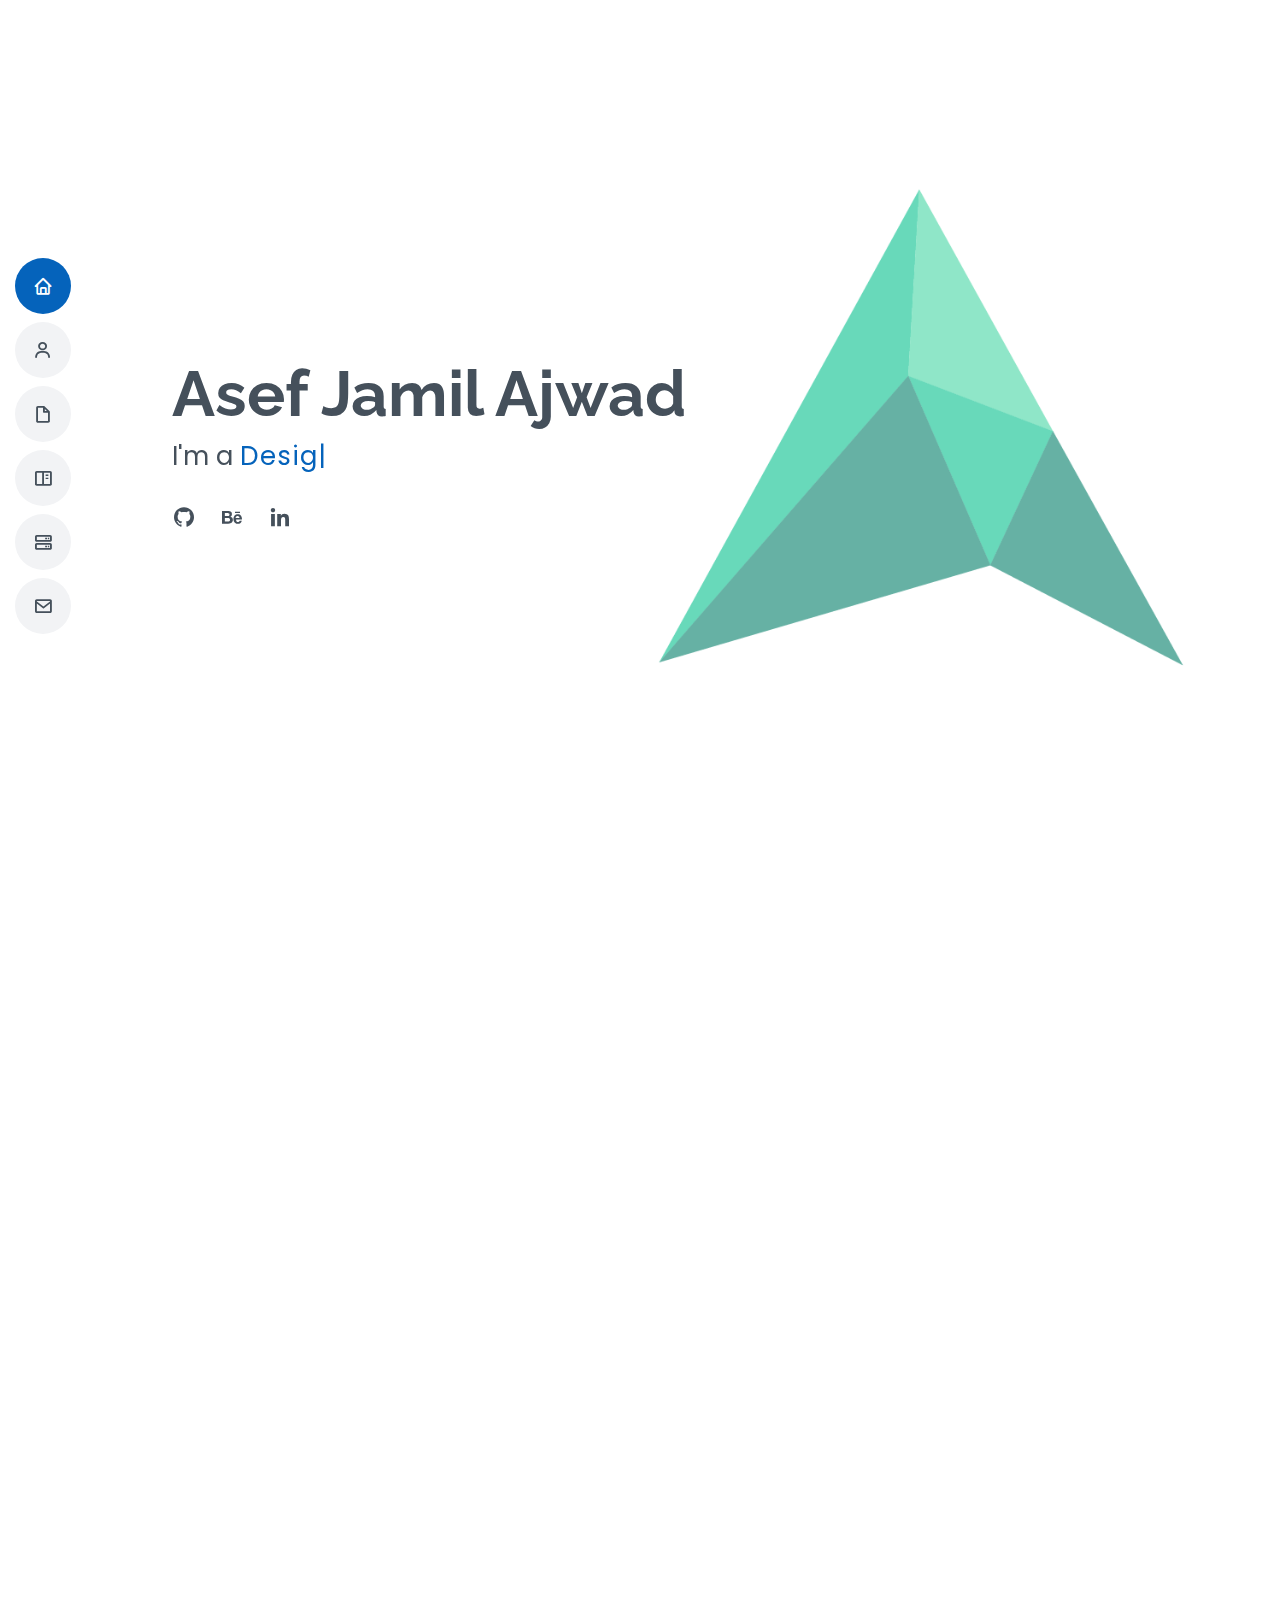
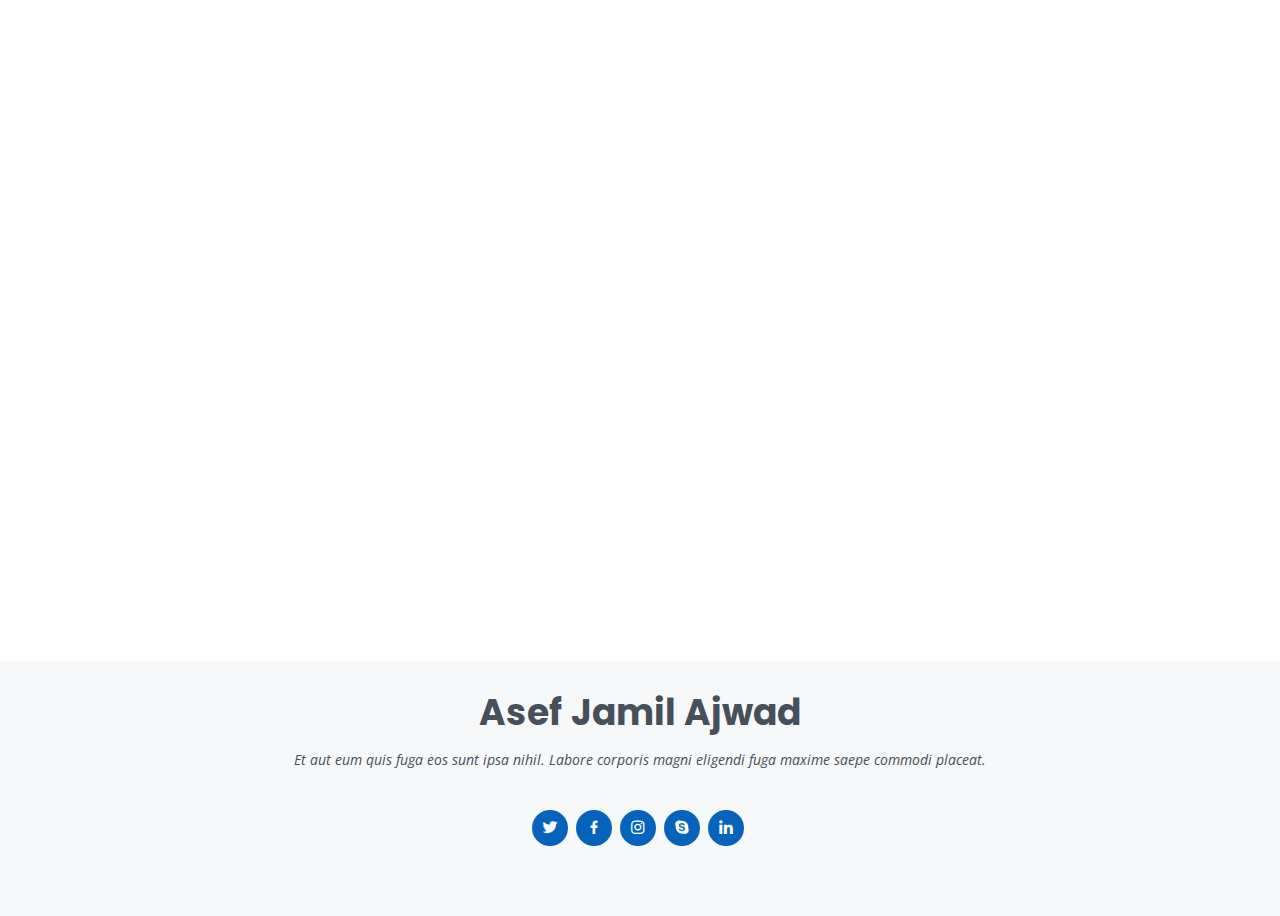
==== index.html @ 1400fe7f "Initial commit" ====
<!DOCTYPE html>
<html lang="en">

<head>
  <meta charset="utf-8">
  <meta content="width=device-width, initial-scale=1.0" name="viewport">

  <title>MyResume Bootstrap Template - Index</title>
  <meta content="" name="description">
  <meta content="" name="keywords">

  <!-- Favicons -->
  <link href="assets/img/favicon.png" rel="icon">
  <link href="assets/img/apple-touch-icon.png" rel="apple-touch-icon">

  <!-- Google Fonts -->
  <link href="https://fonts.googleapis.com/css?family=Open+Sans:300,300i,400,400i,600,600i,700,700i|Raleway:300,300i,400,400i,500,500i,600,600i,700,700i|Poppins:300,300i,400,400i,500,500i,600,600i,700,700i" rel="stylesheet">

  <!-- Vendor CSS Files -->
  <link href="assets/vendor/aos/aos.css" rel="stylesheet">
  <link href="assets/vendor/bootstrap/css/bootstrap.min.css" rel="stylesheet">
  <link href="assets/vendor/bootstrap-icons/bootstrap-icons.css" rel="stylesheet">
  <link href="assets/vendor/boxicons/css/boxicons.min.css" rel="stylesheet">
  <link href="assets/vendor/glightbox/css/glightbox.min.css" rel="stylesheet">
  <link href="assets/vendor/swiper/swiper-bundle.min.css" rel="stylesheet">

  <!-- Template Main CSS File -->
  <link href="assets/css/style.css" rel="stylesheet">
</head>

<body>

  <!-- ======= Mobile nav toggle button ======= -->
  <!-- <button type="button" class="mobile-nav-toggle d-xl-none"><i class="bi bi-list mobile-nav-toggle"></i></button> -->
  <i class="bi bi-list mobile-nav-toggle d-lg-none"></i>
  <!-- ======= Header ======= -->
  <header id="header" class="d-flex flex-column justify-content-center">

    <nav id="navbar" class="navbar nav-menu">
      <ul>
        <li><a href="#hero" class="nav-link scrollto active"><i class="bx bx-home"></i> <span>Home</span></a></li>
        <li><a href="#about" class="nav-link scrollto"><i class="bx bx-user"></i> <span>About</span></a></li>
        <li><a href="#resume" class="nav-link scrollto"><i class="bx bx-file-blank"></i> <span>Resume</span></a></li>
        <li><a href="#portfolio" class="nav-link scrollto"><i class="bx bx-book-content"></i> <span>Portfolio</span></a></li>
        <li><a href="#services" class="nav-link scrollto"><i class="bx bx-server"></i> <span>Services</span></a></li>
        <li><a href="#contact" class="nav-link scrollto"><i class="bx bx-envelope"></i> <span>Contact</span></a></li>
      </ul>
    </nav><!-- .nav-menu -->

  </header><!-- End Header -->

  <!-- ======= Hero Section ======= -->
  <section id="hero" class="d-flex flex-column justify-content-center">
    <div class="container" data-aos="zoom-in" data-aos-delay="100">
      <h1>Asef Jamil Ajwad</h1>
      <p>I'm a <span class="typed" data-typed-items="Designer, Developer"></span></p>
      <div class="social-links">
        <a href="#" class="twitter"><i class="bx bxl-github"></i></a>
        <a href="#" class="facebook"><i class="bx bxl-behance"></i></a>
        <a href="#" class="linkedin"><i class="bx bxl-linkedin"></i></a>
      </div>
    </div>
  </section><!-- End Hero -->

  <main id="main">

    <!-- ======= About Section ======= -->
    <section id="about" class="about">
      <div class="container" data-aos="fade-up">

        <div class="section-title">
          <h2>About</h2>
          <p>Magnam dolores commodi suscipit. Necessitatibus eius consequatur ex aliquid fuga eum quidem. Sit sint consectetur velit. Quisquam quos quisquam cupiditate. Et nemo qui impedit suscipit alias ea. Quia fugiat sit in iste officiis commodi quidem hic quas.</p>
        </div>

        <div class="row">
          <div class="col-lg-4">
            <img src="assets/img/profile-img.png" class="img-fluid" alt="">
          </div>
          <div class="col-lg-8 pt-4 pt-lg-0 content">
            <h3>UI/UX Designer &amp; Web Developer.</h3>
            <p class="fst-italic">
              Lorem ipsum dolor sit amet, consectetur adipiscing elit, sed do eiusmod tempor incididunt ut labore et dolore
              magna aliqua.
            </p>
            <div class="row">
              <div class="col-lg-6">
                <ul>
                  <li><i class="bi bi-chevron-right"></i> <strong>Birthday:</strong> <span>1 May 1995</span></li>
                  <li><i class="bi bi-chevron-right"></i> <strong>Website:</strong> <span>www.example.com</span></li>
                  <li><i class="bi bi-chevron-right"></i> <strong>Phone:</strong> <span>+123 456 7890</span></li>
                  <li><i class="bi bi-chevron-right"></i> <strong>City:</strong> <span>New York, USA</span></li>
                </ul>
              </div>
              <div class="col-lg-6">
                <ul>
                  <li><i class="bi bi-chevron-right"></i> <strong>Age:</strong> <span>30</span></li>
                  <li><i class="bi bi-chevron-right"></i> <strong>Degree:</strong> <span>Master</span></li>
                  <li><i class="bi bi-chevron-right"></i> <strong>PhEmailone:</strong> <span>email@example.com</span></li>
                  <li><i class="bi bi-chevron-right"></i> <strong>Freelance:</strong> <span>Available</span></li>
                </ul>
              </div>
            </div>
            <p>
              Officiis eligendi itaque labore et dolorum mollitia officiis optio vero. Quisquam sunt adipisci omnis et ut. Nulla accusantium dolor incidunt officia tempore. Et eius omnis.
              Cupiditate ut dicta maxime officiis quidem quia. Sed et consectetur qui quia repellendus itaque neque. Aliquid amet quidem ut quaerat cupiditate. Ab et eum qui repellendus omnis culpa magni laudantium dolores.
            </p>
          </div>
        </div>

      </div>
    </section><!-- End About Section -->

    <!-- ======= Facts Section ======= -->
    <section id="facts" class="facts">
      <div class="container" data-aos="fade-up">

        <div class="section-title">
          <h2>Facts</h2>
          <p>Magnam dolores commodi suscipit. Necessitatibus eius consequatur ex aliquid fuga eum quidem. Sit sint consectetur velit. Quisquam quos quisquam cupiditate. Et nemo qui impedit suscipit alias ea. Quia fugiat sit in iste officiis commodi quidem hic quas.</p>
        </div>

        <div class="row">

          <div class="col-lg-3 col-md-6">
            <div class="count-box">
              <i class="bi bi-emoji-smile"></i>
              <span data-purecounter-start="0" data-purecounter-end="232" data-purecounter-duration="1" class="purecounter"></span>
              <p>Happy Clients</p>
            </div>
          </div>

          <div class="col-lg-3 col-md-6 mt-5 mt-md-0">
            <div class="count-box">
              <i class="bi bi-journal-richtext"></i>
              <span data-purecounter-start="0" data-purecounter-end="521" data-purecounter-duration="1" class="purecounter"></span>
              <p>Projects</p>
            </div>
          </div>

          <div class="col-lg-3 col-md-6 mt-5 mt-lg-0">
            <div class="count-box">
              <i class="bi bi-headset"></i>
              <span data-purecounter-start="0" data-purecounter-end="1463" data-purecounter-duration="1" class="purecounter"></span>
              <p>Hours Of Support</p>
            </div>
          </div>

          <div class="col-lg-3 col-md-6 mt-5 mt-lg-0">
            <div class="count-box">
              <i class="bi bi-award"></i>
              <span data-purecounter-start="0" data-purecounter-end="25" data-purecounter-duration="1" class="purecounter"></span>
              <p>Awards</p>
            </div>
          </div>

        </div>

      </div>
    </section><!-- End Facts Section -->

    <!-- ======= Skills Section ======= -->
    <section id="skills" class="skills section-bg">
      <div class="container" data-aos="fade-up">

        <div class="section-title">
          <h2>Skills</h2>
          <p>Magnam dolores commodi suscipit. Necessitatibus eius consequatur ex aliquid fuga eum quidem. Sit sint consectetur velit. Quisquam quos quisquam cupiditate. Et nemo qui impedit suscipit alias ea. Quia fugiat sit in iste officiis commodi quidem hic quas.</p>
        </div>

        <div class="row skills-content">

          <div class="col-lg-6">

            <div class="progress">
              <span class="skill">HTML <i class="val">100%</i></span>
              <div class="progress-bar-wrap">
                <div class="progress-bar" role="progressbar" aria-valuenow="100" aria-valuemin="0" aria-valuemax="100"></div>
              </div>
            </div>

            <div class="progress">
              <span class="skill">CSS <i class="val">90%</i></span>
              <div class="progress-bar-wrap">
                <div class="progress-bar" role="progressbar" aria-valuenow="90" aria-valuemin="0" aria-valuemax="100"></div>
              </div>
            </div>

            <div class="progress">
              <span class="skill">JavaScript <i class="val">75%</i></span>
              <div class="progress-bar-wrap">
                <div class="progress-bar" role="progressbar" aria-valuenow="75" aria-valuemin="0" aria-valuemax="100"></div>
              </div>
            </div>

          </div>

          <div class="col-lg-6">

            <div class="progress">
              <span class="skill">PHP <i class="val">80%</i></span>
              <div class="progress-bar-wrap">
                <div class="progress-bar" role="progressbar" aria-valuenow="80" aria-valuemin="0" aria-valuemax="100"></div>
              </div>
            </div>

            <div class="progress">
              <span class="skill">WordPress/CMS <i class="val">90%</i></span>
              <div class="progress-bar-wrap">
                <div class="progress-bar" role="progressbar" aria-valuenow="90" aria-valuemin="0" aria-valuemax="100"></div>
              </div>
            </div>

            <div class="progress">
              <span class="skill">Photoshop <i class="val">55%</i></span>
              <div class="progress-bar-wrap">
                <div class="progress-bar" role="progressbar" aria-valuenow="55" aria-valuemin="0" aria-valuemax="100"></div>
              </div>
            </div>

          </div>

        </div>

      </div>
    </section><!-- End Skills Section -->

    <!-- ======= Resume Section ======= -->
    <section id="resume" class="resume">
      <div class="container" data-aos="fade-up">

        <div class="section-title">
          <h2>Resume</h2>
          <p>Magnam dolores commodi suscipit. Necessitatibus eius consequatur ex aliquid fuga eum quidem. Sit sint consectetur velit. Quisquam quos quisquam cupiditate. Et nemo qui impedit suscipit alias ea. Quia fugiat sit in iste officiis commodi quidem hic quas.</p>
        </div>

        <div class="row">
          <div class="col-lg-6">
            <h3 class="resume-title">Sumary</h3>
            <div class="resume-item pb-0">
              <h4>Brandon Johnson</h4>
              <p><em>Innovative and deadline-driven Graphic Designer with 3+ years of experience designing and developing user-centered digital/print marketing material from initial concept to final, polished deliverable.</em></p>
              <ul>
                <li>Portland par 127,Orlando, FL</li>
                <li>(123) 456-7891</li>
                <li>alice.barkley@example.com</li>
              </ul>
            </div>

            <h3 class="resume-title">Education</h3>
            <div class="resume-item">
              <h4>Master of Fine Arts &amp; Graphic Design</h4>
              <h5>2015 - 2016</h5>
              <p><em>Rochester Institute of Technology, Rochester, NY</em></p>
              <p>Qui deserunt veniam. Et sed aliquam labore tempore sed quisquam iusto autem sit. Ea vero voluptatum qui ut dignissimos deleniti nerada porti sand markend</p>
            </div>
            <div class="resume-item">
              <h4>Bachelor of Fine Arts &amp; Graphic Design</h4>
              <h5>2010 - 2014</h5>
              <p><em>Rochester Institute of Technology, Rochester, NY</em></p>
              <p>Quia nobis sequi est occaecati aut. Repudiandae et iusto quae reiciendis et quis Eius vel ratione eius unde vitae rerum voluptates asperiores voluptatem Earum molestiae consequatur neque etlon sader mart dila</p>
            </div>
          </div>
          <div class="col-lg-6">
            <h3 class="resume-title">Professional Experience</h3>
            <div class="resume-item">
              <h4>Senior graphic design specialist</h4>
              <h5>2019 - Present</h5>
              <p><em>Experion, New York, NY </em></p>
              <ul>
                <li>Lead in the design, development, and implementation of the graphic, layout, and production communication materials</li>
                <li>Delegate tasks to the 7 members of the design team and provide counsel on all aspects of the project. </li>
                <li>Supervise the assessment of all graphic materials in order to ensure quality and accuracy of the design</li>
                <li>Oversee the efficient use of production project budgets ranging from $2,000 - $25,000</li>
              </ul>
            </div>
            <div class="resume-item">
              <h4>Graphic design specialist</h4>
              <h5>2017 - 2018</h5>
              <p><em>Stepping Stone Advertising, New York, NY</em></p>
              <ul>
                <li>Developed numerous marketing programs (logos, brochures,infographics, presentations, and advertisements).</li>
                <li>Managed up to 5 projects or tasks at a given time while under pressure</li>
                <li>Recommended and consulted with clients on the most appropriate graphic design</li>
                <li>Created 4+ design presentations and proposals a month for clients and account managers</li>
              </ul>
            </div>
          </div>
        </div>

      </div>
    </section><!-- End Resume Section -->

    <!-- ======= Portfolio Section ======= -->
    <section id="portfolio" class="portfolio section-bg">
      <div class="container" data-aos="fade-up">

        <div class="section-title">
          <h2>Portfolio</h2>
          <p>Magnam dolores commodi suscipit. Necessitatibus eius consequatur ex aliquid fuga eum quidem. Sit sint consectetur velit. Quisquam quos quisquam cupiditate. Et nemo qui impedit suscipit alias ea. Quia fugiat sit in iste officiis commodi quidem hic quas.</p>
        </div>

        <div class="row">
          <div class="col-lg-12 d-flex justify-content-center" data-aos="fade-up" data-aos-delay="100">
            <ul id="portfolio-flters">
              <li data-filter="*" class="filter-active">All</li>
              <li data-filter=".filter-app">App</li>
              <li data-filter=".filter-card">Card</li>
              <li data-filter=".filter-web">Web</li>
            </ul>
          </div>
        </div>

        <div class="row portfolio-container" data-aos="fade-up" data-aos-delay="200">

          <div class="col-lg-4 col-md-6 portfolio-item filter-app">
            <div class="portfolio-wrap">
              <img src="assets/img/portfolio/portfolio-1.jpg" class="img-fluid" alt="">
              <div class="portfolio-info">
                <h4>App 1</h4>
                <p>App</p>
                <div class="portfolio-links">
                  <a href="assets/img/portfolio/portfolio-1.jpg" data-gallery="portfolioGallery" class="portfolio-lightbox" title="App 1"><i class="bx bx-plus"></i></a>
                  <a href="portfolio-details.html" class="portfolio-details-lightbox" data-glightbox="type: external" title="Portfolio Details"><i class="bx bx-link"></i></a>
                </div>
              </div>
            </div>
          </div>

          <div class="col-lg-4 col-md-6 portfolio-item filter-web">
            <div class="portfolio-wrap">
              <img src="assets/img/portfolio/portfolio-2.jpg" class="img-fluid" alt="">
              <div class="portfolio-info">
                <h4>Web 3</h4>
                <p>Web</p>
                <div class="portfolio-links">
                  <a href="assets/img/portfolio/portfolio-2.jpg" data-gallery="portfolioGallery" class="portfolio-lightbox" title="Web 3"><i class="bx bx-plus"></i></a>
                  <a href="portfolio-details.html" class="portfolio-details-lightbox" data-glightbox="type: external" title="Portfolio Details"><i class="bx bx-link"></i></a>
                </div>
              </div>
            </div>
          </div>

          <div class="col-lg-4 col-md-6 portfolio-item filter-app">
            <div class="portfolio-wrap">
              <img src="assets/img/portfolio/portfolio-3.jpg" class="img-fluid" alt="">
              <div class="portfolio-info">
                <h4>App 2</h4>
                <p>App</p>
                <div class="portfolio-links">
                  <a href="assets/img/portfolio/portfolio-3.jpg" data-gallery="portfolioGallery" class="portfolio-lightbox" title="App 2"><i class="bx bx-plus"></i></a>
                  <a href="portfolio-details.html" class="portfolio-details-lightbox" data-glightbox="type: external" title="Portfolio Details"><i class="bx bx-link"></i></a>
                </div>
              </div>
            </div>
          </div>

          <div class="col-lg-4 col-md-6 portfolio-item filter-card">
            <div class="portfolio-wrap">
              <img src="assets/img/portfolio/portfolio-4.jpg" class="img-fluid" alt="">
              <div class="portfolio-info">
                <h4>Card 2</h4>
                <p>Card</p>
                <div class="portfolio-links">
                  <a href="assets/img/portfolio/portfolio-4.jpg" data-gallery="portfolioGallery" class="portfolio-lightbox" title="Card 2"><i class="bx bx-plus"></i></a>
                  <a href="portfolio-details.html" class="portfolio-details-lightbox" data-glightbox="type: external" title="Portfolio Details"><i class="bx bx-link"></i></a>
                </div>
              </div>
            </div>
          </div>

          <div class="col-lg-4 col-md-6 portfolio-item filter-web">
            <div class="portfolio-wrap">
              <img src="assets/img/portfolio/portfolio-5.jpg" class="img-fluid" alt="">
              <div class="portfolio-info">
                <h4>Web 2</h4>
                <p>Web</p>
                <div class="portfolio-links">
                  <a href="assets/img/portfolio/portfolio-5.jpg" data-gallery="portfolioGallery" class="portfolio-lightbox" title="Web 2"><i class="bx bx-plus"></i></a>
                  <a href="portfolio-details.html" class="portfolio-details-lightbox" data-glightbox="type: external" title="Portfolio Details"><i class="bx bx-link"></i></a>
                </div>
              </div>
            </div>
          </div>

          <div class="col-lg-4 col-md-6 portfolio-item filter-app">
            <div class="portfolio-wrap">
              <img src="assets/img/portfolio/portfolio-6.jpg" class="img-fluid" alt="">
              <div class="portfolio-info">
                <h4>App 3</h4>
                <p>App</p>
                <div class="portfolio-links">
                  <a href="assets/img/portfolio/portfolio-6.jpg" data-gallery="portfolioGallery" class="portfolio-lightbox" title="App 3"><i class="bx bx-plus"></i></a>
                  <a href="portfolio-details.html" class="portfolio-details-lightbox" data-glightbox="type: external" title="Portfolio Details"><i class="bx bx-link"></i></a>
                </div>
              </div>
            </div>
          </div>

          <div class="col-lg-4 col-md-6 portfolio-item filter-card">
            <div class="portfolio-wrap">
              <img src="assets/img/portfolio/portfolio-7.jpg" class="img-fluid" alt="">
              <div class="portfolio-info">
                <h4>Card 1</h4>
                <p>Card</p>
                <div class="portfolio-links">
                  <a href="assets/img/portfolio/portfolio-7.jpg" data-gallery="portfolioGallery" class="portfolio-lightbox" title="Card 1"><i class="bx bx-plus"></i></a>
                  <a href="portfolio-details.html" class="portfolio-details-lightbox" data-glightbox="type: external" title="Portfolio Details"><i class="bx bx-link"></i></a>
                </div>
              </div>
            </div>
          </div>

          <div class="col-lg-4 col-md-6 portfolio-item filter-card">
            <div class="portfolio-wrap">
              <img src="assets/img/portfolio/portfolio-8.jpg" class="img-fluid" alt="">
              <div class="portfolio-info">
                <h4>Card 3</h4>
                <p>Card</p>
                <div class="portfolio-links">
                  <a href="assets/img/portfolio/portfolio-8.jpg" data-gallery="portfolioGallery" class="portfolio-lightbox" title="Card 3"><i class="bx bx-plus"></i></a>
                  <a href="portfolio-details.html" class="portfolio-details-lightbox" data-glightbox="type: external" title="Portfolio Details"><i class="bx bx-link"></i></a>
                </div>
              </div>
            </div>
          </div>

          <div class="col-lg-4 col-md-6 portfolio-item filter-web">
            <div class="portfolio-wrap">
              <img src="assets/img/portfolio/portfolio-9.jpg" class="img-fluid" alt="">
              <div class="portfolio-info">
                <h4>Web 3</h4>
                <p>Web</p>
                <div class="portfolio-links">
                  <a href="assets/img/portfolio/portfolio-9.jpg" data-gallery="portfolioGallery" class="portfolio-lightbox" title="Web 3"><i class="bx bx-plus"></i></a>
                  <a href="portfolio-details.html" class="portfolio-details-lightbox" data-glightbox="type: external" title="Portfolio Details"><i class="bx bx-link"></i></a>
                </div>
              </div>
            </div>
          </div>

        </div>

      </div>
    </section><!-- End Portfolio Section -->

    <!-- ======= Services Section ======= -->
    <section id="services" class="services">
      <div class="container" data-aos="fade-up">

        <div class="section-title">
          <h2>Services</h2>
          <p>Magnam dolores commodi suscipit. Necessitatibus eius consequatur ex aliquid fuga eum quidem. Sit sint consectetur velit. Quisquam quos quisquam cupiditate. Et nemo qui impedit suscipit alias ea. Quia fugiat sit in iste officiis commodi quidem hic quas.</p>
        </div>

        <div class="row">

          <div class="col-lg-4 col-md-6 d-flex align-items-stretch" data-aos="zoom-in" data-aos-delay="100">
            <div class="icon-box iconbox-blue">
              <div class="icon">
                <svg width="100" height="100" viewBox="0 0 600 600" xmlns="http://www.w3.org/2000/svg">
                  <path stroke="none" stroke-width="0" fill="#f5f5f5" d="M300,521.0016835830174C376.1290562159157,517.8887921683347,466.0731472004068,529.7835943286574,510.70327084640275,468.03025145048787C554.3714126377745,407.6079735673963,508.03601936045806,328.9844924480964,491.2728898941984,256.3432110539036C474.5976632858925,184.082847569629,479.9380746630129,96.60480741107993,416.23090153303,58.64404602377083C348.86323505073057,18.502131276798302,261.93793281208167,40.57373210992963,193.5410806939664,78.93577620505333C130.42746243093433,114.334589627462,98.30271207620316,179.96522072025542,76.75703585869454,249.04625023123273C51.97151888228291,328.5150500222984,13.704378332031375,421.85034740162234,66.52175969318436,486.19268352777647C119.04800174914682,550.1803526380478,217.28368757567262,524.383925680826,300,521.0016835830174"></path>
                </svg>
                <i class="bx bxl-dribbble"></i>
              </div>
              <h4><a href="">Lorem Ipsum</a></h4>
              <p>Voluptatum deleniti atque corrupti quos dolores et quas molestias excepturi</p>
            </div>
          </div>

          <div class="col-lg-4 col-md-6 d-flex align-items-stretch mt-4 mt-md-0" data-aos="zoom-in" data-aos-delay="200">
            <div class="icon-box iconbox-orange ">
              <div class="icon">
                <svg width="100" height="100" viewBox="0 0 600 600" xmlns="http://www.w3.org/2000/svg">
                  <path stroke="none" stroke-width="0" fill="#f5f5f5" d="M300,582.0697525312426C382.5290701553225,586.8405444964366,449.9789794690241,525.3245884688669,502.5850820975895,461.55621195738473C556.606425686781,396.0723002908107,615.8543463187945,314.28637112970534,586.6730223649479,234.56875336149918C558.9533121215079,158.8439757836574,454.9685369536778,164.00468322053177,381.49747125262974,130.76875717737553C312.15926192815925,99.40240125094834,248.97055460311594,18.661163978235184,179.8680185752513,50.54337015887873C110.5421016452524,82.52863877960104,119.82277516462835,180.83849132639028,109.12597500060166,256.43424936330496C100.08760227029461,320.3096726198365,92.17705696193138,384.0621239912766,124.79988738764834,439.7174275375508C164.83382741302287,508.01625554203684,220.96474134820875,577.5009287672846,300,582.0697525312426"></path>
                </svg>
                <i class="bx bx-file"></i>
              </div>
              <h4><a href="">Sed Perspiciatis</a></h4>
              <p>Duis aute irure dolor in reprehenderit in voluptate velit esse cillum dolore</p>
            </div>
          </div>

          <div class="col-lg-4 col-md-6 d-flex align-items-stretch mt-4 mt-lg-0" data-aos="zoom-in" data-aos-delay="300">
            <div class="icon-box iconbox-pink">
              <div class="icon">
                <svg width="100" height="100" viewBox="0 0 600 600" xmlns="http://www.w3.org/2000/svg">
                  <path stroke="none" stroke-width="0" fill="#f5f5f5" d="M300,541.5067337569781C382.14930387511276,545.0595476570109,479.8736841581634,548.3450877840088,526.4010558755058,480.5488172755941C571.5218469581645,414.80211281144784,517.5187510058486,332.0715597781072,496.52539010469104,255.14436215662573C477.37192572678356,184.95920475031193,473.57363656557914,105.61284051026155,413.0603344069578,65.22779650032875C343.27470386102294,18.654635553484475,251.2091493199835,5.337323636656869,175.0934190732945,40.62881213300186C97.87086631185822,76.43348514350839,51.98124368387456,156.15599469081315,36.44837278890362,239.84606092416172C21.716077023791087,319.22268207091537,43.775223500013084,401.1760424656574,96.891909868211,461.97329694683043C147.22146801428983,519.5804099606455,223.5754009179313,538.201503339737,300,541.5067337569781"></path>
                </svg>
                <i class="bx bx-tachometer"></i>
              </div>
              <h4><a href="">Magni Dolores</a></h4>
              <p>Excepteur sint occaecat cupidatat non proident, sunt in culpa qui officia</p>
            </div>
          </div>

          <div class="col-lg-4 col-md-6 d-flex align-items-stretch mt-4" data-aos="zoom-in" data-aos-delay="100">
            <div class="icon-box iconbox-yellow">
              <div class="icon">
                <svg width="100" height="100" viewBox="0 0 600 600" xmlns="http://www.w3.org/2000/svg">
                  <path stroke="none" stroke-width="0" fill="#f5f5f5" d="M300,503.46388370962813C374.79870501325706,506.71871716319447,464.8034551963731,527.1746412648533,510.4981551193396,467.86667711651364C555.9287308511215,408.9015244558933,512.6030010748507,327.5744911775523,490.211057578863,256.5855673507754C471.097692560561,195.9906835881958,447.69079081568157,138.11976852964426,395.19560036434837,102.3242989838813C329.3053358748298,57.3949838291264,248.02791733380457,8.279543830951368,175.87071277845988,42.242879143198664C103.41431057327972,76.34704239035025,93.79494320519305,170.9812938413882,81.28167332365135,250.07896920659033C70.17666984294237,320.27484674793965,64.84698225790005,396.69656628748305,111.28512138212992,450.4950937839243C156.20124167950087,502.5303643271138,231.32542653798444,500.4755392045468,300,503.46388370962813"></path>
                </svg>
                <i class="bx bx-layer"></i>
              </div>
              <h4><a href="">Nemo Enim</a></h4>
              <p>At vero eos et accusamus et iusto odio dignissimos ducimus qui blanditiis</p>
            </div>
          </div>

          <div class="col-lg-4 col-md-6 d-flex align-items-stretch mt-4" data-aos="zoom-in" data-aos-delay="200">
            <div class="icon-box iconbox-red">
              <div class="icon">
                <svg width="100" height="100" viewBox="0 0 600 600" xmlns="http://www.w3.org/2000/svg">
                  <path stroke="none" stroke-width="0" fill="#f5f5f5" d="M300,532.3542879108572C369.38199826031484,532.3153073249985,429.10787420159085,491.63046689027357,474.5244479745417,439.17860296908856C522.8885846962883,383.3225815378663,569.1668002868075,314.3205725914397,550.7432151929288,242.7694973846089C532.6665558377875,172.5657663291529,456.2379748765914,142.6223662098291,390.3689995646985,112.34683881706744C326.66090330228417,83.06452184765237,258.84405631176094,53.51806209861945,193.32584062364296,78.48882559362697C121.61183558270385,105.82097193414197,62.805066853699245,167.19869350419734,48.57481801355237,242.6138429142374C34.843463184063346,315.3850353017275,76.69343916112496,383.4422959591041,125.22947124332185,439.3748458443577C170.7312796277747,491.8107796887764,230.57421082200815,532.3932930995766,300,532.3542879108572"></path>
                </svg>
                <i class="bx bx-slideshow"></i>
              </div>
              <h4><a href="">Dele Cardo</a></h4>
              <p>Quis consequatur saepe eligendi voluptatem consequatur dolor consequuntur</p>
            </div>
          </div>

          <div class="col-lg-4 col-md-6 d-flex align-items-stretch mt-4" data-aos="zoom-in" data-aos-delay="300">
            <div class="icon-box iconbox-teal">
              <div class="icon">
                <svg width="100" height="100" viewBox="0 0 600 600" xmlns="http://www.w3.org/2000/svg">
                  <path stroke="none" stroke-width="0" fill="#f5f5f5" d="M300,566.797414625762C385.7384707136149,576.1784315230908,478.7894351017131,552.8928747891023,531.9192734346935,484.94944893311C584.6109503024035,417.5663521118492,582.489472248146,322.67544863468447,553.9536738515405,242.03673114598146C529.1557734026468,171.96086150256528,465.24506316201064,127.66468636344209,395.9583748389544,100.7403814666027C334.2173773831606,76.7482773500951,269.4350130405921,84.62216499799875,207.1952322260088,107.2889140133804C132.92018162631612,134.33871894543012,41.79353780512637,160.00259165414826,22.644507872594943,236.69541883565114C3.319112789854554,314.0945973066697,72.72355303640163,379.243833228382,124.04198916343866,440.3218312028393C172.9286146004772,498.5055451809895,224.45579914871206,558.5317968840102,300,566.797414625762"></path>
                </svg>
                <i class="bx bx-arch"></i>
              </div>
              <h4><a href="">Divera Don</a></h4>
              <p>Modi nostrum vel laborum. Porro fugit error sit minus sapiente sit aspernatur</p>
            </div>
          </div>

        </div>

      </div>
    </section><!-- End Services Section -->

    <!-- ======= Testimonials Section ======= -->
    <section id="testimonials" class="testimonials section-bg">
      <div class="container" data-aos="fade-up">

        <div class="section-title">
          <h2>Testimonials</h2>
        </div>

        <div class="testimonials-slider swiper" data-aos="fade-up" data-aos-delay="100">
          <div class="swiper-wrapper">

            <div class="swiper-slide">
              <div class="testimonial-item">
                <img src="assets/img/testimonials/testimonials-1.jpg" class="testimonial-img" alt="">
                <h3>Saul Goodman</h3>
                <h4>Ceo &amp; Founder</h4>
                <p>
                  <i class="bx bxs-quote-alt-left quote-icon-left"></i>
                  Proin iaculis purus consequat sem cure digni ssim donec porttitora entum suscipit rhoncus. Accusantium quam, ultricies eget id, aliquam eget nibh et. Maecen aliquam, risus at semper.
                  <i class="bx bxs-quote-alt-right quote-icon-right"></i>
                </p>
              </div>
            </div><!-- End testimonial item -->

            <div class="swiper-slide">
              <div class="testimonial-item">
                <img src="assets/img/testimonials/testimonials-2.jpg" class="testimonial-img" alt="">
                <h3>Sara Wilsson</h3>
                <h4>Designer</h4>
                <p>
                  <i class="bx bxs-quote-alt-left quote-icon-left"></i>
                  Export tempor illum tamen malis malis eram quae irure esse labore quem cillum quid cillum eram malis quorum velit fore eram velit sunt aliqua noster fugiat irure amet legam anim culpa.
                  <i class="bx bxs-quote-alt-right quote-icon-right"></i>
                </p>
              </div>
            </div><!-- End testimonial item -->

            <div class="swiper-slide">
              <div class="testimonial-item">
                <img src="assets/img/testimonials/testimonials-3.jpg" class="testimonial-img" alt="">
                <h3>Jena Karlis</h3>
                <h4>Store Owner</h4>
                <p>
                  <i class="bx bxs-quote-alt-left quote-icon-left"></i>
                  Enim nisi quem export duis labore cillum quae magna enim sint quorum nulla quem veniam duis minim tempor labore quem eram duis noster aute amet eram fore quis sint minim.
                  <i class="bx bxs-quote-alt-right quote-icon-right"></i>
                </p>
              </div>
            </div><!-- End testimonial item -->

            <div class="swiper-slide">
              <div class="testimonial-item">
                <img src="assets/img/testimonials/testimonials-4.jpg" class="testimonial-img" alt="">
                <h3>Matt Brandon</h3>
                <h4>Freelancer</h4>
                <p>
                  <i class="bx bxs-quote-alt-left quote-icon-left"></i>
                  Fugiat enim eram quae cillum dolore dolor amet nulla culpa multos export minim fugiat minim velit minim dolor enim duis veniam ipsum anim magna sunt elit fore quem dolore labore illum veniam.
                  <i class="bx bxs-quote-alt-right quote-icon-right"></i>
                </p>
              </div>
            </div><!-- End testimonial item -->

            <div class="swiper-slide">
              <div class="testimonial-item">
                <img src="assets/img/testimonials/testimonials-5.jpg" class="testimonial-img" alt="">
                <h3>John Larson</h3>
                <h4>Entrepreneur</h4>
                <p>
                  <i class="bx bxs-quote-alt-left quote-icon-left"></i>
                  Quis quorum aliqua sint quem legam fore sunt eram irure aliqua veniam tempor noster veniam enim culpa labore duis sunt culpa nulla illum cillum fugiat legam esse veniam culpa fore nisi cillum quid.
                  <i class="bx bxs-quote-alt-right quote-icon-right"></i>
                </p>
              </div>
            </div><!-- End testimonial item -->

          </div>
          <div class="swiper-pagination"></div>
        </div>

      </div>
    </section><!-- End Testimonials Section -->

    <!-- ======= Contact Section ======= -->
    <section id="contact" class="contact">
      <div class="container" data-aos="fade-up">

        <div class="section-title">
          <h2>Contact</h2>
        </div>

        <div class="row mt-1">

          <div class="col-lg-4">
            <div class="info">
              <div class="address">
                <i class="bi bi-geo-alt"></i>
                <h4>Location:</h4>
                <p>A108 Adam Street, New York, NY 535022</p>
              </div>

              <div class="email">
                <i class="bi bi-envelope"></i>
                <h4>Email:</h4>
                <p>info@example.com</p>
              </div>

              <div class="phone">
                <i class="bi bi-phone"></i>
                <h4>Call:</h4>
                <p>+1 5589 55488 55s</p>
              </div>

            </div>

          </div>

          <div class="col-lg-8 mt-5 mt-lg-0">

            <form action="forms/contact.php" method="post" role="form" class="php-email-form">
              <div class="row">
                <div class="col-md-6 form-group">
                  <input type="text" name="name" class="form-control" id="name" placeholder="Your Name" required>
                </div>
                <div class="col-md-6 form-group mt-3 mt-md-0">
                  <input type="email" class="form-control" name="email" id="email" placeholder="Your Email" required>
                </div>
              </div>
              <div class="form-group mt-3">
                <input type="text" class="form-control" name="subject" id="subject" placeholder="Subject" required>
              </div>
              <div class="form-group mt-3">
                <textarea class="form-control" name="message" rows="5" placeholder="Message" required></textarea>
              </div>
              <div class="my-3">
                <div class="loading">Loading</div>
                <div class="error-message"></div>
                <div class="sent-message">Your message has been sent. Thank you!</div>
              </div>
              <div class="text-center"><button type="submit">Send Message</button></div>
            </form>

          </div>

        </div>

      </div>
    </section><!-- End Contact Section -->

  </main><!-- End #main -->

  <!-- ======= Footer ======= -->
  <footer id="footer">
    <div class="container">
      <h3>Asef Jamil Ajwad</h3>
      <p>Et aut eum quis fuga eos sunt ipsa nihil. Labore corporis magni eligendi fuga maxime saepe commodi placeat.</p>
      <div class="social-links">
        <a href="#" class="twitter"><i class="bx bxl-twitter"></i></a>
        <a href="#" class="facebook"><i class="bx bxl-facebook"></i></a>
        <a href="#" class="instagram"><i class="bx bxl-instagram"></i></a>
        <a href="#" class="google-plus"><i class="bx bxl-skype"></i></a>
        <a href="#" class="linkedin"><i class="bx bxl-linkedin"></i></a>
      </div>
    </div>
  </footer><!-- End Footer -->

  <div id="preloader"></div>
  <a href="#" class="back-to-top d-flex align-items-center justify-content-center"><i class="bi bi-arrow-up-short"></i></a>

  <!-- Vendor JS Files -->
  <script src="assets/vendor/purecounter/purecounter_vanilla.js"></script>
  <script src="assets/vendor/aos/aos.js"></script>
  <script src="assets/vendor/bootstrap/js/bootstrap.bundle.min.js"></script>
  <script src="assets/vendor/glightbox/js/glightbox.min.js"></script>
  <script src="assets/vendor/isotope-layout/isotope.pkgd.min.js"></script>
  <script src="assets/vendor/swiper/swiper-bundle.min.js"></script>
  <script src="assets/vendor/typed.js/typed.min.js"></script>
  <script src="assets/vendor/waypoints/noframework.waypoints.js"></script>
  <script src="assets/vendor/php-email-form/validate.js"></script>

  <!-- Template Main JS File -->
  <script src="assets/js/main.js"></script>

</body>

</html>
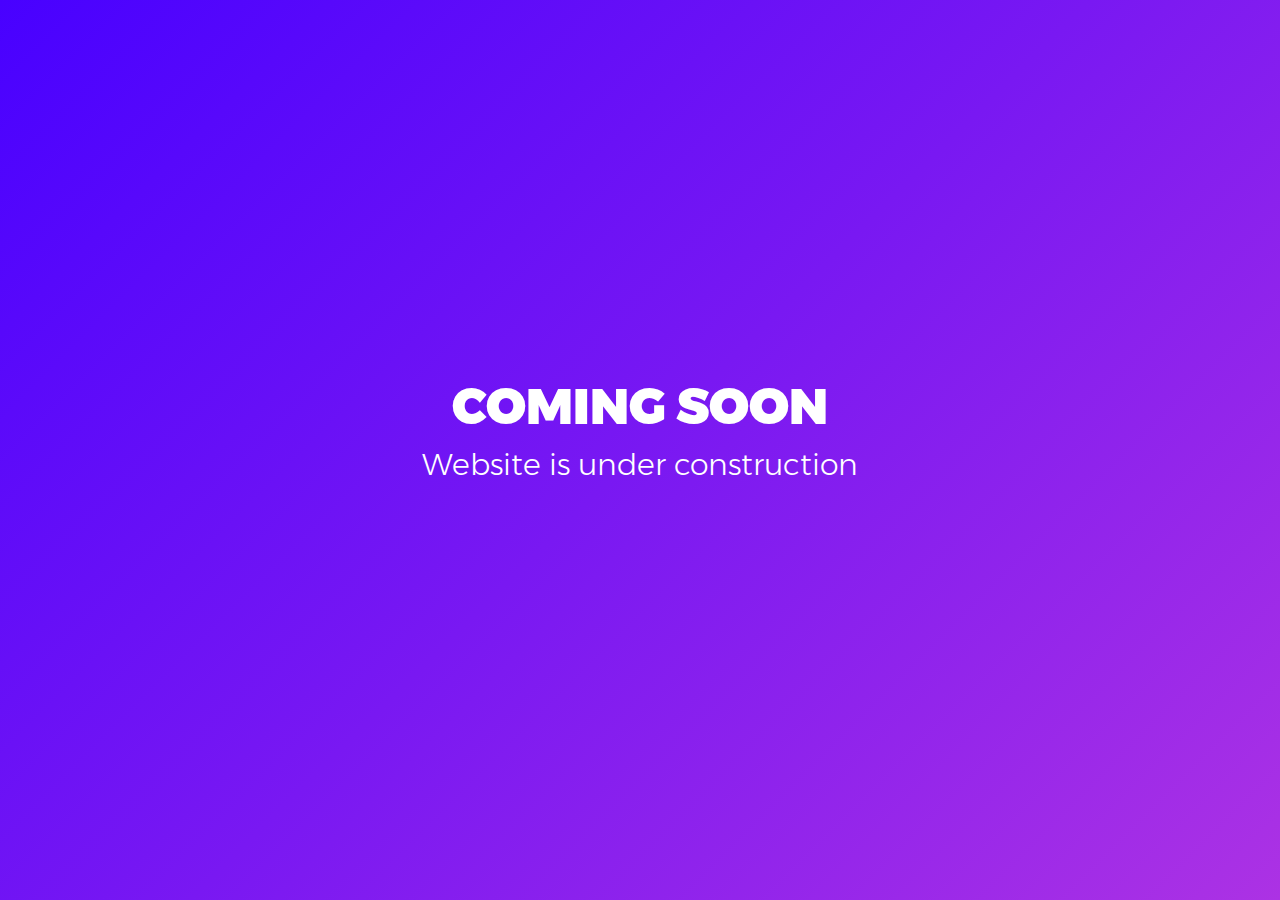
==== commit e4ab4d1a: "Update" ====
--- a/index.html
+++ b/index.html
@@ -1,726 +1,31 @@
 <!DOCTYPE html>
-<html lang="en">
+<html>
+<head>
+    <meta charset="utf-8">
+	<meta name="viewport" content="width=device-width, initial-scale=1, shrink-to-fit=no">
+	<meta name="keywords" content="e.hub, ehub, ehubbd, coaching">
+	<meta name="description" content="e.hub">
+    <meta name="author" content="e.hub">
+    
+    <title>e.hub Server</title>
+    
+    <link rel="icon" href="/Favicon.png" type="image/png" sizes="16x16">
+	<link rel="stylesheet" type="text/css" href="css/util.css">
+	<link rel="stylesheet" type="text/css" href="css/main.css">
+</head>
+<body>
+    <div class="bg-g1 size1 flex-w flex-col-c-sb p-l-15 p-r-15 p-t-55 p-b-35 respon1">
+		<span></span>
+		<div class="flex-col-c p-t-50 p-b-50">
+			<h3 class="l1-txt1 txt-center p-b-10">
+				Coming Soon
+			</h3>
 
-<head>
-  <meta charset="utf-8">
-  <meta content="width=device-width, initial-scale=1.0" name="viewport">
-
-  <title>MyResume Bootstrap Template - Index</title>
-  <meta content="" name="description">
-  <meta content="" name="keywords">
-
-  <!-- Favicons -->
-  <link href="assets/img/favicon.png" rel="icon">
-  <link href="assets/img/apple-touch-icon.png" rel="apple-touch-icon">
-
-  <!-- Google Fonts -->
-  <link href="https://fonts.googleapis.com/css?family=Open+Sans:300,300i,400,400i,600,600i,700,700i|Raleway:300,300i,400,400i,500,500i,600,600i,700,700i|Poppins:300,300i,400,400i,500,500i,600,600i,700,700i" rel="stylesheet">
-
-  <!-- Vendor CSS Files -->
-  <link href="assets/vendor/aos/aos.css" rel="stylesheet">
-  <link href="assets/vendor/bootstrap/css/bootstrap.min.css" rel="stylesheet">
-  <link href="assets/vendor/bootstrap-icons/bootstrap-icons.css" rel="stylesheet">
-  <link href="assets/vendor/boxicons/css/boxicons.min.css" rel="stylesheet">
-  <link href="assets/vendor/glightbox/css/glightbox.min.css" rel="stylesheet">
-  <link href="assets/vendor/swiper/swiper-bundle.min.css" rel="stylesheet">
-
-  <!-- Template Main CSS File -->
-  <link href="assets/css/style.css" rel="stylesheet">
-</head>
-
-<body>
-
-  <!-- ======= Mobile nav toggle button ======= -->
-  <!-- <button type="button" class="mobile-nav-toggle d-xl-none"><i class="bi bi-list mobile-nav-toggle"></i></button> -->
-  <i class="bi bi-list mobile-nav-toggle d-lg-none"></i>
-  <!-- ======= Header ======= -->
-  <header id="header" class="d-flex flex-column justify-content-center">
-
-    <nav id="navbar" class="navbar nav-menu">
-      <ul>
-        <li><a href="#hero" class="nav-link scrollto active"><i class="bx bx-home"></i> <span>Home</span></a></li>
-        <li><a href="#about" class="nav-link scrollto"><i class="bx bx-user"></i> <span>About</span></a></li>
-        <li><a href="#resume" class="nav-link scrollto"><i class="bx bx-file-blank"></i> <span>Resume</span></a></li>
-        <li><a href="#portfolio" class="nav-link scrollto"><i class="bx bx-book-content"></i> <span>Portfolio</span></a></li>
-        <li><a href="#services" class="nav-link scrollto"><i class="bx bx-server"></i> <span>Services</span></a></li>
-        <li><a href="#contact" class="nav-link scrollto"><i class="bx bx-envelope"></i> <span>Contact</span></a></li>
-      </ul>
-    </nav><!-- .nav-menu -->
-
-  </header><!-- End Header -->
-
-  <!-- ======= Hero Section ======= -->
-  <section id="hero" class="d-flex flex-column justify-content-center">
-    <div class="container" data-aos="zoom-in" data-aos-delay="100">
-      <h1>Asef Jamil Ajwad</h1>
-      <p>I'm a <span class="typed" data-typed-items="Designer, Developer"></span></p>
-      <div class="social-links">
-        <a href="#" class="twitter"><i class="bx bxl-github"></i></a>
-        <a href="#" class="facebook"><i class="bx bxl-behance"></i></a>
-        <a href="#" class="linkedin"><i class="bx bxl-linkedin"></i></a>
-      </div>
-    </div>
-  </section><!-- End Hero -->
-
-  <main id="main">
-
-    <!-- ======= About Section ======= -->
-    <section id="about" class="about">
-      <div class="container" data-aos="fade-up">
-
-        <div class="section-title">
-          <h2>About</h2>
-          <p>Magnam dolores commodi suscipit. Necessitatibus eius consequatur ex aliquid fuga eum quidem. Sit sint consectetur velit. Quisquam quos quisquam cupiditate. Et nemo qui impedit suscipit alias ea. Quia fugiat sit in iste officiis commodi quidem hic quas.</p>
-        </div>
-
-        <div class="row">
-          <div class="col-lg-4">
-            <img src="assets/img/profile-img.png" class="img-fluid" alt="">
-          </div>
-          <div class="col-lg-8 pt-4 pt-lg-0 content">
-            <h3>UI/UX Designer &amp; Web Developer.</h3>
-            <p class="fst-italic">
-              Lorem ipsum dolor sit amet, consectetur adipiscing elit, sed do eiusmod tempor incididunt ut labore et dolore
-              magna aliqua.
-            </p>
-            <div class="row">
-              <div class="col-lg-6">
-                <ul>
-                  <li><i class="bi bi-chevron-right"></i> <strong>Birthday:</strong> <span>1 May 1995</span></li>
-                  <li><i class="bi bi-chevron-right"></i> <strong>Website:</strong> <span>www.example.com</span></li>
-                  <li><i class="bi bi-chevron-right"></i> <strong>Phone:</strong> <span>+123 456 7890</span></li>
-                  <li><i class="bi bi-chevron-right"></i> <strong>City:</strong> <span>New York, USA</span></li>
-                </ul>
-              </div>
-              <div class="col-lg-6">
-                <ul>
-                  <li><i class="bi bi-chevron-right"></i> <strong>Age:</strong> <span>30</span></li>
-                  <li><i class="bi bi-chevron-right"></i> <strong>Degree:</strong> <span>Master</span></li>
-                  <li><i class="bi bi-chevron-right"></i> <strong>PhEmailone:</strong> <span>email@example.com</span></li>
-                  <li><i class="bi bi-chevron-right"></i> <strong>Freelance:</strong> <span>Available</span></li>
-                </ul>
-              </div>
-            </div>
-            <p>
-              Officiis eligendi itaque labore et dolorum mollitia officiis optio vero. Quisquam sunt adipisci omnis et ut. Nulla accusantium dolor incidunt officia tempore. Et eius omnis.
-              Cupiditate ut dicta maxime officiis quidem quia. Sed et consectetur qui quia repellendus itaque neque. Aliquid amet quidem ut quaerat cupiditate. Ab et eum qui repellendus omnis culpa magni laudantium dolores.
-            </p>
-          </div>
-        </div>
-
-      </div>
-    </section><!-- End About Section -->
-
-    <!-- ======= Facts Section ======= -->
-    <section id="facts" class="facts">
-      <div class="container" data-aos="fade-up">
-
-        <div class="section-title">
-          <h2>Facts</h2>
-          <p>Magnam dolores commodi suscipit. Necessitatibus eius consequatur ex aliquid fuga eum quidem. Sit sint consectetur velit. Quisquam quos quisquam cupiditate. Et nemo qui impedit suscipit alias ea. Quia fugiat sit in iste officiis commodi quidem hic quas.</p>
-        </div>
-
-        <div class="row">
-
-          <div class="col-lg-3 col-md-6">
-            <div class="count-box">
-              <i class="bi bi-emoji-smile"></i>
-              <span data-purecounter-start="0" data-purecounter-end="232" data-purecounter-duration="1" class="purecounter"></span>
-              <p>Happy Clients</p>
-            </div>
-          </div>
-
-          <div class="col-lg-3 col-md-6 mt-5 mt-md-0">
-            <div class="count-box">
-              <i class="bi bi-journal-richtext"></i>
-              <span data-purecounter-start="0" data-purecounter-end="521" data-purecounter-duration="1" class="purecounter"></span>
-              <p>Projects</p>
-            </div>
-          </div>
-
-          <div class="col-lg-3 col-md-6 mt-5 mt-lg-0">
-            <div class="count-box">
-              <i class="bi bi-headset"></i>
-              <span data-purecounter-start="0" data-purecounter-end="1463" data-purecounter-duration="1" class="purecounter"></span>
-              <p>Hours Of Support</p>
-            </div>
-          </div>
-
-          <div class="col-lg-3 col-md-6 mt-5 mt-lg-0">
-            <div class="count-box">
-              <i class="bi bi-award"></i>
-              <span data-purecounter-start="0" data-purecounter-end="25" data-purecounter-duration="1" class="purecounter"></span>
-              <p>Awards</p>
-            </div>
-          </div>
-
-        </div>
-
-      </div>
-    </section><!-- End Facts Section -->
-
-    <!-- ======= Skills Section ======= -->
-    <section id="skills" class="skills section-bg">
-      <div class="container" data-aos="fade-up">
-
-        <div class="section-title">
-          <h2>Skills</h2>
-          <p>Magnam dolores commodi suscipit. Necessitatibus eius consequatur ex aliquid fuga eum quidem. Sit sint consectetur velit. Quisquam quos quisquam cupiditate. Et nemo qui impedit suscipit alias ea. Quia fugiat sit in iste officiis commodi quidem hic quas.</p>
-        </div>
-
-        <div class="row skills-content">
-
-          <div class="col-lg-6">
-
-            <div class="progress">
-              <span class="skill">HTML <i class="val">100%</i></span>
-              <div class="progress-bar-wrap">
-                <div class="progress-bar" role="progressbar" aria-valuenow="100" aria-valuemin="0" aria-valuemax="100"></div>
-              </div>
-            </div>
-
-            <div class="progress">
-              <span class="skill">CSS <i class="val">90%</i></span>
-              <div class="progress-bar-wrap">
-                <div class="progress-bar" role="progressbar" aria-valuenow="90" aria-valuemin="0" aria-valuemax="100"></div>
-              </div>
-            </div>
-
-            <div class="progress">
-              <span class="skill">JavaScript <i class="val">75%</i></span>
-              <div class="progress-bar-wrap">
-                <div class="progress-bar" role="progressbar" aria-valuenow="75" aria-valuemin="0" aria-valuemax="100"></div>
-              </div>
-            </div>
-
-          </div>
-
-          <div class="col-lg-6">
-
-            <div class="progress">
-              <span class="skill">PHP <i class="val">80%</i></span>
-              <div class="progress-bar-wrap">
-                <div class="progress-bar" role="progressbar" aria-valuenow="80" aria-valuemin="0" aria-valuemax="100"></div>
-              </div>
-            </div>
-
-            <div class="progress">
-              <span class="skill">WordPress/CMS <i class="val">90%</i></span>
-              <div class="progress-bar-wrap">
-                <div class="progress-bar" role="progressbar" aria-valuenow="90" aria-valuemin="0" aria-valuemax="100"></div>
-              </div>
-            </div>
-
-            <div class="progress">
-              <span class="skill">Photoshop <i class="val">55%</i></span>
-              <div class="progress-bar-wrap">
-                <div class="progress-bar" role="progressbar" aria-valuenow="55" aria-valuemin="0" aria-valuemax="100"></div>
-              </div>
-            </div>
-
-          </div>
-
-        </div>
-
-      </div>
-    </section><!-- End Skills Section -->
-
-    <!-- ======= Resume Section ======= -->
-    <section id="resume" class="resume">
-      <div class="container" data-aos="fade-up">
-
-        <div class="section-title">
-          <h2>Resume</h2>
-          <p>Magnam dolores commodi suscipit. Necessitatibus eius consequatur ex aliquid fuga eum quidem. Sit sint consectetur velit. Quisquam quos quisquam cupiditate. Et nemo qui impedit suscipit alias ea. Quia fugiat sit in iste officiis commodi quidem hic quas.</p>
-        </div>
-
-        <div class="row">
-          <div class="col-lg-6">
-            <h3 class="resume-title">Sumary</h3>
-            <div class="resume-item pb-0">
-              <h4>Brandon Johnson</h4>
-              <p><em>Innovative and deadline-driven Graphic Designer with 3+ years of experience designing and developing user-centered digital/print marketing material from initial concept to final, polished deliverable.</em></p>
-              <ul>
-                <li>Portland par 127,Orlando, FL</li>
-                <li>(123) 456-7891</li>
-                <li>alice.barkley@example.com</li>
-              </ul>
-            </div>
-
-            <h3 class="resume-title">Education</h3>
-            <div class="resume-item">
-              <h4>Master of Fine Arts &amp; Graphic Design</h4>
-              <h5>2015 - 2016</h5>
-              <p><em>Rochester Institute of Technology, Rochester, NY</em></p>
-              <p>Qui deserunt veniam. Et sed aliquam labore tempore sed quisquam iusto autem sit. Ea vero voluptatum qui ut dignissimos deleniti nerada porti sand markend</p>
-            </div>
-            <div class="resume-item">
-              <h4>Bachelor of Fine Arts &amp; Graphic Design</h4>
-              <h5>2010 - 2014</h5>
-              <p><em>Rochester Institute of Technology, Rochester, NY</em></p>
-              <p>Quia nobis sequi est occaecati aut. Repudiandae et iusto quae reiciendis et quis Eius vel ratione eius unde vitae rerum voluptates asperiores voluptatem Earum molestiae consequatur neque etlon sader mart dila</p>
-            </div>
-          </div>
-          <div class="col-lg-6">
-            <h3 class="resume-title">Professional Experience</h3>
-            <div class="resume-item">
-              <h4>Senior graphic design specialist</h4>
-              <h5>2019 - Present</h5>
-              <p><em>Experion, New York, NY </em></p>
-              <ul>
-                <li>Lead in the design, development, and implementation of the graphic, layout, and production communication materials</li>
-                <li>Delegate tasks to the 7 members of the design team and provide counsel on all aspects of the project. </li>
-                <li>Supervise the assessment of all graphic materials in order to ensure quality and accuracy of the design</li>
-                <li>Oversee the efficient use of production project budgets ranging from $2,000 - $25,000</li>
-              </ul>
-            </div>
-            <div class="resume-item">
-              <h4>Graphic design specialist</h4>
-              <h5>2017 - 2018</h5>
-              <p><em>Stepping Stone Advertising, New York, NY</em></p>
-              <ul>
-                <li>Developed numerous marketing programs (logos, brochures,infographics, presentations, and advertisements).</li>
-                <li>Managed up to 5 projects or tasks at a given time while under pressure</li>
-                <li>Recommended and consulted with clients on the most appropriate graphic design</li>
-                <li>Created 4+ design presentations and proposals a month for clients and account managers</li>
-              </ul>
-            </div>
-          </div>
-        </div>
-
-      </div>
-    </section><!-- End Resume Section -->
-
-    <!-- ======= Portfolio Section ======= -->
-    <section id="portfolio" class="portfolio section-bg">
-      <div class="container" data-aos="fade-up">
-
-        <div class="section-title">
-          <h2>Portfolio</h2>
-          <p>Magnam dolores commodi suscipit. Necessitatibus eius consequatur ex aliquid fuga eum quidem. Sit sint consectetur velit. Quisquam quos quisquam cupiditate. Et nemo qui impedit suscipit alias ea. Quia fugiat sit in iste officiis commodi quidem hic quas.</p>
-        </div>
-
-        <div class="row">
-          <div class="col-lg-12 d-flex justify-content-center" data-aos="fade-up" data-aos-delay="100">
-            <ul id="portfolio-flters">
-              <li data-filter="*" class="filter-active">All</li>
-              <li data-filter=".filter-app">App</li>
-              <li data-filter=".filter-card">Card</li>
-              <li data-filter=".filter-web">Web</li>
-            </ul>
-          </div>
-        </div>
-
-        <div class="row portfolio-container" data-aos="fade-up" data-aos-delay="200">
-
-          <div class="col-lg-4 col-md-6 portfolio-item filter-app">
-            <div class="portfolio-wrap">
-              <img src="assets/img/portfolio/portfolio-1.jpg" class="img-fluid" alt="">
-              <div class="portfolio-info">
-                <h4>App 1</h4>
-                <p>App</p>
-                <div class="portfolio-links">
-                  <a href="assets/img/portfolio/portfolio-1.jpg" data-gallery="portfolioGallery" class="portfolio-lightbox" title="App 1"><i class="bx bx-plus"></i></a>
-                  <a href="portfolio-details.html" class="portfolio-details-lightbox" data-glightbox="type: external" title="Portfolio Details"><i class="bx bx-link"></i></a>
-                </div>
-              </div>
-            </div>
-          </div>
-
-          <div class="col-lg-4 col-md-6 portfolio-item filter-web">
-            <div class="portfolio-wrap">
-              <img src="assets/img/portfolio/portfolio-2.jpg" class="img-fluid" alt="">
-              <div class="portfolio-info">
-                <h4>Web 3</h4>
-                <p>Web</p>
-                <div class="portfolio-links">
-                  <a href="assets/img/portfolio/portfolio-2.jpg" data-gallery="portfolioGallery" class="portfolio-lightbox" title="Web 3"><i class="bx bx-plus"></i></a>
-                  <a href="portfolio-details.html" class="portfolio-details-lightbox" data-glightbox="type: external" title="Portfolio Details"><i class="bx bx-link"></i></a>
-                </div>
-              </div>
-            </div>
-          </div>
-
-          <div class="col-lg-4 col-md-6 portfolio-item filter-app">
-            <div class="portfolio-wrap">
-              <img src="assets/img/portfolio/portfolio-3.jpg" class="img-fluid" alt="">
-              <div class="portfolio-info">
-                <h4>App 2</h4>
-                <p>App</p>
-                <div class="portfolio-links">
-                  <a href="assets/img/portfolio/portfolio-3.jpg" data-gallery="portfolioGallery" class="portfolio-lightbox" title="App 2"><i class="bx bx-plus"></i></a>
-                  <a href="portfolio-details.html" class="portfolio-details-lightbox" data-glightbox="type: external" title="Portfolio Details"><i class="bx bx-link"></i></a>
-                </div>
-              </div>
-            </div>
-          </div>
-
-          <div class="col-lg-4 col-md-6 portfolio-item filter-card">
-            <div class="portfolio-wrap">
-              <img src="assets/img/portfolio/portfolio-4.jpg" class="img-fluid" alt="">
-              <div class="portfolio-info">
-                <h4>Card 2</h4>
-                <p>Card</p>
-                <div class="portfolio-links">
-                  <a href="assets/img/portfolio/portfolio-4.jpg" data-gallery="portfolioGallery" class="portfolio-lightbox" title="Card 2"><i class="bx bx-plus"></i></a>
-                  <a href="portfolio-details.html" class="portfolio-details-lightbox" data-glightbox="type: external" title="Portfolio Details"><i class="bx bx-link"></i></a>
-                </div>
-              </div>
-            </div>
-          </div>
-
-          <div class="col-lg-4 col-md-6 portfolio-item filter-web">
-            <div class="portfolio-wrap">
-              <img src="assets/img/portfolio/portfolio-5.jpg" class="img-fluid" alt="">
-              <div class="portfolio-info">
-                <h4>Web 2</h4>
-                <p>Web</p>
-                <div class="portfolio-links">
-                  <a href="assets/img/portfolio/portfolio-5.jpg" data-gallery="portfolioGallery" class="portfolio-lightbox" title="Web 2"><i class="bx bx-plus"></i></a>
-                  <a href="portfolio-details.html" class="portfolio-details-lightbox" data-glightbox="type: external" title="Portfolio Details"><i class="bx bx-link"></i></a>
-                </div>
-              </div>
-            </div>
-          </div>
-
-          <div class="col-lg-4 col-md-6 portfolio-item filter-app">
-            <div class="portfolio-wrap">
-              <img src="assets/img/portfolio/portfolio-6.jpg" class="img-fluid" alt="">
-              <div class="portfolio-info">
-                <h4>App 3</h4>
-                <p>App</p>
-                <div class="portfolio-links">
-                  <a href="assets/img/portfolio/portfolio-6.jpg" data-gallery="portfolioGallery" class="portfolio-lightbox" title="App 3"><i class="bx bx-plus"></i></a>
-                  <a href="portfolio-details.html" class="portfolio-details-lightbox" data-glightbox="type: external" title="Portfolio Details"><i class="bx bx-link"></i></a>
-                </div>
-              </div>
-            </div>
-          </div>
-
-          <div class="col-lg-4 col-md-6 portfolio-item filter-card">
-            <div class="portfolio-wrap">
-              <img src="assets/img/portfolio/portfolio-7.jpg" class="img-fluid" alt="">
-              <div class="portfolio-info">
-                <h4>Card 1</h4>
-                <p>Card</p>
-                <div class="portfolio-links">
-                  <a href="assets/img/portfolio/portfolio-7.jpg" data-gallery="portfolioGallery" class="portfolio-lightbox" title="Card 1"><i class="bx bx-plus"></i></a>
-                  <a href="portfolio-details.html" class="portfolio-details-lightbox" data-glightbox="type: external" title="Portfolio Details"><i class="bx bx-link"></i></a>
-                </div>
-              </div>
-            </div>
-          </div>
-
-          <div class="col-lg-4 col-md-6 portfolio-item filter-card">
-            <div class="portfolio-wrap">
-              <img src="assets/img/portfolio/portfolio-8.jpg" class="img-fluid" alt="">
-              <div class="portfolio-info">
-                <h4>Card 3</h4>
-                <p>Card</p>
-                <div class="portfolio-links">
-                  <a href="assets/img/portfolio/portfolio-8.jpg" data-gallery="portfolioGallery" class="portfolio-lightbox" title="Card 3"><i class="bx bx-plus"></i></a>
-                  <a href="portfolio-details.html" class="portfolio-details-lightbox" data-glightbox="type: external" title="Portfolio Details"><i class="bx bx-link"></i></a>
-                </div>
-              </div>
-            </div>
-          </div>
-
-          <div class="col-lg-4 col-md-6 portfolio-item filter-web">
-            <div class="portfolio-wrap">
-              <img src="assets/img/portfolio/portfolio-9.jpg" class="img-fluid" alt="">
-              <div class="portfolio-info">
-                <h4>Web 3</h4>
-                <p>Web</p>
-                <div class="portfolio-links">
-                  <a href="assets/img/portfolio/portfolio-9.jpg" data-gallery="portfolioGallery" class="portfolio-lightbox" title="Web 3"><i class="bx bx-plus"></i></a>
-                  <a href="portfolio-details.html" class="portfolio-details-lightbox" data-glightbox="type: external" title="Portfolio Details"><i class="bx bx-link"></i></a>
-                </div>
-              </div>
-            </div>
-          </div>
-
-        </div>
-
-      </div>
-    </section><!-- End Portfolio Section -->
-
-    <!-- ======= Services Section ======= -->
-    <section id="services" class="services">
-      <div class="container" data-aos="fade-up">
-
-        <div class="section-title">
-          <h2>Services</h2>
-          <p>Magnam dolores commodi suscipit. Necessitatibus eius consequatur ex aliquid fuga eum quidem. Sit sint consectetur velit. Quisquam quos quisquam cupiditate. Et nemo qui impedit suscipit alias ea. Quia fugiat sit in iste officiis commodi quidem hic quas.</p>
-        </div>
-
-        <div class="row">
-
-          <div class="col-lg-4 col-md-6 d-flex align-items-stretch" data-aos="zoom-in" data-aos-delay="100">
-            <div class="icon-box iconbox-blue">
-              <div class="icon">
-                <svg width="100" height="100" viewBox="0 0 600 600" xmlns="http://www.w3.org/2000/svg">
-                  <path stroke="none" stroke-width="0" fill="#f5f5f5" d="M300,521.0016835830174C376.1290562159157,517.8887921683347,466.0731472004068,529.7835943286574,510.70327084640275,468.03025145048787C554.3714126377745,407.6079735673963,508.03601936045806,328.9844924480964,491.2728898941984,256.3432110539036C474.5976632858925,184.082847569629,479.9380746630129,96.60480741107993,416.23090153303,58.64404602377083C348.86323505073057,18.502131276798302,261.93793281208167,40.57373210992963,193.5410806939664,78.93577620505333C130.42746243093433,114.334589627462,98.30271207620316,179.96522072025542,76.75703585869454,249.04625023123273C51.97151888228291,328.5150500222984,13.704378332031375,421.85034740162234,66.52175969318436,486.19268352777647C119.04800174914682,550.1803526380478,217.28368757567262,524.383925680826,300,521.0016835830174"></path>
-                </svg>
-                <i class="bx bxl-dribbble"></i>
-              </div>
-              <h4><a href="">Lorem Ipsum</a></h4>
-              <p>Voluptatum deleniti atque corrupti quos dolores et quas molestias excepturi</p>
-            </div>
-          </div>
-
-          <div class="col-lg-4 col-md-6 d-flex align-items-stretch mt-4 mt-md-0" data-aos="zoom-in" data-aos-delay="200">
-            <div class="icon-box iconbox-orange ">
-              <div class="icon">
-                <svg width="100" height="100" viewBox="0 0 600 600" xmlns="http://www.w3.org/2000/svg">
-                  <path stroke="none" stroke-width="0" fill="#f5f5f5" d="M300,582.0697525312426C382.5290701553225,586.8405444964366,449.9789794690241,525.3245884688669,502.5850820975895,461.55621195738473C556.606425686781,396.0723002908107,615.8543463187945,314.28637112970534,586.6730223649479,234.56875336149918C558.9533121215079,158.8439757836574,454.9685369536778,164.00468322053177,381.49747125262974,130.76875717737553C312.15926192815925,99.40240125094834,248.97055460311594,18.661163978235184,179.8680185752513,50.54337015887873C110.5421016452524,82.52863877960104,119.82277516462835,180.83849132639028,109.12597500060166,256.43424936330496C100.08760227029461,320.3096726198365,92.17705696193138,384.0621239912766,124.79988738764834,439.7174275375508C164.83382741302287,508.01625554203684,220.96474134820875,577.5009287672846,300,582.0697525312426"></path>
-                </svg>
-                <i class="bx bx-file"></i>
-              </div>
-              <h4><a href="">Sed Perspiciatis</a></h4>
-              <p>Duis aute irure dolor in reprehenderit in voluptate velit esse cillum dolore</p>
-            </div>
-          </div>
-
-          <div class="col-lg-4 col-md-6 d-flex align-items-stretch mt-4 mt-lg-0" data-aos="zoom-in" data-aos-delay="300">
-            <div class="icon-box iconbox-pink">
-              <div class="icon">
-                <svg width="100" height="100" viewBox="0 0 600 600" xmlns="http://www.w3.org/2000/svg">
-                  <path stroke="none" stroke-width="0" fill="#f5f5f5" d="M300,541.5067337569781C382.14930387511276,545.0595476570109,479.8736841581634,548.3450877840088,526.4010558755058,480.5488172755941C571.5218469581645,414.80211281144784,517.5187510058486,332.0715597781072,496.52539010469104,255.14436215662573C477.37192572678356,184.95920475031193,473.57363656557914,105.61284051026155,413.0603344069578,65.22779650032875C343.27470386102294,18.654635553484475,251.2091493199835,5.337323636656869,175.0934190732945,40.62881213300186C97.87086631185822,76.43348514350839,51.98124368387456,156.15599469081315,36.44837278890362,239.84606092416172C21.716077023791087,319.22268207091537,43.775223500013084,401.1760424656574,96.891909868211,461.97329694683043C147.22146801428983,519.5804099606455,223.5754009179313,538.201503339737,300,541.5067337569781"></path>
-                </svg>
-                <i class="bx bx-tachometer"></i>
-              </div>
-              <h4><a href="">Magni Dolores</a></h4>
-              <p>Excepteur sint occaecat cupidatat non proident, sunt in culpa qui officia</p>
-            </div>
-          </div>
-
-          <div class="col-lg-4 col-md-6 d-flex align-items-stretch mt-4" data-aos="zoom-in" data-aos-delay="100">
-            <div class="icon-box iconbox-yellow">
-              <div class="icon">
-                <svg width="100" height="100" viewBox="0 0 600 600" xmlns="http://www.w3.org/2000/svg">
-                  <path stroke="none" stroke-width="0" fill="#f5f5f5" d="M300,503.46388370962813C374.79870501325706,506.71871716319447,464.8034551963731,527.1746412648533,510.4981551193396,467.86667711651364C555.9287308511215,408.9015244558933,512.6030010748507,327.5744911775523,490.211057578863,256.5855673507754C471.097692560561,195.9906835881958,447.69079081568157,138.11976852964426,395.19560036434837,102.3242989838813C329.3053358748298,57.3949838291264,248.02791733380457,8.279543830951368,175.87071277845988,42.242879143198664C103.41431057327972,76.34704239035025,93.79494320519305,170.9812938413882,81.28167332365135,250.07896920659033C70.17666984294237,320.27484674793965,64.84698225790005,396.69656628748305,111.28512138212992,450.4950937839243C156.20124167950087,502.5303643271138,231.32542653798444,500.4755392045468,300,503.46388370962813"></path>
-                </svg>
-                <i class="bx bx-layer"></i>
-              </div>
-              <h4><a href="">Nemo Enim</a></h4>
-              <p>At vero eos et accusamus et iusto odio dignissimos ducimus qui blanditiis</p>
-            </div>
-          </div>
-
-          <div class="col-lg-4 col-md-6 d-flex align-items-stretch mt-4" data-aos="zoom-in" data-aos-delay="200">
-            <div class="icon-box iconbox-red">
-              <div class="icon">
-                <svg width="100" height="100" viewBox="0 0 600 600" xmlns="http://www.w3.org/2000/svg">
-                  <path stroke="none" stroke-width="0" fill="#f5f5f5" d="M300,532.3542879108572C369.38199826031484,532.3153073249985,429.10787420159085,491.63046689027357,474.5244479745417,439.17860296908856C522.8885846962883,383.3225815378663,569.1668002868075,314.3205725914397,550.7432151929288,242.7694973846089C532.6665558377875,172.5657663291529,456.2379748765914,142.6223662098291,390.3689995646985,112.34683881706744C326.66090330228417,83.06452184765237,258.84405631176094,53.51806209861945,193.32584062364296,78.48882559362697C121.61183558270385,105.82097193414197,62.805066853699245,167.19869350419734,48.57481801355237,242.6138429142374C34.843463184063346,315.3850353017275,76.69343916112496,383.4422959591041,125.22947124332185,439.3748458443577C170.7312796277747,491.8107796887764,230.57421082200815,532.3932930995766,300,532.3542879108572"></path>
-                </svg>
-                <i class="bx bx-slideshow"></i>
-              </div>
-              <h4><a href="">Dele Cardo</a></h4>
-              <p>Quis consequatur saepe eligendi voluptatem consequatur dolor consequuntur</p>
-            </div>
-          </div>
-
-          <div class="col-lg-4 col-md-6 d-flex align-items-stretch mt-4" data-aos="zoom-in" data-aos-delay="300">
-            <div class="icon-box iconbox-teal">
-              <div class="icon">
-                <svg width="100" height="100" viewBox="0 0 600 600" xmlns="http://www.w3.org/2000/svg">
-                  <path stroke="none" stroke-width="0" fill="#f5f5f5" d="M300,566.797414625762C385.7384707136149,576.1784315230908,478.7894351017131,552.8928747891023,531.9192734346935,484.94944893311C584.6109503024035,417.5663521118492,582.489472248146,322.67544863468447,553.9536738515405,242.03673114598146C529.1557734026468,171.96086150256528,465.24506316201064,127.66468636344209,395.9583748389544,100.7403814666027C334.2173773831606,76.7482773500951,269.4350130405921,84.62216499799875,207.1952322260088,107.2889140133804C132.92018162631612,134.33871894543012,41.79353780512637,160.00259165414826,22.644507872594943,236.69541883565114C3.319112789854554,314.0945973066697,72.72355303640163,379.243833228382,124.04198916343866,440.3218312028393C172.9286146004772,498.5055451809895,224.45579914871206,558.5317968840102,300,566.797414625762"></path>
-                </svg>
-                <i class="bx bx-arch"></i>
-              </div>
-              <h4><a href="">Divera Don</a></h4>
-              <p>Modi nostrum vel laborum. Porro fugit error sit minus sapiente sit aspernatur</p>
-            </div>
-          </div>
-
-        </div>
-
-      </div>
-    </section><!-- End Services Section -->
-
-    <!-- ======= Testimonials Section ======= -->
-    <section id="testimonials" class="testimonials section-bg">
-      <div class="container" data-aos="fade-up">
-
-        <div class="section-title">
-          <h2>Testimonials</h2>
-        </div>
-
-        <div class="testimonials-slider swiper" data-aos="fade-up" data-aos-delay="100">
-          <div class="swiper-wrapper">
-
-            <div class="swiper-slide">
-              <div class="testimonial-item">
-                <img src="assets/img/testimonials/testimonials-1.jpg" class="testimonial-img" alt="">
-                <h3>Saul Goodman</h3>
-                <h4>Ceo &amp; Founder</h4>
-                <p>
-                  <i class="bx bxs-quote-alt-left quote-icon-left"></i>
-                  Proin iaculis purus consequat sem cure digni ssim donec porttitora entum suscipit rhoncus. Accusantium quam, ultricies eget id, aliquam eget nibh et. Maecen aliquam, risus at semper.
-                  <i class="bx bxs-quote-alt-right quote-icon-right"></i>
-                </p>
-              </div>
-            </div><!-- End testimonial item -->
-
-            <div class="swiper-slide">
-              <div class="testimonial-item">
-                <img src="assets/img/testimonials/testimonials-2.jpg" class="testimonial-img" alt="">
-                <h3>Sara Wilsson</h3>
-                <h4>Designer</h4>
-                <p>
-                  <i class="bx bxs-quote-alt-left quote-icon-left"></i>
-                  Export tempor illum tamen malis malis eram quae irure esse labore quem cillum quid cillum eram malis quorum velit fore eram velit sunt aliqua noster fugiat irure amet legam anim culpa.
-                  <i class="bx bxs-quote-alt-right quote-icon-right"></i>
-                </p>
-              </div>
-            </div><!-- End testimonial item -->
-
-            <div class="swiper-slide">
-              <div class="testimonial-item">
-                <img src="assets/img/testimonials/testimonials-3.jpg" class="testimonial-img" alt="">
-                <h3>Jena Karlis</h3>
-                <h4>Store Owner</h4>
-                <p>
-                  <i class="bx bxs-quote-alt-left quote-icon-left"></i>
-                  Enim nisi quem export duis labore cillum quae magna enim sint quorum nulla quem veniam duis minim tempor labore quem eram duis noster aute amet eram fore quis sint minim.
-                  <i class="bx bxs-quote-alt-right quote-icon-right"></i>
-                </p>
-              </div>
-            </div><!-- End testimonial item -->
-
-            <div class="swiper-slide">
-              <div class="testimonial-item">
-                <img src="assets/img/testimonials/testimonials-4.jpg" class="testimonial-img" alt="">
-                <h3>Matt Brandon</h3>
-                <h4>Freelancer</h4>
-                <p>
-                  <i class="bx bxs-quote-alt-left quote-icon-left"></i>
-                  Fugiat enim eram quae cillum dolore dolor amet nulla culpa multos export minim fugiat minim velit minim dolor enim duis veniam ipsum anim magna sunt elit fore quem dolore labore illum veniam.
-                  <i class="bx bxs-quote-alt-right quote-icon-right"></i>
-                </p>
-              </div>
-            </div><!-- End testimonial item -->
-
-            <div class="swiper-slide">
-              <div class="testimonial-item">
-                <img src="assets/img/testimonials/testimonials-5.jpg" class="testimonial-img" alt="">
-                <h3>John Larson</h3>
-                <h4>Entrepreneur</h4>
-                <p>
-                  <i class="bx bxs-quote-alt-left quote-icon-left"></i>
-                  Quis quorum aliqua sint quem legam fore sunt eram irure aliqua veniam tempor noster veniam enim culpa labore duis sunt culpa nulla illum cillum fugiat legam esse veniam culpa fore nisi cillum quid.
-                  <i class="bx bxs-quote-alt-right quote-icon-right"></i>
-                </p>
-              </div>
-            </div><!-- End testimonial item -->
-
-          </div>
-          <div class="swiper-pagination"></div>
-        </div>
-
-      </div>
-    </section><!-- End Testimonials Section -->
-
-    <!-- ======= Contact Section ======= -->
-    <section id="contact" class="contact">
-      <div class="container" data-aos="fade-up">
-
-        <div class="section-title">
-          <h2>Contact</h2>
-        </div>
-
-        <div class="row mt-1">
-
-          <div class="col-lg-4">
-            <div class="info">
-              <div class="address">
-                <i class="bi bi-geo-alt"></i>
-                <h4>Location:</h4>
-                <p>A108 Adam Street, New York, NY 535022</p>
-              </div>
-
-              <div class="email">
-                <i class="bi bi-envelope"></i>
-                <h4>Email:</h4>
-                <p>info@example.com</p>
-              </div>
-
-              <div class="phone">
-                <i class="bi bi-phone"></i>
-                <h4>Call:</h4>
-                <p>+1 5589 55488 55s</p>
-              </div>
-
-            </div>
-
-          </div>
-
-          <div class="col-lg-8 mt-5 mt-lg-0">
-
-            <form action="forms/contact.php" method="post" role="form" class="php-email-form">
-              <div class="row">
-                <div class="col-md-6 form-group">
-                  <input type="text" name="name" class="form-control" id="name" placeholder="Your Name" required>
-                </div>
-                <div class="col-md-6 form-group mt-3 mt-md-0">
-                  <input type="email" class="form-control" name="email" id="email" placeholder="Your Email" required>
-                </div>
-              </div>
-              <div class="form-group mt-3">
-                <input type="text" class="form-control" name="subject" id="subject" placeholder="Subject" required>
-              </div>
-              <div class="form-group mt-3">
-                <textarea class="form-control" name="message" rows="5" placeholder="Message" required></textarea>
-              </div>
-              <div class="my-3">
-                <div class="loading">Loading</div>
-                <div class="error-message"></div>
-                <div class="sent-message">Your message has been sent. Thank you!</div>
-              </div>
-              <div class="text-center"><button type="submit">Send Message</button></div>
-            </form>
-
-          </div>
-
-        </div>
-
-      </div>
-    </section><!-- End Contact Section -->
-
-  </main><!-- End #main -->
-
-  <!-- ======= Footer ======= -->
-  <footer id="footer">
-    <div class="container">
-      <h3>Asef Jamil Ajwad</h3>
-      <p>Et aut eum quis fuga eos sunt ipsa nihil. Labore corporis magni eligendi fuga maxime saepe commodi placeat.</p>
-      <div class="social-links">
-        <a href="#" class="twitter"><i class="bx bxl-twitter"></i></a>
-        <a href="#" class="facebook"><i class="bx bxl-facebook"></i></a>
-        <a href="#" class="instagram"><i class="bx bxl-instagram"></i></a>
-        <a href="#" class="google-plus"><i class="bx bxl-skype"></i></a>
-        <a href="#" class="linkedin"><i class="bx bxl-linkedin"></i></a>
-      </div>
-    </div>
-  </footer><!-- End Footer -->
-
-  <div id="preloader"></div>
-  <a href="#" class="back-to-top d-flex align-items-center justify-content-center"><i class="bi bi-arrow-up-short"></i></a>
-
-  <!-- Vendor JS Files -->
-  <script src="assets/vendor/purecounter/purecounter_vanilla.js"></script>
-  <script src="assets/vendor/aos/aos.js"></script>
-  <script src="assets/vendor/bootstrap/js/bootstrap.bundle.min.js"></script>
-  <script src="assets/vendor/glightbox/js/glightbox.min.js"></script>
-  <script src="assets/vendor/isotope-layout/isotope.pkgd.min.js"></script>
-  <script src="assets/vendor/swiper/swiper-bundle.min.js"></script>
-  <script src="assets/vendor/typed.js/typed.min.js"></script>
-  <script src="assets/vendor/waypoints/noframework.waypoints.js"></script>
-  <script src="assets/vendor/php-email-form/validate.js"></script>
-
-  <!-- Template Main JS File -->
-  <script src="assets/js/main.js"></script>
-
+			<p class="txt-center l1-txt2 p-b-60">
+				Website is under construction
+			</p>
+		</div>
+		<span></span>	
+	</div>
 </body>
-
 </html>--- a/css/util.css
+++ b/css/util.css
@@ -0,0 +1,2890 @@
+
+
+/*//////////////////////////////////////////////////////////////////
+[ REBOOT ]*/
+*, *:before, *:after {
+	margin: 0px; 
+	padding: 0px; 
+	-webkit-box-sizing: border-box;
+	-moz-box-sizing: border-box;
+	box-sizing: border-box;
+}
+
+body, html {
+	font-family: Arial, sans-serif;
+	font-size: 15px;
+	color: #666666;
+
+	height: 100%;
+	background-color: #fff;
+	-webkit-box-sizing: border-box;
+	-moz-box-sizing: border-box;
+	box-sizing: border-box;
+}
+
+/*---------------------------------------------*/
+a:focus {outline: none;}
+a:hover {text-decoration: none;}
+
+/* ------------------------------------ */
+h1,h2,h3,h4,h5,h6,p {margin: 0px;}
+
+ul, li {
+	margin: 0px;
+	list-style-type: none;
+}
+
+
+/* ------------------------------------ */
+input, textarea, label {
+	display: block;
+	outline: none;
+	border: none;
+}
+
+/* ------------------------------------ */
+button {
+	outline: none;
+	border: none;
+	background: transparent;
+	cursor: pointer;
+}
+button:focus {outline: none;}
+
+iframe {border: none;}
+
+
+/*//////////////////////////////////////////////////////////////////
+[ FONT SIZE ]*/
+.fs-1 {font-size: 1px;}
+.fs-2 {font-size: 2px;}
+.fs-3 {font-size: 3px;}
+.fs-4 {font-size: 4px;}
+.fs-5 {font-size: 5px;}
+.fs-6 {font-size: 6px;}
+.fs-7 {font-size: 7px;}
+.fs-8 {font-size: 8px;}
+.fs-9 {font-size: 9px;}
+.fs-10 {font-size: 10px;}
+.fs-11 {font-size: 11px;}
+.fs-12 {font-size: 12px;}
+.fs-13 {font-size: 13px;}
+.fs-14 {font-size: 14px;}
+.fs-15 {font-size: 15px;}
+.fs-16 {font-size: 16px;}
+.fs-17 {font-size: 17px;}
+.fs-18 {font-size: 18px;}
+.fs-19 {font-size: 19px;}
+.fs-20 {font-size: 20px;}
+.fs-21 {font-size: 21px;}
+.fs-22 {font-size: 22px;}
+.fs-23 {font-size: 23px;}
+.fs-24 {font-size: 24px;}
+.fs-25 {font-size: 25px;}
+.fs-26 {font-size: 26px;}
+.fs-27 {font-size: 27px;}
+.fs-28 {font-size: 28px;}
+.fs-29 {font-size: 29px;}
+.fs-30 {font-size: 30px;}
+.fs-31 {font-size: 31px;}
+.fs-32 {font-size: 32px;}
+.fs-33 {font-size: 33px;}
+.fs-34 {font-size: 34px;}
+.fs-35 {font-size: 35px;}
+.fs-36 {font-size: 36px;}
+.fs-37 {font-size: 37px;}
+.fs-38 {font-size: 38px;}
+.fs-39 {font-size: 39px;}
+.fs-40 {font-size: 40px;}
+.fs-41 {font-size: 41px;}
+.fs-42 {font-size: 42px;}
+.fs-43 {font-size: 43px;}
+.fs-44 {font-size: 44px;}
+.fs-45 {font-size: 45px;}
+.fs-46 {font-size: 46px;}
+.fs-47 {font-size: 47px;}
+.fs-48 {font-size: 48px;}
+.fs-49 {font-size: 49px;}
+.fs-50 {font-size: 50px;}
+.fs-51 {font-size: 51px;}
+.fs-52 {font-size: 52px;}
+.fs-53 {font-size: 53px;}
+.fs-54 {font-size: 54px;}
+.fs-55 {font-size: 55px;}
+.fs-56 {font-size: 56px;}
+.fs-57 {font-size: 57px;}
+.fs-58 {font-size: 58px;}
+.fs-59 {font-size: 59px;}
+.fs-60 {font-size: 60px;}
+.fs-61 {font-size: 61px;}
+.fs-62 {font-size: 62px;}
+.fs-63 {font-size: 63px;}
+.fs-64 {font-size: 64px;}
+.fs-65 {font-size: 65px;}
+.fs-66 {font-size: 66px;}
+.fs-67 {font-size: 67px;}
+.fs-68 {font-size: 68px;}
+.fs-69 {font-size: 69px;}
+.fs-70 {font-size: 70px;}
+.fs-71 {font-size: 71px;}
+.fs-72 {font-size: 72px;}
+.fs-73 {font-size: 73px;}
+.fs-74 {font-size: 74px;}
+.fs-75 {font-size: 75px;}
+.fs-76 {font-size: 76px;}
+.fs-77 {font-size: 77px;}
+.fs-78 {font-size: 78px;}
+.fs-79 {font-size: 79px;}
+.fs-80 {font-size: 80px;}
+.fs-81 {font-size: 81px;}
+.fs-82 {font-size: 82px;}
+.fs-83 {font-size: 83px;}
+.fs-84 {font-size: 84px;}
+.fs-85 {font-size: 85px;}
+.fs-86 {font-size: 86px;}
+.fs-87 {font-size: 87px;}
+.fs-88 {font-size: 88px;}
+.fs-89 {font-size: 89px;}
+.fs-90 {font-size: 90px;}
+.fs-91 {font-size: 91px;}
+.fs-92 {font-size: 92px;}
+.fs-93 {font-size: 93px;}
+.fs-94 {font-size: 94px;}
+.fs-95 {font-size: 95px;}
+.fs-96 {font-size: 96px;}
+.fs-97 {font-size: 97px;}
+.fs-98 {font-size: 98px;}
+.fs-99 {font-size: 99px;}
+.fs-100 {font-size: 100px;}
+.fs-101 {font-size: 101px;}
+.fs-102 {font-size: 102px;}
+.fs-103 {font-size: 103px;}
+.fs-104 {font-size: 104px;}
+.fs-105 {font-size: 105px;}
+.fs-106 {font-size: 106px;}
+.fs-107 {font-size: 107px;}
+.fs-108 {font-size: 108px;}
+.fs-109 {font-size: 109px;}
+.fs-110 {font-size: 110px;}
+.fs-111 {font-size: 111px;}
+.fs-112 {font-size: 112px;}
+.fs-113 {font-size: 113px;}
+.fs-114 {font-size: 114px;}
+.fs-115 {font-size: 115px;}
+.fs-116 {font-size: 116px;}
+.fs-117 {font-size: 117px;}
+.fs-118 {font-size: 118px;}
+.fs-119 {font-size: 119px;}
+.fs-120 {font-size: 120px;}
+.fs-121 {font-size: 121px;}
+.fs-122 {font-size: 122px;}
+.fs-123 {font-size: 123px;}
+.fs-124 {font-size: 124px;}
+.fs-125 {font-size: 125px;}
+.fs-126 {font-size: 126px;}
+.fs-127 {font-size: 127px;}
+.fs-128 {font-size: 128px;}
+.fs-129 {font-size: 129px;}
+.fs-130 {font-size: 130px;}
+.fs-131 {font-size: 131px;}
+.fs-132 {font-size: 132px;}
+.fs-133 {font-size: 133px;}
+.fs-134 {font-size: 134px;}
+.fs-135 {font-size: 135px;}
+.fs-136 {font-size: 136px;}
+.fs-137 {font-size: 137px;}
+.fs-138 {font-size: 138px;}
+.fs-139 {font-size: 139px;}
+.fs-140 {font-size: 140px;}
+.fs-141 {font-size: 141px;}
+.fs-142 {font-size: 142px;}
+.fs-143 {font-size: 143px;}
+.fs-144 {font-size: 144px;}
+.fs-145 {font-size: 145px;}
+.fs-146 {font-size: 146px;}
+.fs-147 {font-size: 147px;}
+.fs-148 {font-size: 148px;}
+.fs-149 {font-size: 149px;}
+.fs-150 {font-size: 150px;}
+.fs-151 {font-size: 151px;}
+.fs-152 {font-size: 152px;}
+.fs-153 {font-size: 153px;}
+.fs-154 {font-size: 154px;}
+.fs-155 {font-size: 155px;}
+.fs-156 {font-size: 156px;}
+.fs-157 {font-size: 157px;}
+.fs-158 {font-size: 158px;}
+.fs-159 {font-size: 159px;}
+.fs-160 {font-size: 160px;}
+.fs-161 {font-size: 161px;}
+.fs-162 {font-size: 162px;}
+.fs-163 {font-size: 163px;}
+.fs-164 {font-size: 164px;}
+.fs-165 {font-size: 165px;}
+.fs-166 {font-size: 166px;}
+.fs-167 {font-size: 167px;}
+.fs-168 {font-size: 168px;}
+.fs-169 {font-size: 169px;}
+.fs-170 {font-size: 170px;}
+.fs-171 {font-size: 171px;}
+.fs-172 {font-size: 172px;}
+.fs-173 {font-size: 173px;}
+.fs-174 {font-size: 174px;}
+.fs-175 {font-size: 175px;}
+.fs-176 {font-size: 176px;}
+.fs-177 {font-size: 177px;}
+.fs-178 {font-size: 178px;}
+.fs-179 {font-size: 179px;}
+.fs-180 {font-size: 180px;}
+.fs-181 {font-size: 181px;}
+.fs-182 {font-size: 182px;}
+.fs-183 {font-size: 183px;}
+.fs-184 {font-size: 184px;}
+.fs-185 {font-size: 185px;}
+.fs-186 {font-size: 186px;}
+.fs-187 {font-size: 187px;}
+.fs-188 {font-size: 188px;}
+.fs-189 {font-size: 189px;}
+.fs-190 {font-size: 190px;}
+.fs-191 {font-size: 191px;}
+.fs-192 {font-size: 192px;}
+.fs-193 {font-size: 193px;}
+.fs-194 {font-size: 194px;}
+.fs-195 {font-size: 195px;}
+.fs-196 {font-size: 196px;}
+.fs-197 {font-size: 197px;}
+.fs-198 {font-size: 198px;}
+.fs-199 {font-size: 199px;}
+.fs-200 {font-size: 200px;}
+
+/*//////////////////////////////////////////////////////////////////
+[ PADDING ]*/
+.p-t-0 {padding-top: 0px;}
+.p-t-1 {padding-top: 1px;}
+.p-t-2 {padding-top: 2px;}
+.p-t-3 {padding-top: 3px;}
+.p-t-4 {padding-top: 4px;}
+.p-t-5 {padding-top: 5px;}
+.p-t-6 {padding-top: 6px;}
+.p-t-7 {padding-top: 7px;}
+.p-t-8 {padding-top: 8px;}
+.p-t-9 {padding-top: 9px;}
+.p-t-10 {padding-top: 10px;}
+.p-t-11 {padding-top: 11px;}
+.p-t-12 {padding-top: 12px;}
+.p-t-13 {padding-top: 13px;}
+.p-t-14 {padding-top: 14px;}
+.p-t-15 {padding-top: 15px;}
+.p-t-16 {padding-top: 16px;}
+.p-t-17 {padding-top: 17px;}
+.p-t-18 {padding-top: 18px;}
+.p-t-19 {padding-top: 19px;}
+.p-t-20 {padding-top: 20px;}
+.p-t-21 {padding-top: 21px;}
+.p-t-22 {padding-top: 22px;}
+.p-t-23 {padding-top: 23px;}
+.p-t-24 {padding-top: 24px;}
+.p-t-25 {padding-top: 25px;}
+.p-t-26 {padding-top: 26px;}
+.p-t-27 {padding-top: 27px;}
+.p-t-28 {padding-top: 28px;}
+.p-t-29 {padding-top: 29px;}
+.p-t-30 {padding-top: 30px;}
+.p-t-31 {padding-top: 31px;}
+.p-t-32 {padding-top: 32px;}
+.p-t-33 {padding-top: 33px;}
+.p-t-34 {padding-top: 34px;}
+.p-t-35 {padding-top: 35px;}
+.p-t-36 {padding-top: 36px;}
+.p-t-37 {padding-top: 37px;}
+.p-t-38 {padding-top: 38px;}
+.p-t-39 {padding-top: 39px;}
+.p-t-40 {padding-top: 40px;}
+.p-t-41 {padding-top: 41px;}
+.p-t-42 {padding-top: 42px;}
+.p-t-43 {padding-top: 43px;}
+.p-t-44 {padding-top: 44px;}
+.p-t-45 {padding-top: 45px;}
+.p-t-46 {padding-top: 46px;}
+.p-t-47 {padding-top: 47px;}
+.p-t-48 {padding-top: 48px;}
+.p-t-49 {padding-top: 49px;}
+.p-t-50 {padding-top: 50px;}
+.p-t-51 {padding-top: 51px;}
+.p-t-52 {padding-top: 52px;}
+.p-t-53 {padding-top: 53px;}
+.p-t-54 {padding-top: 54px;}
+.p-t-55 {padding-top: 55px;}
+.p-t-56 {padding-top: 56px;}
+.p-t-57 {padding-top: 57px;}
+.p-t-58 {padding-top: 58px;}
+.p-t-59 {padding-top: 59px;}
+.p-t-60 {padding-top: 60px;}
+.p-t-61 {padding-top: 61px;}
+.p-t-62 {padding-top: 62px;}
+.p-t-63 {padding-top: 63px;}
+.p-t-64 {padding-top: 64px;}
+.p-t-65 {padding-top: 65px;}
+.p-t-66 {padding-top: 66px;}
+.p-t-67 {padding-top: 67px;}
+.p-t-68 {padding-top: 68px;}
+.p-t-69 {padding-top: 69px;}
+.p-t-70 {padding-top: 70px;}
+.p-t-71 {padding-top: 71px;}
+.p-t-72 {padding-top: 72px;}
+.p-t-73 {padding-top: 73px;}
+.p-t-74 {padding-top: 74px;}
+.p-t-75 {padding-top: 75px;}
+.p-t-76 {padding-top: 76px;}
+.p-t-77 {padding-top: 77px;}
+.p-t-78 {padding-top: 78px;}
+.p-t-79 {padding-top: 79px;}
+.p-t-80 {padding-top: 80px;}
+.p-t-81 {padding-top: 81px;}
+.p-t-82 {padding-top: 82px;}
+.p-t-83 {padding-top: 83px;}
+.p-t-84 {padding-top: 84px;}
+.p-t-85 {padding-top: 85px;}
+.p-t-86 {padding-top: 86px;}
+.p-t-87 {padding-top: 87px;}
+.p-t-88 {padding-top: 88px;}
+.p-t-89 {padding-top: 89px;}
+.p-t-90 {padding-top: 90px;}
+.p-t-91 {padding-top: 91px;}
+.p-t-92 {padding-top: 92px;}
+.p-t-93 {padding-top: 93px;}
+.p-t-94 {padding-top: 94px;}
+.p-t-95 {padding-top: 95px;}
+.p-t-96 {padding-top: 96px;}
+.p-t-97 {padding-top: 97px;}
+.p-t-98 {padding-top: 98px;}
+.p-t-99 {padding-top: 99px;}
+.p-t-100 {padding-top: 100px;}
+.p-t-101 {padding-top: 101px;}
+.p-t-102 {padding-top: 102px;}
+.p-t-103 {padding-top: 103px;}
+.p-t-104 {padding-top: 104px;}
+.p-t-105 {padding-top: 105px;}
+.p-t-106 {padding-top: 106px;}
+.p-t-107 {padding-top: 107px;}
+.p-t-108 {padding-top: 108px;}
+.p-t-109 {padding-top: 109px;}
+.p-t-110 {padding-top: 110px;}
+.p-t-111 {padding-top: 111px;}
+.p-t-112 {padding-top: 112px;}
+.p-t-113 {padding-top: 113px;}
+.p-t-114 {padding-top: 114px;}
+.p-t-115 {padding-top: 115px;}
+.p-t-116 {padding-top: 116px;}
+.p-t-117 {padding-top: 117px;}
+.p-t-118 {padding-top: 118px;}
+.p-t-119 {padding-top: 119px;}
+.p-t-120 {padding-top: 120px;}
+.p-t-121 {padding-top: 121px;}
+.p-t-122 {padding-top: 122px;}
+.p-t-123 {padding-top: 123px;}
+.p-t-124 {padding-top: 124px;}
+.p-t-125 {padding-top: 125px;}
+.p-t-126 {padding-top: 126px;}
+.p-t-127 {padding-top: 127px;}
+.p-t-128 {padding-top: 128px;}
+.p-t-129 {padding-top: 129px;}
+.p-t-130 {padding-top: 130px;}
+.p-t-131 {padding-top: 131px;}
+.p-t-132 {padding-top: 132px;}
+.p-t-133 {padding-top: 133px;}
+.p-t-134 {padding-top: 134px;}
+.p-t-135 {padding-top: 135px;}
+.p-t-136 {padding-top: 136px;}
+.p-t-137 {padding-top: 137px;}
+.p-t-138 {padding-top: 138px;}
+.p-t-139 {padding-top: 139px;}
+.p-t-140 {padding-top: 140px;}
+.p-t-141 {padding-top: 141px;}
+.p-t-142 {padding-top: 142px;}
+.p-t-143 {padding-top: 143px;}
+.p-t-144 {padding-top: 144px;}
+.p-t-145 {padding-top: 145px;}
+.p-t-146 {padding-top: 146px;}
+.p-t-147 {padding-top: 147px;}
+.p-t-148 {padding-top: 148px;}
+.p-t-149 {padding-top: 149px;}
+.p-t-150 {padding-top: 150px;}
+.p-t-151 {padding-top: 151px;}
+.p-t-152 {padding-top: 152px;}
+.p-t-153 {padding-top: 153px;}
+.p-t-154 {padding-top: 154px;}
+.p-t-155 {padding-top: 155px;}
+.p-t-156 {padding-top: 156px;}
+.p-t-157 {padding-top: 157px;}
+.p-t-158 {padding-top: 158px;}
+.p-t-159 {padding-top: 159px;}
+.p-t-160 {padding-top: 160px;}
+.p-t-161 {padding-top: 161px;}
+.p-t-162 {padding-top: 162px;}
+.p-t-163 {padding-top: 163px;}
+.p-t-164 {padding-top: 164px;}
+.p-t-165 {padding-top: 165px;}
+.p-t-166 {padding-top: 166px;}
+.p-t-167 {padding-top: 167px;}
+.p-t-168 {padding-top: 168px;}
+.p-t-169 {padding-top: 169px;}
+.p-t-170 {padding-top: 170px;}
+.p-t-171 {padding-top: 171px;}
+.p-t-172 {padding-top: 172px;}
+.p-t-173 {padding-top: 173px;}
+.p-t-174 {padding-top: 174px;}
+.p-t-175 {padding-top: 175px;}
+.p-t-176 {padding-top: 176px;}
+.p-t-177 {padding-top: 177px;}
+.p-t-178 {padding-top: 178px;}
+.p-t-179 {padding-top: 179px;}
+.p-t-180 {padding-top: 180px;}
+.p-t-181 {padding-top: 181px;}
+.p-t-182 {padding-top: 182px;}
+.p-t-183 {padding-top: 183px;}
+.p-t-184 {padding-top: 184px;}
+.p-t-185 {padding-top: 185px;}
+.p-t-186 {padding-top: 186px;}
+.p-t-187 {padding-top: 187px;}
+.p-t-188 {padding-top: 188px;}
+.p-t-189 {padding-top: 189px;}
+.p-t-190 {padding-top: 190px;}
+.p-t-191 {padding-top: 191px;}
+.p-t-192 {padding-top: 192px;}
+.p-t-193 {padding-top: 193px;}
+.p-t-194 {padding-top: 194px;}
+.p-t-195 {padding-top: 195px;}
+.p-t-196 {padding-top: 196px;}
+.p-t-197 {padding-top: 197px;}
+.p-t-198 {padding-top: 198px;}
+.p-t-199 {padding-top: 199px;}
+.p-t-200 {padding-top: 200px;}
+.p-t-201 {padding-top: 201px;}
+.p-t-202 {padding-top: 202px;}
+.p-t-203 {padding-top: 203px;}
+.p-t-204 {padding-top: 204px;}
+.p-t-205 {padding-top: 205px;}
+.p-t-206 {padding-top: 206px;}
+.p-t-207 {padding-top: 207px;}
+.p-t-208 {padding-top: 208px;}
+.p-t-209 {padding-top: 209px;}
+.p-t-210 {padding-top: 210px;}
+.p-t-211 {padding-top: 211px;}
+.p-t-212 {padding-top: 212px;}
+.p-t-213 {padding-top: 213px;}
+.p-t-214 {padding-top: 214px;}
+.p-t-215 {padding-top: 215px;}
+.p-t-216 {padding-top: 216px;}
+.p-t-217 {padding-top: 217px;}
+.p-t-218 {padding-top: 218px;}
+.p-t-219 {padding-top: 219px;}
+.p-t-220 {padding-top: 220px;}
+.p-t-221 {padding-top: 221px;}
+.p-t-222 {padding-top: 222px;}
+.p-t-223 {padding-top: 223px;}
+.p-t-224 {padding-top: 224px;}
+.p-t-225 {padding-top: 225px;}
+.p-t-226 {padding-top: 226px;}
+.p-t-227 {padding-top: 227px;}
+.p-t-228 {padding-top: 228px;}
+.p-t-229 {padding-top: 229px;}
+.p-t-230 {padding-top: 230px;}
+.p-t-231 {padding-top: 231px;}
+.p-t-232 {padding-top: 232px;}
+.p-t-233 {padding-top: 233px;}
+.p-t-234 {padding-top: 234px;}
+.p-t-235 {padding-top: 235px;}
+.p-t-236 {padding-top: 236px;}
+.p-t-237 {padding-top: 237px;}
+.p-t-238 {padding-top: 238px;}
+.p-t-239 {padding-top: 239px;}
+.p-t-240 {padding-top: 240px;}
+.p-t-241 {padding-top: 241px;}
+.p-t-242 {padding-top: 242px;}
+.p-t-243 {padding-top: 243px;}
+.p-t-244 {padding-top: 244px;}
+.p-t-245 {padding-top: 245px;}
+.p-t-246 {padding-top: 246px;}
+.p-t-247 {padding-top: 247px;}
+.p-t-248 {padding-top: 248px;}
+.p-t-249 {padding-top: 249px;}
+.p-t-250 {padding-top: 250px;}
+.p-b-0 {padding-bottom: 0px;}
+.p-b-1 {padding-bottom: 1px;}
+.p-b-2 {padding-bottom: 2px;}
+.p-b-3 {padding-bottom: 3px;}
+.p-b-4 {padding-bottom: 4px;}
+.p-b-5 {padding-bottom: 5px;}
+.p-b-6 {padding-bottom: 6px;}
+.p-b-7 {padding-bottom: 7px;}
+.p-b-8 {padding-bottom: 8px;}
+.p-b-9 {padding-bottom: 9px;}
+.p-b-10 {padding-bottom: 10px;}
+.p-b-11 {padding-bottom: 11px;}
+.p-b-12 {padding-bottom: 12px;}
+.p-b-13 {padding-bottom: 13px;}
+.p-b-14 {padding-bottom: 14px;}
+.p-b-15 {padding-bottom: 15px;}
+.p-b-16 {padding-bottom: 16px;}
+.p-b-17 {padding-bottom: 17px;}
+.p-b-18 {padding-bottom: 18px;}
+.p-b-19 {padding-bottom: 19px;}
+.p-b-20 {padding-bottom: 20px;}
+.p-b-21 {padding-bottom: 21px;}
+.p-b-22 {padding-bottom: 22px;}
+.p-b-23 {padding-bottom: 23px;}
+.p-b-24 {padding-bottom: 24px;}
+.p-b-25 {padding-bottom: 25px;}
+.p-b-26 {padding-bottom: 26px;}
+.p-b-27 {padding-bottom: 27px;}
+.p-b-28 {padding-bottom: 28px;}
+.p-b-29 {padding-bottom: 29px;}
+.p-b-30 {padding-bottom: 30px;}
+.p-b-31 {padding-bottom: 31px;}
+.p-b-32 {padding-bottom: 32px;}
+.p-b-33 {padding-bottom: 33px;}
+.p-b-34 {padding-bottom: 34px;}
+.p-b-35 {padding-bottom: 35px;}
+.p-b-36 {padding-bottom: 36px;}
+.p-b-37 {padding-bottom: 37px;}
+.p-b-38 {padding-bottom: 38px;}
+.p-b-39 {padding-bottom: 39px;}
+.p-b-40 {padding-bottom: 40px;}
+.p-b-41 {padding-bottom: 41px;}
+.p-b-42 {padding-bottom: 42px;}
+.p-b-43 {padding-bottom: 43px;}
+.p-b-44 {padding-bottom: 44px;}
+.p-b-45 {padding-bottom: 45px;}
+.p-b-46 {padding-bottom: 46px;}
+.p-b-47 {padding-bottom: 47px;}
+.p-b-48 {padding-bottom: 48px;}
+.p-b-49 {padding-bottom: 49px;}
+.p-b-50 {padding-bottom: 50px;}
+.p-b-51 {padding-bottom: 51px;}
+.p-b-52 {padding-bottom: 52px;}
+.p-b-53 {padding-bottom: 53px;}
+.p-b-54 {padding-bottom: 54px;}
+.p-b-55 {padding-bottom: 55px;}
+.p-b-56 {padding-bottom: 56px;}
+.p-b-57 {padding-bottom: 57px;}
+.p-b-58 {padding-bottom: 58px;}
+.p-b-59 {padding-bottom: 59px;}
+.p-b-60 {padding-bottom: 60px;}
+.p-b-61 {padding-bottom: 61px;}
+.p-b-62 {padding-bottom: 62px;}
+.p-b-63 {padding-bottom: 63px;}
+.p-b-64 {padding-bottom: 64px;}
+.p-b-65 {padding-bottom: 65px;}
+.p-b-66 {padding-bottom: 66px;}
+.p-b-67 {padding-bottom: 67px;}
+.p-b-68 {padding-bottom: 68px;}
+.p-b-69 {padding-bottom: 69px;}
+.p-b-70 {padding-bottom: 70px;}
+.p-b-71 {padding-bottom: 71px;}
+.p-b-72 {padding-bottom: 72px;}
+.p-b-73 {padding-bottom: 73px;}
+.p-b-74 {padding-bottom: 74px;}
+.p-b-75 {padding-bottom: 75px;}
+.p-b-76 {padding-bottom: 76px;}
+.p-b-77 {padding-bottom: 77px;}
+.p-b-78 {padding-bottom: 78px;}
+.p-b-79 {padding-bottom: 79px;}
+.p-b-80 {padding-bottom: 80px;}
+.p-b-81 {padding-bottom: 81px;}
+.p-b-82 {padding-bottom: 82px;}
+.p-b-83 {padding-bottom: 83px;}
+.p-b-84 {padding-bottom: 84px;}
+.p-b-85 {padding-bottom: 85px;}
+.p-b-86 {padding-bottom: 86px;}
+.p-b-87 {padding-bottom: 87px;}
+.p-b-88 {padding-bottom: 88px;}
+.p-b-89 {padding-bottom: 89px;}
+.p-b-90 {padding-bottom: 90px;}
+.p-b-91 {padding-bottom: 91px;}
+.p-b-92 {padding-bottom: 92px;}
+.p-b-93 {padding-bottom: 93px;}
+.p-b-94 {padding-bottom: 94px;}
+.p-b-95 {padding-bottom: 95px;}
+.p-b-96 {padding-bottom: 96px;}
+.p-b-97 {padding-bottom: 97px;}
+.p-b-98 {padding-bottom: 98px;}
+.p-b-99 {padding-bottom: 99px;}
+.p-b-100 {padding-bottom: 100px;}
+.p-b-101 {padding-bottom: 101px;}
+.p-b-102 {padding-bottom: 102px;}
+.p-b-103 {padding-bottom: 103px;}
+.p-b-104 {padding-bottom: 104px;}
+.p-b-105 {padding-bottom: 105px;}
+.p-b-106 {padding-bottom: 106px;}
+.p-b-107 {padding-bottom: 107px;}
+.p-b-108 {padding-bottom: 108px;}
+.p-b-109 {padding-bottom: 109px;}
+.p-b-110 {padding-bottom: 110px;}
+.p-b-111 {padding-bottom: 111px;}
+.p-b-112 {padding-bottom: 112px;}
+.p-b-113 {padding-bottom: 113px;}
+.p-b-114 {padding-bottom: 114px;}
+.p-b-115 {padding-bottom: 115px;}
+.p-b-116 {padding-bottom: 116px;}
+.p-b-117 {padding-bottom: 117px;}
+.p-b-118 {padding-bottom: 118px;}
+.p-b-119 {padding-bottom: 119px;}
+.p-b-120 {padding-bottom: 120px;}
+.p-b-121 {padding-bottom: 121px;}
+.p-b-122 {padding-bottom: 122px;}
+.p-b-123 {padding-bottom: 123px;}
+.p-b-124 {padding-bottom: 124px;}
+.p-b-125 {padding-bottom: 125px;}
+.p-b-126 {padding-bottom: 126px;}
+.p-b-127 {padding-bottom: 127px;}
+.p-b-128 {padding-bottom: 128px;}
+.p-b-129 {padding-bottom: 129px;}
+.p-b-130 {padding-bottom: 130px;}
+.p-b-131 {padding-bottom: 131px;}
+.p-b-132 {padding-bottom: 132px;}
+.p-b-133 {padding-bottom: 133px;}
+.p-b-134 {padding-bottom: 134px;}
+.p-b-135 {padding-bottom: 135px;}
+.p-b-136 {padding-bottom: 136px;}
+.p-b-137 {padding-bottom: 137px;}
+.p-b-138 {padding-bottom: 138px;}
+.p-b-139 {padding-bottom: 139px;}
+.p-b-140 {padding-bottom: 140px;}
+.p-b-141 {padding-bottom: 141px;}
+.p-b-142 {padding-bottom: 142px;}
+.p-b-143 {padding-bottom: 143px;}
+.p-b-144 {padding-bottom: 144px;}
+.p-b-145 {padding-bottom: 145px;}
+.p-b-146 {padding-bottom: 146px;}
+.p-b-147 {padding-bottom: 147px;}
+.p-b-148 {padding-bottom: 148px;}
+.p-b-149 {padding-bottom: 149px;}
+.p-b-150 {padding-bottom: 150px;}
+.p-b-151 {padding-bottom: 151px;}
+.p-b-152 {padding-bottom: 152px;}
+.p-b-153 {padding-bottom: 153px;}
+.p-b-154 {padding-bottom: 154px;}
+.p-b-155 {padding-bottom: 155px;}
+.p-b-156 {padding-bottom: 156px;}
+.p-b-157 {padding-bottom: 157px;}
+.p-b-158 {padding-bottom: 158px;}
+.p-b-159 {padding-bottom: 159px;}
+.p-b-160 {padding-bottom: 160px;}
+.p-b-161 {padding-bottom: 161px;}
+.p-b-162 {padding-bottom: 162px;}
+.p-b-163 {padding-bottom: 163px;}
+.p-b-164 {padding-bottom: 164px;}
+.p-b-165 {padding-bottom: 165px;}
+.p-b-166 {padding-bottom: 166px;}
+.p-b-167 {padding-bottom: 167px;}
+.p-b-168 {padding-bottom: 168px;}
+.p-b-169 {padding-bottom: 169px;}
+.p-b-170 {padding-bottom: 170px;}
+.p-b-171 {padding-bottom: 171px;}
+.p-b-172 {padding-bottom: 172px;}
+.p-b-173 {padding-bottom: 173px;}
+.p-b-174 {padding-bottom: 174px;}
+.p-b-175 {padding-bottom: 175px;}
+.p-b-176 {padding-bottom: 176px;}
+.p-b-177 {padding-bottom: 177px;}
+.p-b-178 {padding-bottom: 178px;}
+.p-b-179 {padding-bottom: 179px;}
+.p-b-180 {padding-bottom: 180px;}
+.p-b-181 {padding-bottom: 181px;}
+.p-b-182 {padding-bottom: 182px;}
+.p-b-183 {padding-bottom: 183px;}
+.p-b-184 {padding-bottom: 184px;}
+.p-b-185 {padding-bottom: 185px;}
+.p-b-186 {padding-bottom: 186px;}
+.p-b-187 {padding-bottom: 187px;}
+.p-b-188 {padding-bottom: 188px;}
+.p-b-189 {padding-bottom: 189px;}
+.p-b-190 {padding-bottom: 190px;}
+.p-b-191 {padding-bottom: 191px;}
+.p-b-192 {padding-bottom: 192px;}
+.p-b-193 {padding-bottom: 193px;}
+.p-b-194 {padding-bottom: 194px;}
+.p-b-195 {padding-bottom: 195px;}
+.p-b-196 {padding-bottom: 196px;}
+.p-b-197 {padding-bottom: 197px;}
+.p-b-198 {padding-bottom: 198px;}
+.p-b-199 {padding-bottom: 199px;}
+.p-b-200 {padding-bottom: 200px;}
+.p-b-201 {padding-bottom: 201px;}
+.p-b-202 {padding-bottom: 202px;}
+.p-b-203 {padding-bottom: 203px;}
+.p-b-204 {padding-bottom: 204px;}
+.p-b-205 {padding-bottom: 205px;}
+.p-b-206 {padding-bottom: 206px;}
+.p-b-207 {padding-bottom: 207px;}
+.p-b-208 {padding-bottom: 208px;}
+.p-b-209 {padding-bottom: 209px;}
+.p-b-210 {padding-bottom: 210px;}
+.p-b-211 {padding-bottom: 211px;}
+.p-b-212 {padding-bottom: 212px;}
+.p-b-213 {padding-bottom: 213px;}
+.p-b-214 {padding-bottom: 214px;}
+.p-b-215 {padding-bottom: 215px;}
+.p-b-216 {padding-bottom: 216px;}
+.p-b-217 {padding-bottom: 217px;}
+.p-b-218 {padding-bottom: 218px;}
+.p-b-219 {padding-bottom: 219px;}
+.p-b-220 {padding-bottom: 220px;}
+.p-b-221 {padding-bottom: 221px;}
+.p-b-222 {padding-bottom: 222px;}
+.p-b-223 {padding-bottom: 223px;}
+.p-b-224 {padding-bottom: 224px;}
+.p-b-225 {padding-bottom: 225px;}
+.p-b-226 {padding-bottom: 226px;}
+.p-b-227 {padding-bottom: 227px;}
+.p-b-228 {padding-bottom: 228px;}
+.p-b-229 {padding-bottom: 229px;}
+.p-b-230 {padding-bottom: 230px;}
+.p-b-231 {padding-bottom: 231px;}
+.p-b-232 {padding-bottom: 232px;}
+.p-b-233 {padding-bottom: 233px;}
+.p-b-234 {padding-bottom: 234px;}
+.p-b-235 {padding-bottom: 235px;}
+.p-b-236 {padding-bottom: 236px;}
+.p-b-237 {padding-bottom: 237px;}
+.p-b-238 {padding-bottom: 238px;}
+.p-b-239 {padding-bottom: 239px;}
+.p-b-240 {padding-bottom: 240px;}
+.p-b-241 {padding-bottom: 241px;}
+.p-b-242 {padding-bottom: 242px;}
+.p-b-243 {padding-bottom: 243px;}
+.p-b-244 {padding-bottom: 244px;}
+.p-b-245 {padding-bottom: 245px;}
+.p-b-246 {padding-bottom: 246px;}
+.p-b-247 {padding-bottom: 247px;}
+.p-b-248 {padding-bottom: 248px;}
+.p-b-249 {padding-bottom: 249px;}
+.p-b-250 {padding-bottom: 250px;}
+.p-l-0 {padding-left: 0px;}
+.p-l-1 {padding-left: 1px;}
+.p-l-2 {padding-left: 2px;}
+.p-l-3 {padding-left: 3px;}
+.p-l-4 {padding-left: 4px;}
+.p-l-5 {padding-left: 5px;}
+.p-l-6 {padding-left: 6px;}
+.p-l-7 {padding-left: 7px;}
+.p-l-8 {padding-left: 8px;}
+.p-l-9 {padding-left: 9px;}
+.p-l-10 {padding-left: 10px;}
+.p-l-11 {padding-left: 11px;}
+.p-l-12 {padding-left: 12px;}
+.p-l-13 {padding-left: 13px;}
+.p-l-14 {padding-left: 14px;}
+.p-l-15 {padding-left: 15px;}
+.p-l-16 {padding-left: 16px;}
+.p-l-17 {padding-left: 17px;}
+.p-l-18 {padding-left: 18px;}
+.p-l-19 {padding-left: 19px;}
+.p-l-20 {padding-left: 20px;}
+.p-l-21 {padding-left: 21px;}
+.p-l-22 {padding-left: 22px;}
+.p-l-23 {padding-left: 23px;}
+.p-l-24 {padding-left: 24px;}
+.p-l-25 {padding-left: 25px;}
+.p-l-26 {padding-left: 26px;}
+.p-l-27 {padding-left: 27px;}
+.p-l-28 {padding-left: 28px;}
+.p-l-29 {padding-left: 29px;}
+.p-l-30 {padding-left: 30px;}
+.p-l-31 {padding-left: 31px;}
+.p-l-32 {padding-left: 32px;}
+.p-l-33 {padding-left: 33px;}
+.p-l-34 {padding-left: 34px;}
+.p-l-35 {padding-left: 35px;}
+.p-l-36 {padding-left: 36px;}
+.p-l-37 {padding-left: 37px;}
+.p-l-38 {padding-left: 38px;}
+.p-l-39 {padding-left: 39px;}
+.p-l-40 {padding-left: 40px;}
+.p-l-41 {padding-left: 41px;}
+.p-l-42 {padding-left: 42px;}
+.p-l-43 {padding-left: 43px;}
+.p-l-44 {padding-left: 44px;}
+.p-l-45 {padding-left: 45px;}
+.p-l-46 {padding-left: 46px;}
+.p-l-47 {padding-left: 47px;}
+.p-l-48 {padding-left: 48px;}
+.p-l-49 {padding-left: 49px;}
+.p-l-50 {padding-left: 50px;}
+.p-l-51 {padding-left: 51px;}
+.p-l-52 {padding-left: 52px;}
+.p-l-53 {padding-left: 53px;}
+.p-l-54 {padding-left: 54px;}
+.p-l-55 {padding-left: 55px;}
+.p-l-56 {padding-left: 56px;}
+.p-l-57 {padding-left: 57px;}
+.p-l-58 {padding-left: 58px;}
+.p-l-59 {padding-left: 59px;}
+.p-l-60 {padding-left: 60px;}
+.p-l-61 {padding-left: 61px;}
+.p-l-62 {padding-left: 62px;}
+.p-l-63 {padding-left: 63px;}
+.p-l-64 {padding-left: 64px;}
+.p-l-65 {padding-left: 65px;}
+.p-l-66 {padding-left: 66px;}
+.p-l-67 {padding-left: 67px;}
+.p-l-68 {padding-left: 68px;}
+.p-l-69 {padding-left: 69px;}
+.p-l-70 {padding-left: 70px;}
+.p-l-71 {padding-left: 71px;}
+.p-l-72 {padding-left: 72px;}
+.p-l-73 {padding-left: 73px;}
+.p-l-74 {padding-left: 74px;}
+.p-l-75 {padding-left: 75px;}
+.p-l-76 {padding-left: 76px;}
+.p-l-77 {padding-left: 77px;}
+.p-l-78 {padding-left: 78px;}
+.p-l-79 {padding-left: 79px;}
+.p-l-80 {padding-left: 80px;}
+.p-l-81 {padding-left: 81px;}
+.p-l-82 {padding-left: 82px;}
+.p-l-83 {padding-left: 83px;}
+.p-l-84 {padding-left: 84px;}
+.p-l-85 {padding-left: 85px;}
+.p-l-86 {padding-left: 86px;}
+.p-l-87 {padding-left: 87px;}
+.p-l-88 {padding-left: 88px;}
+.p-l-89 {padding-left: 89px;}
+.p-l-90 {padding-left: 90px;}
+.p-l-91 {padding-left: 91px;}
+.p-l-92 {padding-left: 92px;}
+.p-l-93 {padding-left: 93px;}
+.p-l-94 {padding-left: 94px;}
+.p-l-95 {padding-left: 95px;}
+.p-l-96 {padding-left: 96px;}
+.p-l-97 {padding-left: 97px;}
+.p-l-98 {padding-left: 98px;}
+.p-l-99 {padding-left: 99px;}
+.p-l-100 {padding-left: 100px;}
+.p-l-101 {padding-left: 101px;}
+.p-l-102 {padding-left: 102px;}
+.p-l-103 {padding-left: 103px;}
+.p-l-104 {padding-left: 104px;}
+.p-l-105 {padding-left: 105px;}
+.p-l-106 {padding-left: 106px;}
+.p-l-107 {padding-left: 107px;}
+.p-l-108 {padding-left: 108px;}
+.p-l-109 {padding-left: 109px;}
+.p-l-110 {padding-left: 110px;}
+.p-l-111 {padding-left: 111px;}
+.p-l-112 {padding-left: 112px;}
+.p-l-113 {padding-left: 113px;}
+.p-l-114 {padding-left: 114px;}
+.p-l-115 {padding-left: 115px;}
+.p-l-116 {padding-left: 116px;}
+.p-l-117 {padding-left: 117px;}
+.p-l-118 {padding-left: 118px;}
+.p-l-119 {padding-left: 119px;}
+.p-l-120 {padding-left: 120px;}
+.p-l-121 {padding-left: 121px;}
+.p-l-122 {padding-left: 122px;}
+.p-l-123 {padding-left: 123px;}
+.p-l-124 {padding-left: 124px;}
+.p-l-125 {padding-left: 125px;}
+.p-l-126 {padding-left: 126px;}
+.p-l-127 {padding-left: 127px;}
+.p-l-128 {padding-left: 128px;}
+.p-l-129 {padding-left: 129px;}
+.p-l-130 {padding-left: 130px;}
+.p-l-131 {padding-left: 131px;}
+.p-l-132 {padding-left: 132px;}
+.p-l-133 {padding-left: 133px;}
+.p-l-134 {padding-left: 134px;}
+.p-l-135 {padding-left: 135px;}
+.p-l-136 {padding-left: 136px;}
+.p-l-137 {padding-left: 137px;}
+.p-l-138 {padding-left: 138px;}
+.p-l-139 {padding-left: 139px;}
+.p-l-140 {padding-left: 140px;}
+.p-l-141 {padding-left: 141px;}
+.p-l-142 {padding-left: 142px;}
+.p-l-143 {padding-left: 143px;}
+.p-l-144 {padding-left: 144px;}
+.p-l-145 {padding-left: 145px;}
+.p-l-146 {padding-left: 146px;}
+.p-l-147 {padding-left: 147px;}
+.p-l-148 {padding-left: 148px;}
+.p-l-149 {padding-left: 149px;}
+.p-l-150 {padding-left: 150px;}
+.p-l-151 {padding-left: 151px;}
+.p-l-152 {padding-left: 152px;}
+.p-l-153 {padding-left: 153px;}
+.p-l-154 {padding-left: 154px;}
+.p-l-155 {padding-left: 155px;}
+.p-l-156 {padding-left: 156px;}
+.p-l-157 {padding-left: 157px;}
+.p-l-158 {padding-left: 158px;}
+.p-l-159 {padding-left: 159px;}
+.p-l-160 {padding-left: 160px;}
+.p-l-161 {padding-left: 161px;}
+.p-l-162 {padding-left: 162px;}
+.p-l-163 {padding-left: 163px;}
+.p-l-164 {padding-left: 164px;}
+.p-l-165 {padding-left: 165px;}
+.p-l-166 {padding-left: 166px;}
+.p-l-167 {padding-left: 167px;}
+.p-l-168 {padding-left: 168px;}
+.p-l-169 {padding-left: 169px;}
+.p-l-170 {padding-left: 170px;}
+.p-l-171 {padding-left: 171px;}
+.p-l-172 {padding-left: 172px;}
+.p-l-173 {padding-left: 173px;}
+.p-l-174 {padding-left: 174px;}
+.p-l-175 {padding-left: 175px;}
+.p-l-176 {padding-left: 176px;}
+.p-l-177 {padding-left: 177px;}
+.p-l-178 {padding-left: 178px;}
+.p-l-179 {padding-left: 179px;}
+.p-l-180 {padding-left: 180px;}
+.p-l-181 {padding-left: 181px;}
+.p-l-182 {padding-left: 182px;}
+.p-l-183 {padding-left: 183px;}
+.p-l-184 {padding-left: 184px;}
+.p-l-185 {padding-left: 185px;}
+.p-l-186 {padding-left: 186px;}
+.p-l-187 {padding-left: 187px;}
+.p-l-188 {padding-left: 188px;}
+.p-l-189 {padding-left: 189px;}
+.p-l-190 {padding-left: 190px;}
+.p-l-191 {padding-left: 191px;}
+.p-l-192 {padding-left: 192px;}
+.p-l-193 {padding-left: 193px;}
+.p-l-194 {padding-left: 194px;}
+.p-l-195 {padding-left: 195px;}
+.p-l-196 {padding-left: 196px;}
+.p-l-197 {padding-left: 197px;}
+.p-l-198 {padding-left: 198px;}
+.p-l-199 {padding-left: 199px;}
+.p-l-200 {padding-left: 200px;}
+.p-l-201 {padding-left: 201px;}
+.p-l-202 {padding-left: 202px;}
+.p-l-203 {padding-left: 203px;}
+.p-l-204 {padding-left: 204px;}
+.p-l-205 {padding-left: 205px;}
+.p-l-206 {padding-left: 206px;}
+.p-l-207 {padding-left: 207px;}
+.p-l-208 {padding-left: 208px;}
+.p-l-209 {padding-left: 209px;}
+.p-l-210 {padding-left: 210px;}
+.p-l-211 {padding-left: 211px;}
+.p-l-212 {padding-left: 212px;}
+.p-l-213 {padding-left: 213px;}
+.p-l-214 {padding-left: 214px;}
+.p-l-215 {padding-left: 215px;}
+.p-l-216 {padding-left: 216px;}
+.p-l-217 {padding-left: 217px;}
+.p-l-218 {padding-left: 218px;}
+.p-l-219 {padding-left: 219px;}
+.p-l-220 {padding-left: 220px;}
+.p-l-221 {padding-left: 221px;}
+.p-l-222 {padding-left: 222px;}
+.p-l-223 {padding-left: 223px;}
+.p-l-224 {padding-left: 224px;}
+.p-l-225 {padding-left: 225px;}
+.p-l-226 {padding-left: 226px;}
+.p-l-227 {padding-left: 227px;}
+.p-l-228 {padding-left: 228px;}
+.p-l-229 {padding-left: 229px;}
+.p-l-230 {padding-left: 230px;}
+.p-l-231 {padding-left: 231px;}
+.p-l-232 {padding-left: 232px;}
+.p-l-233 {padding-left: 233px;}
+.p-l-234 {padding-left: 234px;}
+.p-l-235 {padding-left: 235px;}
+.p-l-236 {padding-left: 236px;}
+.p-l-237 {padding-left: 237px;}
+.p-l-238 {padding-left: 238px;}
+.p-l-239 {padding-left: 239px;}
+.p-l-240 {padding-left: 240px;}
+.p-l-241 {padding-left: 241px;}
+.p-l-242 {padding-left: 242px;}
+.p-l-243 {padding-left: 243px;}
+.p-l-244 {padding-left: 244px;}
+.p-l-245 {padding-left: 245px;}
+.p-l-246 {padding-left: 246px;}
+.p-l-247 {padding-left: 247px;}
+.p-l-248 {padding-left: 248px;}
+.p-l-249 {padding-left: 249px;}
+.p-l-250 {padding-left: 250px;}
+.p-r-0 {padding-right: 0px;}
+.p-r-1 {padding-right: 1px;}
+.p-r-2 {padding-right: 2px;}
+.p-r-3 {padding-right: 3px;}
+.p-r-4 {padding-right: 4px;}
+.p-r-5 {padding-right: 5px;}
+.p-r-6 {padding-right: 6px;}
+.p-r-7 {padding-right: 7px;}
+.p-r-8 {padding-right: 8px;}
+.p-r-9 {padding-right: 9px;}
+.p-r-10 {padding-right: 10px;}
+.p-r-11 {padding-right: 11px;}
+.p-r-12 {padding-right: 12px;}
+.p-r-13 {padding-right: 13px;}
+.p-r-14 {padding-right: 14px;}
+.p-r-15 {padding-right: 15px;}
+.p-r-16 {padding-right: 16px;}
+.p-r-17 {padding-right: 17px;}
+.p-r-18 {padding-right: 18px;}
+.p-r-19 {padding-right: 19px;}
+.p-r-20 {padding-right: 20px;}
+.p-r-21 {padding-right: 21px;}
+.p-r-22 {padding-right: 22px;}
+.p-r-23 {padding-right: 23px;}
+.p-r-24 {padding-right: 24px;}
+.p-r-25 {padding-right: 25px;}
+.p-r-26 {padding-right: 26px;}
+.p-r-27 {padding-right: 27px;}
+.p-r-28 {padding-right: 28px;}
+.p-r-29 {padding-right: 29px;}
+.p-r-30 {padding-right: 30px;}
+.p-r-31 {padding-right: 31px;}
+.p-r-32 {padding-right: 32px;}
+.p-r-33 {padding-right: 33px;}
+.p-r-34 {padding-right: 34px;}
+.p-r-35 {padding-right: 35px;}
+.p-r-36 {padding-right: 36px;}
+.p-r-37 {padding-right: 37px;}
+.p-r-38 {padding-right: 38px;}
+.p-r-39 {padding-right: 39px;}
+.p-r-40 {padding-right: 40px;}
+.p-r-41 {padding-right: 41px;}
+.p-r-42 {padding-right: 42px;}
+.p-r-43 {padding-right: 43px;}
+.p-r-44 {padding-right: 44px;}
+.p-r-45 {padding-right: 45px;}
+.p-r-46 {padding-right: 46px;}
+.p-r-47 {padding-right: 47px;}
+.p-r-48 {padding-right: 48px;}
+.p-r-49 {padding-right: 49px;}
+.p-r-50 {padding-right: 50px;}
+.p-r-51 {padding-right: 51px;}
+.p-r-52 {padding-right: 52px;}
+.p-r-53 {padding-right: 53px;}
+.p-r-54 {padding-right: 54px;}
+.p-r-55 {padding-right: 55px;}
+.p-r-56 {padding-right: 56px;}
+.p-r-57 {padding-right: 57px;}
+.p-r-58 {padding-right: 58px;}
+.p-r-59 {padding-right: 59px;}
+.p-r-60 {padding-right: 60px;}
+.p-r-61 {padding-right: 61px;}
+.p-r-62 {padding-right: 62px;}
+.p-r-63 {padding-right: 63px;}
+.p-r-64 {padding-right: 64px;}
+.p-r-65 {padding-right: 65px;}
+.p-r-66 {padding-right: 66px;}
+.p-r-67 {padding-right: 67px;}
+.p-r-68 {padding-right: 68px;}
+.p-r-69 {padding-right: 69px;}
+.p-r-70 {padding-right: 70px;}
+.p-r-71 {padding-right: 71px;}
+.p-r-72 {padding-right: 72px;}
+.p-r-73 {padding-right: 73px;}
+.p-r-74 {padding-right: 74px;}
+.p-r-75 {padding-right: 75px;}
+.p-r-76 {padding-right: 76px;}
+.p-r-77 {padding-right: 77px;}
+.p-r-78 {padding-right: 78px;}
+.p-r-79 {padding-right: 79px;}
+.p-r-80 {padding-right: 80px;}
+.p-r-81 {padding-right: 81px;}
+.p-r-82 {padding-right: 82px;}
+.p-r-83 {padding-right: 83px;}
+.p-r-84 {padding-right: 84px;}
+.p-r-85 {padding-right: 85px;}
+.p-r-86 {padding-right: 86px;}
+.p-r-87 {padding-right: 87px;}
+.p-r-88 {padding-right: 88px;}
+.p-r-89 {padding-right: 89px;}
+.p-r-90 {padding-right: 90px;}
+.p-r-91 {padding-right: 91px;}
+.p-r-92 {padding-right: 92px;}
+.p-r-93 {padding-right: 93px;}
+.p-r-94 {padding-right: 94px;}
+.p-r-95 {padding-right: 95px;}
+.p-r-96 {padding-right: 96px;}
+.p-r-97 {padding-right: 97px;}
+.p-r-98 {padding-right: 98px;}
+.p-r-99 {padding-right: 99px;}
+.p-r-100 {padding-right: 100px;}
+.p-r-101 {padding-right: 101px;}
+.p-r-102 {padding-right: 102px;}
+.p-r-103 {padding-right: 103px;}
+.p-r-104 {padding-right: 104px;}
+.p-r-105 {padding-right: 105px;}
+.p-r-106 {padding-right: 106px;}
+.p-r-107 {padding-right: 107px;}
+.p-r-108 {padding-right: 108px;}
+.p-r-109 {padding-right: 109px;}
+.p-r-110 {padding-right: 110px;}
+.p-r-111 {padding-right: 111px;}
+.p-r-112 {padding-right: 112px;}
+.p-r-113 {padding-right: 113px;}
+.p-r-114 {padding-right: 114px;}
+.p-r-115 {padding-right: 115px;}
+.p-r-116 {padding-right: 116px;}
+.p-r-117 {padding-right: 117px;}
+.p-r-118 {padding-right: 118px;}
+.p-r-119 {padding-right: 119px;}
+.p-r-120 {padding-right: 120px;}
+.p-r-121 {padding-right: 121px;}
+.p-r-122 {padding-right: 122px;}
+.p-r-123 {padding-right: 123px;}
+.p-r-124 {padding-right: 124px;}
+.p-r-125 {padding-right: 125px;}
+.p-r-126 {padding-right: 126px;}
+.p-r-127 {padding-right: 127px;}
+.p-r-128 {padding-right: 128px;}
+.p-r-129 {padding-right: 129px;}
+.p-r-130 {padding-right: 130px;}
+.p-r-131 {padding-right: 131px;}
+.p-r-132 {padding-right: 132px;}
+.p-r-133 {padding-right: 133px;}
+.p-r-134 {padding-right: 134px;}
+.p-r-135 {padding-right: 135px;}
+.p-r-136 {padding-right: 136px;}
+.p-r-137 {padding-right: 137px;}
+.p-r-138 {padding-right: 138px;}
+.p-r-139 {padding-right: 139px;}
+.p-r-140 {padding-right: 140px;}
+.p-r-141 {padding-right: 141px;}
+.p-r-142 {padding-right: 142px;}
+.p-r-143 {padding-right: 143px;}
+.p-r-144 {padding-right: 144px;}
+.p-r-145 {padding-right: 145px;}
+.p-r-146 {padding-right: 146px;}
+.p-r-147 {padding-right: 147px;}
+.p-r-148 {padding-right: 148px;}
+.p-r-149 {padding-right: 149px;}
+.p-r-150 {padding-right: 150px;}
+.p-r-151 {padding-right: 151px;}
+.p-r-152 {padding-right: 152px;}
+.p-r-153 {padding-right: 153px;}
+.p-r-154 {padding-right: 154px;}
+.p-r-155 {padding-right: 155px;}
+.p-r-156 {padding-right: 156px;}
+.p-r-157 {padding-right: 157px;}
+.p-r-158 {padding-right: 158px;}
+.p-r-159 {padding-right: 159px;}
+.p-r-160 {padding-right: 160px;}
+.p-r-161 {padding-right: 161px;}
+.p-r-162 {padding-right: 162px;}
+.p-r-163 {padding-right: 163px;}
+.p-r-164 {padding-right: 164px;}
+.p-r-165 {padding-right: 165px;}
+.p-r-166 {padding-right: 166px;}
+.p-r-167 {padding-right: 167px;}
+.p-r-168 {padding-right: 168px;}
+.p-r-169 {padding-right: 169px;}
+.p-r-170 {padding-right: 170px;}
+.p-r-171 {padding-right: 171px;}
+.p-r-172 {padding-right: 172px;}
+.p-r-173 {padding-right: 173px;}
+.p-r-174 {padding-right: 174px;}
+.p-r-175 {padding-right: 175px;}
+.p-r-176 {padding-right: 176px;}
+.p-r-177 {padding-right: 177px;}
+.p-r-178 {padding-right: 178px;}
+.p-r-179 {padding-right: 179px;}
+.p-r-180 {padding-right: 180px;}
+.p-r-181 {padding-right: 181px;}
+.p-r-182 {padding-right: 182px;}
+.p-r-183 {padding-right: 183px;}
+.p-r-184 {padding-right: 184px;}
+.p-r-185 {padding-right: 185px;}
+.p-r-186 {padding-right: 186px;}
+.p-r-187 {padding-right: 187px;}
+.p-r-188 {padding-right: 188px;}
+.p-r-189 {padding-right: 189px;}
+.p-r-190 {padding-right: 190px;}
+.p-r-191 {padding-right: 191px;}
+.p-r-192 {padding-right: 192px;}
+.p-r-193 {padding-right: 193px;}
+.p-r-194 {padding-right: 194px;}
+.p-r-195 {padding-right: 195px;}
+.p-r-196 {padding-right: 196px;}
+.p-r-197 {padding-right: 197px;}
+.p-r-198 {padding-right: 198px;}
+.p-r-199 {padding-right: 199px;}
+.p-r-200 {padding-right: 200px;}
+.p-r-201 {padding-right: 201px;}
+.p-r-202 {padding-right: 202px;}
+.p-r-203 {padding-right: 203px;}
+.p-r-204 {padding-right: 204px;}
+.p-r-205 {padding-right: 205px;}
+.p-r-206 {padding-right: 206px;}
+.p-r-207 {padding-right: 207px;}
+.p-r-208 {padding-right: 208px;}
+.p-r-209 {padding-right: 209px;}
+.p-r-210 {padding-right: 210px;}
+.p-r-211 {padding-right: 211px;}
+.p-r-212 {padding-right: 212px;}
+.p-r-213 {padding-right: 213px;}
+.p-r-214 {padding-right: 214px;}
+.p-r-215 {padding-right: 215px;}
+.p-r-216 {padding-right: 216px;}
+.p-r-217 {padding-right: 217px;}
+.p-r-218 {padding-right: 218px;}
+.p-r-219 {padding-right: 219px;}
+.p-r-220 {padding-right: 220px;}
+.p-r-221 {padding-right: 221px;}
+.p-r-222 {padding-right: 222px;}
+.p-r-223 {padding-right: 223px;}
+.p-r-224 {padding-right: 224px;}
+.p-r-225 {padding-right: 225px;}
+.p-r-226 {padding-right: 226px;}
+.p-r-227 {padding-right: 227px;}
+.p-r-228 {padding-right: 228px;}
+.p-r-229 {padding-right: 229px;}
+.p-r-230 {padding-right: 230px;}
+.p-r-231 {padding-right: 231px;}
+.p-r-232 {padding-right: 232px;}
+.p-r-233 {padding-right: 233px;}
+.p-r-234 {padding-right: 234px;}
+.p-r-235 {padding-right: 235px;}
+.p-r-236 {padding-right: 236px;}
+.p-r-237 {padding-right: 237px;}
+.p-r-238 {padding-right: 238px;}
+.p-r-239 {padding-right: 239px;}
+.p-r-240 {padding-right: 240px;}
+.p-r-241 {padding-right: 241px;}
+.p-r-242 {padding-right: 242px;}
+.p-r-243 {padding-right: 243px;}
+.p-r-244 {padding-right: 244px;}
+.p-r-245 {padding-right: 245px;}
+.p-r-246 {padding-right: 246px;}
+.p-r-247 {padding-right: 247px;}
+.p-r-248 {padding-right: 248px;}
+.p-r-249 {padding-right: 249px;}
+.p-r-250 {padding-right: 250px;}
+
+/*//////////////////////////////////////////////////////////////////
+[ MARGIN ]*/
+.m-t-0 {margin-top: 0px;}
+.m-t-1 {margin-top: 1px;}
+.m-t-2 {margin-top: 2px;}
+.m-t-3 {margin-top: 3px;}
+.m-t-4 {margin-top: 4px;}
+.m-t-5 {margin-top: 5px;}
+.m-t-6 {margin-top: 6px;}
+.m-t-7 {margin-top: 7px;}
+.m-t-8 {margin-top: 8px;}
+.m-t-9 {margin-top: 9px;}
+.m-t-10 {margin-top: 10px;}
+.m-t-11 {margin-top: 11px;}
+.m-t-12 {margin-top: 12px;}
+.m-t-13 {margin-top: 13px;}
+.m-t-14 {margin-top: 14px;}
+.m-t-15 {margin-top: 15px;}
+.m-t-16 {margin-top: 16px;}
+.m-t-17 {margin-top: 17px;}
+.m-t-18 {margin-top: 18px;}
+.m-t-19 {margin-top: 19px;}
+.m-t-20 {margin-top: 20px;}
+.m-t-21 {margin-top: 21px;}
+.m-t-22 {margin-top: 22px;}
+.m-t-23 {margin-top: 23px;}
+.m-t-24 {margin-top: 24px;}
+.m-t-25 {margin-top: 25px;}
+.m-t-26 {margin-top: 26px;}
+.m-t-27 {margin-top: 27px;}
+.m-t-28 {margin-top: 28px;}
+.m-t-29 {margin-top: 29px;}
+.m-t-30 {margin-top: 30px;}
+.m-t-31 {margin-top: 31px;}
+.m-t-32 {margin-top: 32px;}
+.m-t-33 {margin-top: 33px;}
+.m-t-34 {margin-top: 34px;}
+.m-t-35 {margin-top: 35px;}
+.m-t-36 {margin-top: 36px;}
+.m-t-37 {margin-top: 37px;}
+.m-t-38 {margin-top: 38px;}
+.m-t-39 {margin-top: 39px;}
+.m-t-40 {margin-top: 40px;}
+.m-t-41 {margin-top: 41px;}
+.m-t-42 {margin-top: 42px;}
+.m-t-43 {margin-top: 43px;}
+.m-t-44 {margin-top: 44px;}
+.m-t-45 {margin-top: 45px;}
+.m-t-46 {margin-top: 46px;}
+.m-t-47 {margin-top: 47px;}
+.m-t-48 {margin-top: 48px;}
+.m-t-49 {margin-top: 49px;}
+.m-t-50 {margin-top: 50px;}
+.m-t-51 {margin-top: 51px;}
+.m-t-52 {margin-top: 52px;}
+.m-t-53 {margin-top: 53px;}
+.m-t-54 {margin-top: 54px;}
+.m-t-55 {margin-top: 55px;}
+.m-t-56 {margin-top: 56px;}
+.m-t-57 {margin-top: 57px;}
+.m-t-58 {margin-top: 58px;}
+.m-t-59 {margin-top: 59px;}
+.m-t-60 {margin-top: 60px;}
+.m-t-61 {margin-top: 61px;}
+.m-t-62 {margin-top: 62px;}
+.m-t-63 {margin-top: 63px;}
+.m-t-64 {margin-top: 64px;}
+.m-t-65 {margin-top: 65px;}
+.m-t-66 {margin-top: 66px;}
+.m-t-67 {margin-top: 67px;}
+.m-t-68 {margin-top: 68px;}
+.m-t-69 {margin-top: 69px;}
+.m-t-70 {margin-top: 70px;}
+.m-t-71 {margin-top: 71px;}
+.m-t-72 {margin-top: 72px;}
+.m-t-73 {margin-top: 73px;}
+.m-t-74 {margin-top: 74px;}
+.m-t-75 {margin-top: 75px;}
+.m-t-76 {margin-top: 76px;}
+.m-t-77 {margin-top: 77px;}
+.m-t-78 {margin-top: 78px;}
+.m-t-79 {margin-top: 79px;}
+.m-t-80 {margin-top: 80px;}
+.m-t-81 {margin-top: 81px;}
+.m-t-82 {margin-top: 82px;}
+.m-t-83 {margin-top: 83px;}
+.m-t-84 {margin-top: 84px;}
+.m-t-85 {margin-top: 85px;}
+.m-t-86 {margin-top: 86px;}
+.m-t-87 {margin-top: 87px;}
+.m-t-88 {margin-top: 88px;}
+.m-t-89 {margin-top: 89px;}
+.m-t-90 {margin-top: 90px;}
+.m-t-91 {margin-top: 91px;}
+.m-t-92 {margin-top: 92px;}
+.m-t-93 {margin-top: 93px;}
+.m-t-94 {margin-top: 94px;}
+.m-t-95 {margin-top: 95px;}
+.m-t-96 {margin-top: 96px;}
+.m-t-97 {margin-top: 97px;}
+.m-t-98 {margin-top: 98px;}
+.m-t-99 {margin-top: 99px;}
+.m-t-100 {margin-top: 100px;}
+.m-t-101 {margin-top: 101px;}
+.m-t-102 {margin-top: 102px;}
+.m-t-103 {margin-top: 103px;}
+.m-t-104 {margin-top: 104px;}
+.m-t-105 {margin-top: 105px;}
+.m-t-106 {margin-top: 106px;}
+.m-t-107 {margin-top: 107px;}
+.m-t-108 {margin-top: 108px;}
+.m-t-109 {margin-top: 109px;}
+.m-t-110 {margin-top: 110px;}
+.m-t-111 {margin-top: 111px;}
+.m-t-112 {margin-top: 112px;}
+.m-t-113 {margin-top: 113px;}
+.m-t-114 {margin-top: 114px;}
+.m-t-115 {margin-top: 115px;}
+.m-t-116 {margin-top: 116px;}
+.m-t-117 {margin-top: 117px;}
+.m-t-118 {margin-top: 118px;}
+.m-t-119 {margin-top: 119px;}
+.m-t-120 {margin-top: 120px;}
+.m-t-121 {margin-top: 121px;}
+.m-t-122 {margin-top: 122px;}
+.m-t-123 {margin-top: 123px;}
+.m-t-124 {margin-top: 124px;}
+.m-t-125 {margin-top: 125px;}
+.m-t-126 {margin-top: 126px;}
+.m-t-127 {margin-top: 127px;}
+.m-t-128 {margin-top: 128px;}
+.m-t-129 {margin-top: 129px;}
+.m-t-130 {margin-top: 130px;}
+.m-t-131 {margin-top: 131px;}
+.m-t-132 {margin-top: 132px;}
+.m-t-133 {margin-top: 133px;}
+.m-t-134 {margin-top: 134px;}
+.m-t-135 {margin-top: 135px;}
+.m-t-136 {margin-top: 136px;}
+.m-t-137 {margin-top: 137px;}
+.m-t-138 {margin-top: 138px;}
+.m-t-139 {margin-top: 139px;}
+.m-t-140 {margin-top: 140px;}
+.m-t-141 {margin-top: 141px;}
+.m-t-142 {margin-top: 142px;}
+.m-t-143 {margin-top: 143px;}
+.m-t-144 {margin-top: 144px;}
+.m-t-145 {margin-top: 145px;}
+.m-t-146 {margin-top: 146px;}
+.m-t-147 {margin-top: 147px;}
+.m-t-148 {margin-top: 148px;}
+.m-t-149 {margin-top: 149px;}
+.m-t-150 {margin-top: 150px;}
+.m-t-151 {margin-top: 151px;}
+.m-t-152 {margin-top: 152px;}
+.m-t-153 {margin-top: 153px;}
+.m-t-154 {margin-top: 154px;}
+.m-t-155 {margin-top: 155px;}
+.m-t-156 {margin-top: 156px;}
+.m-t-157 {margin-top: 157px;}
+.m-t-158 {margin-top: 158px;}
+.m-t-159 {margin-top: 159px;}
+.m-t-160 {margin-top: 160px;}
+.m-t-161 {margin-top: 161px;}
+.m-t-162 {margin-top: 162px;}
+.m-t-163 {margin-top: 163px;}
+.m-t-164 {margin-top: 164px;}
+.m-t-165 {margin-top: 165px;}
+.m-t-166 {margin-top: 166px;}
+.m-t-167 {margin-top: 167px;}
+.m-t-168 {margin-top: 168px;}
+.m-t-169 {margin-top: 169px;}
+.m-t-170 {margin-top: 170px;}
+.m-t-171 {margin-top: 171px;}
+.m-t-172 {margin-top: 172px;}
+.m-t-173 {margin-top: 173px;}
+.m-t-174 {margin-top: 174px;}
+.m-t-175 {margin-top: 175px;}
+.m-t-176 {margin-top: 176px;}
+.m-t-177 {margin-top: 177px;}
+.m-t-178 {margin-top: 178px;}
+.m-t-179 {margin-top: 179px;}
+.m-t-180 {margin-top: 180px;}
+.m-t-181 {margin-top: 181px;}
+.m-t-182 {margin-top: 182px;}
+.m-t-183 {margin-top: 183px;}
+.m-t-184 {margin-top: 184px;}
+.m-t-185 {margin-top: 185px;}
+.m-t-186 {margin-top: 186px;}
+.m-t-187 {margin-top: 187px;}
+.m-t-188 {margin-top: 188px;}
+.m-t-189 {margin-top: 189px;}
+.m-t-190 {margin-top: 190px;}
+.m-t-191 {margin-top: 191px;}
+.m-t-192 {margin-top: 192px;}
+.m-t-193 {margin-top: 193px;}
+.m-t-194 {margin-top: 194px;}
+.m-t-195 {margin-top: 195px;}
+.m-t-196 {margin-top: 196px;}
+.m-t-197 {margin-top: 197px;}
+.m-t-198 {margin-top: 198px;}
+.m-t-199 {margin-top: 199px;}
+.m-t-200 {margin-top: 200px;}
+.m-t-201 {margin-top: 201px;}
+.m-t-202 {margin-top: 202px;}
+.m-t-203 {margin-top: 203px;}
+.m-t-204 {margin-top: 204px;}
+.m-t-205 {margin-top: 205px;}
+.m-t-206 {margin-top: 206px;}
+.m-t-207 {margin-top: 207px;}
+.m-t-208 {margin-top: 208px;}
+.m-t-209 {margin-top: 209px;}
+.m-t-210 {margin-top: 210px;}
+.m-t-211 {margin-top: 211px;}
+.m-t-212 {margin-top: 212px;}
+.m-t-213 {margin-top: 213px;}
+.m-t-214 {margin-top: 214px;}
+.m-t-215 {margin-top: 215px;}
+.m-t-216 {margin-top: 216px;}
+.m-t-217 {margin-top: 217px;}
+.m-t-218 {margin-top: 218px;}
+.m-t-219 {margin-top: 219px;}
+.m-t-220 {margin-top: 220px;}
+.m-t-221 {margin-top: 221px;}
+.m-t-222 {margin-top: 222px;}
+.m-t-223 {margin-top: 223px;}
+.m-t-224 {margin-top: 224px;}
+.m-t-225 {margin-top: 225px;}
+.m-t-226 {margin-top: 226px;}
+.m-t-227 {margin-top: 227px;}
+.m-t-228 {margin-top: 228px;}
+.m-t-229 {margin-top: 229px;}
+.m-t-230 {margin-top: 230px;}
+.m-t-231 {margin-top: 231px;}
+.m-t-232 {margin-top: 232px;}
+.m-t-233 {margin-top: 233px;}
+.m-t-234 {margin-top: 234px;}
+.m-t-235 {margin-top: 235px;}
+.m-t-236 {margin-top: 236px;}
+.m-t-237 {margin-top: 237px;}
+.m-t-238 {margin-top: 238px;}
+.m-t-239 {margin-top: 239px;}
+.m-t-240 {margin-top: 240px;}
+.m-t-241 {margin-top: 241px;}
+.m-t-242 {margin-top: 242px;}
+.m-t-243 {margin-top: 243px;}
+.m-t-244 {margin-top: 244px;}
+.m-t-245 {margin-top: 245px;}
+.m-t-246 {margin-top: 246px;}
+.m-t-247 {margin-top: 247px;}
+.m-t-248 {margin-top: 248px;}
+.m-t-249 {margin-top: 249px;}
+.m-t-250 {margin-top: 250px;}
+.m-b-0 {margin-bottom: 0px;}
+.m-b-1 {margin-bottom: 1px;}
+.m-b-2 {margin-bottom: 2px;}
+.m-b-3 {margin-bottom: 3px;}
+.m-b-4 {margin-bottom: 4px;}
+.m-b-5 {margin-bottom: 5px;}
+.m-b-6 {margin-bottom: 6px;}
+.m-b-7 {margin-bottom: 7px;}
+.m-b-8 {margin-bottom: 8px;}
+.m-b-9 {margin-bottom: 9px;}
+.m-b-10 {margin-bottom: 10px;}
+.m-b-11 {margin-bottom: 11px;}
+.m-b-12 {margin-bottom: 12px;}
+.m-b-13 {margin-bottom: 13px;}
+.m-b-14 {margin-bottom: 14px;}
+.m-b-15 {margin-bottom: 15px;}
+.m-b-16 {margin-bottom: 16px;}
+.m-b-17 {margin-bottom: 17px;}
+.m-b-18 {margin-bottom: 18px;}
+.m-b-19 {margin-bottom: 19px;}
+.m-b-20 {margin-bottom: 20px;}
+.m-b-21 {margin-bottom: 21px;}
+.m-b-22 {margin-bottom: 22px;}
+.m-b-23 {margin-bottom: 23px;}
+.m-b-24 {margin-bottom: 24px;}
+.m-b-25 {margin-bottom: 25px;}
+.m-b-26 {margin-bottom: 26px;}
+.m-b-27 {margin-bottom: 27px;}
+.m-b-28 {margin-bottom: 28px;}
+.m-b-29 {margin-bottom: 29px;}
+.m-b-30 {margin-bottom: 30px;}
+.m-b-31 {margin-bottom: 31px;}
+.m-b-32 {margin-bottom: 32px;}
+.m-b-33 {margin-bottom: 33px;}
+.m-b-34 {margin-bottom: 34px;}
+.m-b-35 {margin-bottom: 35px;}
+.m-b-36 {margin-bottom: 36px;}
+.m-b-37 {margin-bottom: 37px;}
+.m-b-38 {margin-bottom: 38px;}
+.m-b-39 {margin-bottom: 39px;}
+.m-b-40 {margin-bottom: 40px;}
+.m-b-41 {margin-bottom: 41px;}
+.m-b-42 {margin-bottom: 42px;}
+.m-b-43 {margin-bottom: 43px;}
+.m-b-44 {margin-bottom: 44px;}
+.m-b-45 {margin-bottom: 45px;}
+.m-b-46 {margin-bottom: 46px;}
+.m-b-47 {margin-bottom: 47px;}
+.m-b-48 {margin-bottom: 48px;}
+.m-b-49 {margin-bottom: 49px;}
+.m-b-50 {margin-bottom: 50px;}
+.m-b-51 {margin-bottom: 51px;}
+.m-b-52 {margin-bottom: 52px;}
+.m-b-53 {margin-bottom: 53px;}
+.m-b-54 {margin-bottom: 54px;}
+.m-b-55 {margin-bottom: 55px;}
+.m-b-56 {margin-bottom: 56px;}
+.m-b-57 {margin-bottom: 57px;}
+.m-b-58 {margin-bottom: 58px;}
+.m-b-59 {margin-bottom: 59px;}
+.m-b-60 {margin-bottom: 60px;}
+.m-b-61 {margin-bottom: 61px;}
+.m-b-62 {margin-bottom: 62px;}
+.m-b-63 {margin-bottom: 63px;}
+.m-b-64 {margin-bottom: 64px;}
+.m-b-65 {margin-bottom: 65px;}
+.m-b-66 {margin-bottom: 66px;}
+.m-b-67 {margin-bottom: 67px;}
+.m-b-68 {margin-bottom: 68px;}
+.m-b-69 {margin-bottom: 69px;}
+.m-b-70 {margin-bottom: 70px;}
+.m-b-71 {margin-bottom: 71px;}
+.m-b-72 {margin-bottom: 72px;}
+.m-b-73 {margin-bottom: 73px;}
+.m-b-74 {margin-bottom: 74px;}
+.m-b-75 {margin-bottom: 75px;}
+.m-b-76 {margin-bottom: 76px;}
+.m-b-77 {margin-bottom: 77px;}
+.m-b-78 {margin-bottom: 78px;}
+.m-b-79 {margin-bottom: 79px;}
+.m-b-80 {margin-bottom: 80px;}
+.m-b-81 {margin-bottom: 81px;}
+.m-b-82 {margin-bottom: 82px;}
+.m-b-83 {margin-bottom: 83px;}
+.m-b-84 {margin-bottom: 84px;}
+.m-b-85 {margin-bottom: 85px;}
+.m-b-86 {margin-bottom: 86px;}
+.m-b-87 {margin-bottom: 87px;}
+.m-b-88 {margin-bottom: 88px;}
+.m-b-89 {margin-bottom: 89px;}
+.m-b-90 {margin-bottom: 90px;}
+.m-b-91 {margin-bottom: 91px;}
+.m-b-92 {margin-bottom: 92px;}
+.m-b-93 {margin-bottom: 93px;}
+.m-b-94 {margin-bottom: 94px;}
+.m-b-95 {margin-bottom: 95px;}
+.m-b-96 {margin-bottom: 96px;}
+.m-b-97 {margin-bottom: 97px;}
+.m-b-98 {margin-bottom: 98px;}
+.m-b-99 {margin-bottom: 99px;}
+.m-b-100 {margin-bottom: 100px;}
+.m-b-101 {margin-bottom: 101px;}
+.m-b-102 {margin-bottom: 102px;}
+.m-b-103 {margin-bottom: 103px;}
+.m-b-104 {margin-bottom: 104px;}
+.m-b-105 {margin-bottom: 105px;}
+.m-b-106 {margin-bottom: 106px;}
+.m-b-107 {margin-bottom: 107px;}
+.m-b-108 {margin-bottom: 108px;}
+.m-b-109 {margin-bottom: 109px;}
+.m-b-110 {margin-bottom: 110px;}
+.m-b-111 {margin-bottom: 111px;}
+.m-b-112 {margin-bottom: 112px;}
+.m-b-113 {margin-bottom: 113px;}
+.m-b-114 {margin-bottom: 114px;}
+.m-b-115 {margin-bottom: 115px;}
+.m-b-116 {margin-bottom: 116px;}
+.m-b-117 {margin-bottom: 117px;}
+.m-b-118 {margin-bottom: 118px;}
+.m-b-119 {margin-bottom: 119px;}
+.m-b-120 {margin-bottom: 120px;}
+.m-b-121 {margin-bottom: 121px;}
+.m-b-122 {margin-bottom: 122px;}
+.m-b-123 {margin-bottom: 123px;}
+.m-b-124 {margin-bottom: 124px;}
+.m-b-125 {margin-bottom: 125px;}
+.m-b-126 {margin-bottom: 126px;}
+.m-b-127 {margin-bottom: 127px;}
+.m-b-128 {margin-bottom: 128px;}
+.m-b-129 {margin-bottom: 129px;}
+.m-b-130 {margin-bottom: 130px;}
+.m-b-131 {margin-bottom: 131px;}
+.m-b-132 {margin-bottom: 132px;}
+.m-b-133 {margin-bottom: 133px;}
+.m-b-134 {margin-bottom: 134px;}
+.m-b-135 {margin-bottom: 135px;}
+.m-b-136 {margin-bottom: 136px;}
+.m-b-137 {margin-bottom: 137px;}
+.m-b-138 {margin-bottom: 138px;}
+.m-b-139 {margin-bottom: 139px;}
+.m-b-140 {margin-bottom: 140px;}
+.m-b-141 {margin-bottom: 141px;}
+.m-b-142 {margin-bottom: 142px;}
+.m-b-143 {margin-bottom: 143px;}
+.m-b-144 {margin-bottom: 144px;}
+.m-b-145 {margin-bottom: 145px;}
+.m-b-146 {margin-bottom: 146px;}
+.m-b-147 {margin-bottom: 147px;}
+.m-b-148 {margin-bottom: 148px;}
+.m-b-149 {margin-bottom: 149px;}
+.m-b-150 {margin-bottom: 150px;}
+.m-b-151 {margin-bottom: 151px;}
+.m-b-152 {margin-bottom: 152px;}
+.m-b-153 {margin-bottom: 153px;}
+.m-b-154 {margin-bottom: 154px;}
+.m-b-155 {margin-bottom: 155px;}
+.m-b-156 {margin-bottom: 156px;}
+.m-b-157 {margin-bottom: 157px;}
+.m-b-158 {margin-bottom: 158px;}
+.m-b-159 {margin-bottom: 159px;}
+.m-b-160 {margin-bottom: 160px;}
+.m-b-161 {margin-bottom: 161px;}
+.m-b-162 {margin-bottom: 162px;}
+.m-b-163 {margin-bottom: 163px;}
+.m-b-164 {margin-bottom: 164px;}
+.m-b-165 {margin-bottom: 165px;}
+.m-b-166 {margin-bottom: 166px;}
+.m-b-167 {margin-bottom: 167px;}
+.m-b-168 {margin-bottom: 168px;}
+.m-b-169 {margin-bottom: 169px;}
+.m-b-170 {margin-bottom: 170px;}
+.m-b-171 {margin-bottom: 171px;}
+.m-b-172 {margin-bottom: 172px;}
+.m-b-173 {margin-bottom: 173px;}
+.m-b-174 {margin-bottom: 174px;}
+.m-b-175 {margin-bottom: 175px;}
+.m-b-176 {margin-bottom: 176px;}
+.m-b-177 {margin-bottom: 177px;}
+.m-b-178 {margin-bottom: 178px;}
+.m-b-179 {margin-bottom: 179px;}
+.m-b-180 {margin-bottom: 180px;}
+.m-b-181 {margin-bottom: 181px;}
+.m-b-182 {margin-bottom: 182px;}
+.m-b-183 {margin-bottom: 183px;}
+.m-b-184 {margin-bottom: 184px;}
+.m-b-185 {margin-bottom: 185px;}
+.m-b-186 {margin-bottom: 186px;}
+.m-b-187 {margin-bottom: 187px;}
+.m-b-188 {margin-bottom: 188px;}
+.m-b-189 {margin-bottom: 189px;}
+.m-b-190 {margin-bottom: 190px;}
+.m-b-191 {margin-bottom: 191px;}
+.m-b-192 {margin-bottom: 192px;}
+.m-b-193 {margin-bottom: 193px;}
+.m-b-194 {margin-bottom: 194px;}
+.m-b-195 {margin-bottom: 195px;}
+.m-b-196 {margin-bottom: 196px;}
+.m-b-197 {margin-bottom: 197px;}
+.m-b-198 {margin-bottom: 198px;}
+.m-b-199 {margin-bottom: 199px;}
+.m-b-200 {margin-bottom: 200px;}
+.m-b-201 {margin-bottom: 201px;}
+.m-b-202 {margin-bottom: 202px;}
+.m-b-203 {margin-bottom: 203px;}
+.m-b-204 {margin-bottom: 204px;}
+.m-b-205 {margin-bottom: 205px;}
+.m-b-206 {margin-bottom: 206px;}
+.m-b-207 {margin-bottom: 207px;}
+.m-b-208 {margin-bottom: 208px;}
+.m-b-209 {margin-bottom: 209px;}
+.m-b-210 {margin-bottom: 210px;}
+.m-b-211 {margin-bottom: 211px;}
+.m-b-212 {margin-bottom: 212px;}
+.m-b-213 {margin-bottom: 213px;}
+.m-b-214 {margin-bottom: 214px;}
+.m-b-215 {margin-bottom: 215px;}
+.m-b-216 {margin-bottom: 216px;}
+.m-b-217 {margin-bottom: 217px;}
+.m-b-218 {margin-bottom: 218px;}
+.m-b-219 {margin-bottom: 219px;}
+.m-b-220 {margin-bottom: 220px;}
+.m-b-221 {margin-bottom: 221px;}
+.m-b-222 {margin-bottom: 222px;}
+.m-b-223 {margin-bottom: 223px;}
+.m-b-224 {margin-bottom: 224px;}
+.m-b-225 {margin-bottom: 225px;}
+.m-b-226 {margin-bottom: 226px;}
+.m-b-227 {margin-bottom: 227px;}
+.m-b-228 {margin-bottom: 228px;}
+.m-b-229 {margin-bottom: 229px;}
+.m-b-230 {margin-bottom: 230px;}
+.m-b-231 {margin-bottom: 231px;}
+.m-b-232 {margin-bottom: 232px;}
+.m-b-233 {margin-bottom: 233px;}
+.m-b-234 {margin-bottom: 234px;}
+.m-b-235 {margin-bottom: 235px;}
+.m-b-236 {margin-bottom: 236px;}
+.m-b-237 {margin-bottom: 237px;}
+.m-b-238 {margin-bottom: 238px;}
+.m-b-239 {margin-bottom: 239px;}
+.m-b-240 {margin-bottom: 240px;}
+.m-b-241 {margin-bottom: 241px;}
+.m-b-242 {margin-bottom: 242px;}
+.m-b-243 {margin-bottom: 243px;}
+.m-b-244 {margin-bottom: 244px;}
+.m-b-245 {margin-bottom: 245px;}
+.m-b-246 {margin-bottom: 246px;}
+.m-b-247 {margin-bottom: 247px;}
+.m-b-248 {margin-bottom: 248px;}
+.m-b-249 {margin-bottom: 249px;}
+.m-b-250 {margin-bottom: 250px;}
+.m-l-0 {margin-left: 0px;}
+.m-l-1 {margin-left: 1px;}
+.m-l-2 {margin-left: 2px;}
+.m-l-3 {margin-left: 3px;}
+.m-l-4 {margin-left: 4px;}
+.m-l-5 {margin-left: 5px;}
+.m-l-6 {margin-left: 6px;}
+.m-l-7 {margin-left: 7px;}
+.m-l-8 {margin-left: 8px;}
+.m-l-9 {margin-left: 9px;}
+.m-l-10 {margin-left: 10px;}
+.m-l-11 {margin-left: 11px;}
+.m-l-12 {margin-left: 12px;}
+.m-l-13 {margin-left: 13px;}
+.m-l-14 {margin-left: 14px;}
+.m-l-15 {margin-left: 15px;}
+.m-l-16 {margin-left: 16px;}
+.m-l-17 {margin-left: 17px;}
+.m-l-18 {margin-left: 18px;}
+.m-l-19 {margin-left: 19px;}
+.m-l-20 {margin-left: 20px;}
+.m-l-21 {margin-left: 21px;}
+.m-l-22 {margin-left: 22px;}
+.m-l-23 {margin-left: 23px;}
+.m-l-24 {margin-left: 24px;}
+.m-l-25 {margin-left: 25px;}
+.m-l-26 {margin-left: 26px;}
+.m-l-27 {margin-left: 27px;}
+.m-l-28 {margin-left: 28px;}
+.m-l-29 {margin-left: 29px;}
+.m-l-30 {margin-left: 30px;}
+.m-l-31 {margin-left: 31px;}
+.m-l-32 {margin-left: 32px;}
+.m-l-33 {margin-left: 33px;}
+.m-l-34 {margin-left: 34px;}
+.m-l-35 {margin-left: 35px;}
+.m-l-36 {margin-left: 36px;}
+.m-l-37 {margin-left: 37px;}
+.m-l-38 {margin-left: 38px;}
+.m-l-39 {margin-left: 39px;}
+.m-l-40 {margin-left: 40px;}
+.m-l-41 {margin-left: 41px;}
+.m-l-42 {margin-left: 42px;}
+.m-l-43 {margin-left: 43px;}
+.m-l-44 {margin-left: 44px;}
+.m-l-45 {margin-left: 45px;}
+.m-l-46 {margin-left: 46px;}
+.m-l-47 {margin-left: 47px;}
+.m-l-48 {margin-left: 48px;}
+.m-l-49 {margin-left: 49px;}
+.m-l-50 {margin-left: 50px;}
+.m-l-51 {margin-left: 51px;}
+.m-l-52 {margin-left: 52px;}
+.m-l-53 {margin-left: 53px;}
+.m-l-54 {margin-left: 54px;}
+.m-l-55 {margin-left: 55px;}
+.m-l-56 {margin-left: 56px;}
+.m-l-57 {margin-left: 57px;}
+.m-l-58 {margin-left: 58px;}
+.m-l-59 {margin-left: 59px;}
+.m-l-60 {margin-left: 60px;}
+.m-l-61 {margin-left: 61px;}
+.m-l-62 {margin-left: 62px;}
+.m-l-63 {margin-left: 63px;}
+.m-l-64 {margin-left: 64px;}
+.m-l-65 {margin-left: 65px;}
+.m-l-66 {margin-left: 66px;}
+.m-l-67 {margin-left: 67px;}
+.m-l-68 {margin-left: 68px;}
+.m-l-69 {margin-left: 69px;}
+.m-l-70 {margin-left: 70px;}
+.m-l-71 {margin-left: 71px;}
+.m-l-72 {margin-left: 72px;}
+.m-l-73 {margin-left: 73px;}
+.m-l-74 {margin-left: 74px;}
+.m-l-75 {margin-left: 75px;}
+.m-l-76 {margin-left: 76px;}
+.m-l-77 {margin-left: 77px;}
+.m-l-78 {margin-left: 78px;}
+.m-l-79 {margin-left: 79px;}
+.m-l-80 {margin-left: 80px;}
+.m-l-81 {margin-left: 81px;}
+.m-l-82 {margin-left: 82px;}
+.m-l-83 {margin-left: 83px;}
+.m-l-84 {margin-left: 84px;}
+.m-l-85 {margin-left: 85px;}
+.m-l-86 {margin-left: 86px;}
+.m-l-87 {margin-left: 87px;}
+.m-l-88 {margin-left: 88px;}
+.m-l-89 {margin-left: 89px;}
+.m-l-90 {margin-left: 90px;}
+.m-l-91 {margin-left: 91px;}
+.m-l-92 {margin-left: 92px;}
+.m-l-93 {margin-left: 93px;}
+.m-l-94 {margin-left: 94px;}
+.m-l-95 {margin-left: 95px;}
+.m-l-96 {margin-left: 96px;}
+.m-l-97 {margin-left: 97px;}
+.m-l-98 {margin-left: 98px;}
+.m-l-99 {margin-left: 99px;}
+.m-l-100 {margin-left: 100px;}
+.m-l-101 {margin-left: 101px;}
+.m-l-102 {margin-left: 102px;}
+.m-l-103 {margin-left: 103px;}
+.m-l-104 {margin-left: 104px;}
+.m-l-105 {margin-left: 105px;}
+.m-l-106 {margin-left: 106px;}
+.m-l-107 {margin-left: 107px;}
+.m-l-108 {margin-left: 108px;}
+.m-l-109 {margin-left: 109px;}
+.m-l-110 {margin-left: 110px;}
+.m-l-111 {margin-left: 111px;}
+.m-l-112 {margin-left: 112px;}
+.m-l-113 {margin-left: 113px;}
+.m-l-114 {margin-left: 114px;}
+.m-l-115 {margin-left: 115px;}
+.m-l-116 {margin-left: 116px;}
+.m-l-117 {margin-left: 117px;}
+.m-l-118 {margin-left: 118px;}
+.m-l-119 {margin-left: 119px;}
+.m-l-120 {margin-left: 120px;}
+.m-l-121 {margin-left: 121px;}
+.m-l-122 {margin-left: 122px;}
+.m-l-123 {margin-left: 123px;}
+.m-l-124 {margin-left: 124px;}
+.m-l-125 {margin-left: 125px;}
+.m-l-126 {margin-left: 126px;}
+.m-l-127 {margin-left: 127px;}
+.m-l-128 {margin-left: 128px;}
+.m-l-129 {margin-left: 129px;}
+.m-l-130 {margin-left: 130px;}
+.m-l-131 {margin-left: 131px;}
+.m-l-132 {margin-left: 132px;}
+.m-l-133 {margin-left: 133px;}
+.m-l-134 {margin-left: 134px;}
+.m-l-135 {margin-left: 135px;}
+.m-l-136 {margin-left: 136px;}
+.m-l-137 {margin-left: 137px;}
+.m-l-138 {margin-left: 138px;}
+.m-l-139 {margin-left: 139px;}
+.m-l-140 {margin-left: 140px;}
+.m-l-141 {margin-left: 141px;}
+.m-l-142 {margin-left: 142px;}
+.m-l-143 {margin-left: 143px;}
+.m-l-144 {margin-left: 144px;}
+.m-l-145 {margin-left: 145px;}
+.m-l-146 {margin-left: 146px;}
+.m-l-147 {margin-left: 147px;}
+.m-l-148 {margin-left: 148px;}
+.m-l-149 {margin-left: 149px;}
+.m-l-150 {margin-left: 150px;}
+.m-l-151 {margin-left: 151px;}
+.m-l-152 {margin-left: 152px;}
+.m-l-153 {margin-left: 153px;}
+.m-l-154 {margin-left: 154px;}
+.m-l-155 {margin-left: 155px;}
+.m-l-156 {margin-left: 156px;}
+.m-l-157 {margin-left: 157px;}
+.m-l-158 {margin-left: 158px;}
+.m-l-159 {margin-left: 159px;}
+.m-l-160 {margin-left: 160px;}
+.m-l-161 {margin-left: 161px;}
+.m-l-162 {margin-left: 162px;}
+.m-l-163 {margin-left: 163px;}
+.m-l-164 {margin-left: 164px;}
+.m-l-165 {margin-left: 165px;}
+.m-l-166 {margin-left: 166px;}
+.m-l-167 {margin-left: 167px;}
+.m-l-168 {margin-left: 168px;}
+.m-l-169 {margin-left: 169px;}
+.m-l-170 {margin-left: 170px;}
+.m-l-171 {margin-left: 171px;}
+.m-l-172 {margin-left: 172px;}
+.m-l-173 {margin-left: 173px;}
+.m-l-174 {margin-left: 174px;}
+.m-l-175 {margin-left: 175px;}
+.m-l-176 {margin-left: 176px;}
+.m-l-177 {margin-left: 177px;}
+.m-l-178 {margin-left: 178px;}
+.m-l-179 {margin-left: 179px;}
+.m-l-180 {margin-left: 180px;}
+.m-l-181 {margin-left: 181px;}
+.m-l-182 {margin-left: 182px;}
+.m-l-183 {margin-left: 183px;}
+.m-l-184 {margin-left: 184px;}
+.m-l-185 {margin-left: 185px;}
+.m-l-186 {margin-left: 186px;}
+.m-l-187 {margin-left: 187px;}
+.m-l-188 {margin-left: 188px;}
+.m-l-189 {margin-left: 189px;}
+.m-l-190 {margin-left: 190px;}
+.m-l-191 {margin-left: 191px;}
+.m-l-192 {margin-left: 192px;}
+.m-l-193 {margin-left: 193px;}
+.m-l-194 {margin-left: 194px;}
+.m-l-195 {margin-left: 195px;}
+.m-l-196 {margin-left: 196px;}
+.m-l-197 {margin-left: 197px;}
+.m-l-198 {margin-left: 198px;}
+.m-l-199 {margin-left: 199px;}
+.m-l-200 {margin-left: 200px;}
+.m-l-201 {margin-left: 201px;}
+.m-l-202 {margin-left: 202px;}
+.m-l-203 {margin-left: 203px;}
+.m-l-204 {margin-left: 204px;}
+.m-l-205 {margin-left: 205px;}
+.m-l-206 {margin-left: 206px;}
+.m-l-207 {margin-left: 207px;}
+.m-l-208 {margin-left: 208px;}
+.m-l-209 {margin-left: 209px;}
+.m-l-210 {margin-left: 210px;}
+.m-l-211 {margin-left: 211px;}
+.m-l-212 {margin-left: 212px;}
+.m-l-213 {margin-left: 213px;}
+.m-l-214 {margin-left: 214px;}
+.m-l-215 {margin-left: 215px;}
+.m-l-216 {margin-left: 216px;}
+.m-l-217 {margin-left: 217px;}
+.m-l-218 {margin-left: 218px;}
+.m-l-219 {margin-left: 219px;}
+.m-l-220 {margin-left: 220px;}
+.m-l-221 {margin-left: 221px;}
+.m-l-222 {margin-left: 222px;}
+.m-l-223 {margin-left: 223px;}
+.m-l-224 {margin-left: 224px;}
+.m-l-225 {margin-left: 225px;}
+.m-l-226 {margin-left: 226px;}
+.m-l-227 {margin-left: 227px;}
+.m-l-228 {margin-left: 228px;}
+.m-l-229 {margin-left: 229px;}
+.m-l-230 {margin-left: 230px;}
+.m-l-231 {margin-left: 231px;}
+.m-l-232 {margin-left: 232px;}
+.m-l-233 {margin-left: 233px;}
+.m-l-234 {margin-left: 234px;}
+.m-l-235 {margin-left: 235px;}
+.m-l-236 {margin-left: 236px;}
+.m-l-237 {margin-left: 237px;}
+.m-l-238 {margin-left: 238px;}
+.m-l-239 {margin-left: 239px;}
+.m-l-240 {margin-left: 240px;}
+.m-l-241 {margin-left: 241px;}
+.m-l-242 {margin-left: 242px;}
+.m-l-243 {margin-left: 243px;}
+.m-l-244 {margin-left: 244px;}
+.m-l-245 {margin-left: 245px;}
+.m-l-246 {margin-left: 246px;}
+.m-l-247 {margin-left: 247px;}
+.m-l-248 {margin-left: 248px;}
+.m-l-249 {margin-left: 249px;}
+.m-l-250 {margin-left: 250px;}
+.m-r-0 {margin-right: 0px;}
+.m-r-1 {margin-right: 1px;}
+.m-r-2 {margin-right: 2px;}
+.m-r-3 {margin-right: 3px;}
+.m-r-4 {margin-right: 4px;}
+.m-r-5 {margin-right: 5px;}
+.m-r-6 {margin-right: 6px;}
+.m-r-7 {margin-right: 7px;}
+.m-r-8 {margin-right: 8px;}
+.m-r-9 {margin-right: 9px;}
+.m-r-10 {margin-right: 10px;}
+.m-r-11 {margin-right: 11px;}
+.m-r-12 {margin-right: 12px;}
+.m-r-13 {margin-right: 13px;}
+.m-r-14 {margin-right: 14px;}
+.m-r-15 {margin-right: 15px;}
+.m-r-16 {margin-right: 16px;}
+.m-r-17 {margin-right: 17px;}
+.m-r-18 {margin-right: 18px;}
+.m-r-19 {margin-right: 19px;}
+.m-r-20 {margin-right: 20px;}
+.m-r-21 {margin-right: 21px;}
+.m-r-22 {margin-right: 22px;}
+.m-r-23 {margin-right: 23px;}
+.m-r-24 {margin-right: 24px;}
+.m-r-25 {margin-right: 25px;}
+.m-r-26 {margin-right: 26px;}
+.m-r-27 {margin-right: 27px;}
+.m-r-28 {margin-right: 28px;}
+.m-r-29 {margin-right: 29px;}
+.m-r-30 {margin-right: 30px;}
+.m-r-31 {margin-right: 31px;}
+.m-r-32 {margin-right: 32px;}
+.m-r-33 {margin-right: 33px;}
+.m-r-34 {margin-right: 34px;}
+.m-r-35 {margin-right: 35px;}
+.m-r-36 {margin-right: 36px;}
+.m-r-37 {margin-right: 37px;}
+.m-r-38 {margin-right: 38px;}
+.m-r-39 {margin-right: 39px;}
+.m-r-40 {margin-right: 40px;}
+.m-r-41 {margin-right: 41px;}
+.m-r-42 {margin-right: 42px;}
+.m-r-43 {margin-right: 43px;}
+.m-r-44 {margin-right: 44px;}
+.m-r-45 {margin-right: 45px;}
+.m-r-46 {margin-right: 46px;}
+.m-r-47 {margin-right: 47px;}
+.m-r-48 {margin-right: 48px;}
+.m-r-49 {margin-right: 49px;}
+.m-r-50 {margin-right: 50px;}
+.m-r-51 {margin-right: 51px;}
+.m-r-52 {margin-right: 52px;}
+.m-r-53 {margin-right: 53px;}
+.m-r-54 {margin-right: 54px;}
+.m-r-55 {margin-right: 55px;}
+.m-r-56 {margin-right: 56px;}
+.m-r-57 {margin-right: 57px;}
+.m-r-58 {margin-right: 58px;}
+.m-r-59 {margin-right: 59px;}
+.m-r-60 {margin-right: 60px;}
+.m-r-61 {margin-right: 61px;}
+.m-r-62 {margin-right: 62px;}
+.m-r-63 {margin-right: 63px;}
+.m-r-64 {margin-right: 64px;}
+.m-r-65 {margin-right: 65px;}
+.m-r-66 {margin-right: 66px;}
+.m-r-67 {margin-right: 67px;}
+.m-r-68 {margin-right: 68px;}
+.m-r-69 {margin-right: 69px;}
+.m-r-70 {margin-right: 70px;}
+.m-r-71 {margin-right: 71px;}
+.m-r-72 {margin-right: 72px;}
+.m-r-73 {margin-right: 73px;}
+.m-r-74 {margin-right: 74px;}
+.m-r-75 {margin-right: 75px;}
+.m-r-76 {margin-right: 76px;}
+.m-r-77 {margin-right: 77px;}
+.m-r-78 {margin-right: 78px;}
+.m-r-79 {margin-right: 79px;}
+.m-r-80 {margin-right: 80px;}
+.m-r-81 {margin-right: 81px;}
+.m-r-82 {margin-right: 82px;}
+.m-r-83 {margin-right: 83px;}
+.m-r-84 {margin-right: 84px;}
+.m-r-85 {margin-right: 85px;}
+.m-r-86 {margin-right: 86px;}
+.m-r-87 {margin-right: 87px;}
+.m-r-88 {margin-right: 88px;}
+.m-r-89 {margin-right: 89px;}
+.m-r-90 {margin-right: 90px;}
+.m-r-91 {margin-right: 91px;}
+.m-r-92 {margin-right: 92px;}
+.m-r-93 {margin-right: 93px;}
+.m-r-94 {margin-right: 94px;}
+.m-r-95 {margin-right: 95px;}
+.m-r-96 {margin-right: 96px;}
+.m-r-97 {margin-right: 97px;}
+.m-r-98 {margin-right: 98px;}
+.m-r-99 {margin-right: 99px;}
+.m-r-100 {margin-right: 100px;}
+.m-r-101 {margin-right: 101px;}
+.m-r-102 {margin-right: 102px;}
+.m-r-103 {margin-right: 103px;}
+.m-r-104 {margin-right: 104px;}
+.m-r-105 {margin-right: 105px;}
+.m-r-106 {margin-right: 106px;}
+.m-r-107 {margin-right: 107px;}
+.m-r-108 {margin-right: 108px;}
+.m-r-109 {margin-right: 109px;}
+.m-r-110 {margin-right: 110px;}
+.m-r-111 {margin-right: 111px;}
+.m-r-112 {margin-right: 112px;}
+.m-r-113 {margin-right: 113px;}
+.m-r-114 {margin-right: 114px;}
+.m-r-115 {margin-right: 115px;}
+.m-r-116 {margin-right: 116px;}
+.m-r-117 {margin-right: 117px;}
+.m-r-118 {margin-right: 118px;}
+.m-r-119 {margin-right: 119px;}
+.m-r-120 {margin-right: 120px;}
+.m-r-121 {margin-right: 121px;}
+.m-r-122 {margin-right: 122px;}
+.m-r-123 {margin-right: 123px;}
+.m-r-124 {margin-right: 124px;}
+.m-r-125 {margin-right: 125px;}
+.m-r-126 {margin-right: 126px;}
+.m-r-127 {margin-right: 127px;}
+.m-r-128 {margin-right: 128px;}
+.m-r-129 {margin-right: 129px;}
+.m-r-130 {margin-right: 130px;}
+.m-r-131 {margin-right: 131px;}
+.m-r-132 {margin-right: 132px;}
+.m-r-133 {margin-right: 133px;}
+.m-r-134 {margin-right: 134px;}
+.m-r-135 {margin-right: 135px;}
+.m-r-136 {margin-right: 136px;}
+.m-r-137 {margin-right: 137px;}
+.m-r-138 {margin-right: 138px;}
+.m-r-139 {margin-right: 139px;}
+.m-r-140 {margin-right: 140px;}
+.m-r-141 {margin-right: 141px;}
+.m-r-142 {margin-right: 142px;}
+.m-r-143 {margin-right: 143px;}
+.m-r-144 {margin-right: 144px;}
+.m-r-145 {margin-right: 145px;}
+.m-r-146 {margin-right: 146px;}
+.m-r-147 {margin-right: 147px;}
+.m-r-148 {margin-right: 148px;}
+.m-r-149 {margin-right: 149px;}
+.m-r-150 {margin-right: 150px;}
+.m-r-151 {margin-right: 151px;}
+.m-r-152 {margin-right: 152px;}
+.m-r-153 {margin-right: 153px;}
+.m-r-154 {margin-right: 154px;}
+.m-r-155 {margin-right: 155px;}
+.m-r-156 {margin-right: 156px;}
+.m-r-157 {margin-right: 157px;}
+.m-r-158 {margin-right: 158px;}
+.m-r-159 {margin-right: 159px;}
+.m-r-160 {margin-right: 160px;}
+.m-r-161 {margin-right: 161px;}
+.m-r-162 {margin-right: 162px;}
+.m-r-163 {margin-right: 163px;}
+.m-r-164 {margin-right: 164px;}
+.m-r-165 {margin-right: 165px;}
+.m-r-166 {margin-right: 166px;}
+.m-r-167 {margin-right: 167px;}
+.m-r-168 {margin-right: 168px;}
+.m-r-169 {margin-right: 169px;}
+.m-r-170 {margin-right: 170px;}
+.m-r-171 {margin-right: 171px;}
+.m-r-172 {margin-right: 172px;}
+.m-r-173 {margin-right: 173px;}
+.m-r-174 {margin-right: 174px;}
+.m-r-175 {margin-right: 175px;}
+.m-r-176 {margin-right: 176px;}
+.m-r-177 {margin-right: 177px;}
+.m-r-178 {margin-right: 178px;}
+.m-r-179 {margin-right: 179px;}
+.m-r-180 {margin-right: 180px;}
+.m-r-181 {margin-right: 181px;}
+.m-r-182 {margin-right: 182px;}
+.m-r-183 {margin-right: 183px;}
+.m-r-184 {margin-right: 184px;}
+.m-r-185 {margin-right: 185px;}
+.m-r-186 {margin-right: 186px;}
+.m-r-187 {margin-right: 187px;}
+.m-r-188 {margin-right: 188px;}
+.m-r-189 {margin-right: 189px;}
+.m-r-190 {margin-right: 190px;}
+.m-r-191 {margin-right: 191px;}
+.m-r-192 {margin-right: 192px;}
+.m-r-193 {margin-right: 193px;}
+.m-r-194 {margin-right: 194px;}
+.m-r-195 {margin-right: 195px;}
+.m-r-196 {margin-right: 196px;}
+.m-r-197 {margin-right: 197px;}
+.m-r-198 {margin-right: 198px;}
+.m-r-199 {margin-right: 199px;}
+.m-r-200 {margin-right: 200px;}
+.m-r-201 {margin-right: 201px;}
+.m-r-202 {margin-right: 202px;}
+.m-r-203 {margin-right: 203px;}
+.m-r-204 {margin-right: 204px;}
+.m-r-205 {margin-right: 205px;}
+.m-r-206 {margin-right: 206px;}
+.m-r-207 {margin-right: 207px;}
+.m-r-208 {margin-right: 208px;}
+.m-r-209 {margin-right: 209px;}
+.m-r-210 {margin-right: 210px;}
+.m-r-211 {margin-right: 211px;}
+.m-r-212 {margin-right: 212px;}
+.m-r-213 {margin-right: 213px;}
+.m-r-214 {margin-right: 214px;}
+.m-r-215 {margin-right: 215px;}
+.m-r-216 {margin-right: 216px;}
+.m-r-217 {margin-right: 217px;}
+.m-r-218 {margin-right: 218px;}
+.m-r-219 {margin-right: 219px;}
+.m-r-220 {margin-right: 220px;}
+.m-r-221 {margin-right: 221px;}
+.m-r-222 {margin-right: 222px;}
+.m-r-223 {margin-right: 223px;}
+.m-r-224 {margin-right: 224px;}
+.m-r-225 {margin-right: 225px;}
+.m-r-226 {margin-right: 226px;}
+.m-r-227 {margin-right: 227px;}
+.m-r-228 {margin-right: 228px;}
+.m-r-229 {margin-right: 229px;}
+.m-r-230 {margin-right: 230px;}
+.m-r-231 {margin-right: 231px;}
+.m-r-232 {margin-right: 232px;}
+.m-r-233 {margin-right: 233px;}
+.m-r-234 {margin-right: 234px;}
+.m-r-235 {margin-right: 235px;}
+.m-r-236 {margin-right: 236px;}
+.m-r-237 {margin-right: 237px;}
+.m-r-238 {margin-right: 238px;}
+.m-r-239 {margin-right: 239px;}
+.m-r-240 {margin-right: 240px;}
+.m-r-241 {margin-right: 241px;}
+.m-r-242 {margin-right: 242px;}
+.m-r-243 {margin-right: 243px;}
+.m-r-244 {margin-right: 244px;}
+.m-r-245 {margin-right: 245px;}
+.m-r-246 {margin-right: 246px;}
+.m-r-247 {margin-right: 247px;}
+.m-r-248 {margin-right: 248px;}
+.m-r-249 {margin-right: 249px;}
+.m-r-250 {margin-right: 250px;}
+.m-l-auto {margin-left: auto;}
+.m-r-auto {margin-right: auto;}
+.m-lr-auto {
+	margin-left: auto;	
+	margin-right: auto;
+}
+
+
+
+/*//////////////////////////////////////////////////////////////////
+[ TEXT ]*/
+.color-white {color: white;}
+.color-black {color: black;}
+
+/*------------------------------------------------------------------
+[ Line height ]*/
+.lh-1-0 {line-height: 1.0;}
+.lh-1-1 {line-height: 1.1;}
+.lh-1-2 {line-height: 1.2;}
+.lh-1-3 {line-height: 1.3;}
+.lh-1-4 {line-height: 1.4;}
+.lh-1-5 {line-height: 1.5;}
+.lh-1-6 {line-height: 1.6;}
+.lh-1-7 {line-height: 1.7;}
+.lh-1-8 {line-height: 1.8;}
+.lh-1-9 {line-height: 1.9;}
+.lh-2-0 {line-height: 2.0;}
+.lh-2-1 {line-height: 2.1;}
+.lh-2-2 {line-height: 2.2;}
+.lh-2-3 {line-height: 2.3;}
+.lh-2-4 {line-height: 2.4;}
+.lh-2-5 {line-height: 2.5;}
+.lh-2-6 {line-height: 2.6;}
+.lh-2-7 {line-height: 2.7;}
+.lh-2-8 {line-height: 2.8;}
+.lh-2-9 {line-height: 2.9;}
+.lh-3-0 {line-height: 3.0;}
+
+/* ------------------------------------ */
+.txt-center {text-align: center;}
+.txt-left {text-align: left;}
+.txt-right {text-align: right;}
+.txt-middle {vertical-align: middle;}
+
+
+
+/*//////////////////////////////////////////////////////////////////
+[ SIZE ]*/
+
+.size-full {
+	width: 100%;
+	height: 100%;
+}
+.w-full {width: 100%;}
+.h-full {height: 100%;}
+.max-w-full {max-width: 100%;}
+.max-h-full {max-height: 100%;}
+.min-w-full {min-width: 100%;}
+.min-h-full {min-height: 100%;}
+
+
+
+/*//////////////////////////////////////////////////////////////////
+[ BACKGROUND ]*/
+.bgwhite {background-color: white;}
+.bgblack {background-color: black;}
+
+
+
+/*//////////////////////////////////////////////////////////////////
+[ PSEUDO ]*/
+
+/*------------------------------------------------------------------
+[ Hover ]*/
+.hov-img-zoom {
+	display: block;
+	overflow: hidden;
+}
+.hov-img-zoom img{
+	width: 100%;
+	-webkit-transition: all 0.6s;
+    -o-transition: all 0.6s;
+    -moz-transition: all 0.6s;
+    transition: all 0.6s;
+}
+.hov-img-zoom:hover img {
+	-webkit-transform: scale(1.1);
+  	-moz-transform: scale(1.1);
+  	-ms-transform: scale(1.1);
+  	-o-transform: scale(1.1);
+	transform: scale(1.1);
+}
+
+
+
+/*//////////////////////////////////////////////////////////////////
+[ EFFECT ]*/
+
+.pointer {cursor: pointer;}
+
+/*------------------------------------------------------------------
+[ Opacity ]*/
+.op-00 {opacity: 0;}
+.op-01 {opacity: 0.1;}
+.op-02 {opacity: 0.2;}
+.op-03 {opacity: 0.3;}
+.op-04 {opacity: 0.4;}
+.op-05 {opacity: 0.5;}
+.op-06 {opacity: 0.6;}
+.op-07 {opacity: 0.7;}
+.op-08 {opacity: 0.8;}
+.op-09 {opacity: 0.9;}
+.op-10 {opacity: 1;}
+
+
+/*------------------------------------------------------------------
+[ Wrap Picture ]*/
+.wrap-pic-w img {width: 100%;}
+.wrap-pic-max-w img {max-width: 100%;}
+
+/* ------------------------------------ */
+.wrap-pic-h img {height: 100%;}
+.wrap-pic-max-h img {max-height: 100%;}
+
+/* ------------------------------------ */
+.wrap-pic-cir {
+	border-radius: 50%;
+	overflow: hidden;
+}
+.wrap-pic-cir img {
+	width: 100%;
+}
+
+/*------------------------------------------------------------------
+[  ]*/
+.bo-cir {border-radius: 50%;}
+
+.of-hidden {overflow: hidden;}
+
+.visible-false {visibility: hidden;}
+.visible-true {visibility: visible;}
+
+
+/*------------------------------------------------------------------
+[ Transition ]*/
+.trans-01 {
+	-webkit-transition: all 0.1s;
+    -o-transition: all 0.1s;
+    -moz-transition: all 0.1s;
+    transition: all 0.1s;
+}
+.trans-02 {
+	-webkit-transition: all 0.2s;
+    -o-transition: all 0.2s;
+    -moz-transition: all 0.2s;
+    transition: all 0.2s;
+}
+.trans-03 {
+	-webkit-transition: all 0.3s;
+    -o-transition: all 0.3s;
+    -moz-transition: all 0.3s;
+    transition: all 0.3s;
+}
+.trans-04 {
+	-webkit-transition: all 0.4s;
+    -o-transition: all 0.4s;
+    -moz-transition: all 0.4s;
+    transition: all 0.4s;
+}
+.trans-05 {
+	-webkit-transition: all 0.5s;
+    -o-transition: all 0.5s;
+    -moz-transition: all 0.5s;
+    transition: all 0.5s;
+}
+.trans-06 {
+	-webkit-transition: all 0.6s;
+    -o-transition: all 0.6s;
+    -moz-transition: all 0.6s;
+    transition: all 0.6s;
+}
+.trans-07 {
+	-webkit-transition: all 0.7s;
+    -o-transition: all 0.7s;
+    -moz-transition: all 0.7s;
+    transition: all 0.7s;
+}
+.trans-08 {
+	-webkit-transition: all 0.8s;
+    -o-transition: all 0.8s;
+    -moz-transition: all 0.8s;
+    transition: all 0.8s;
+}
+.trans-09 {
+	-webkit-transition: all 0.9s;
+    -o-transition: all 0.9s;
+    -moz-transition: all 0.9s;
+    transition: all 0.9s;
+}
+.trans-10 {
+	-webkit-transition: all 1s;
+    -o-transition: all 1s;
+    -moz-transition: all 1s;
+    transition: all 1s;
+}
+
+
+
+/*//////////////////////////////////////////////////////////////////
+[ POSITION ]*/
+
+/*------------------------------------------------------------------
+[ Display ]*/
+.dis-none {display: none;}
+.dis-block {display: block;}
+.dis-inline {display: inline;}
+.dis-inline-block {display: inline-block;}
+
+.flex-w,
+.flex-l,
+.flex-r,
+.flex-c,
+.flex-sa,
+.flex-sb,
+.flex-t,
+.flex-b,
+.flex-m,
+.flex-str,
+.flex-c-m,
+.flex-c-t,
+.flex-c-b,
+.flex-c-str,
+.flex-l-m,
+.flex-r-m,
+.flex-sa-m,
+.flex-sb-m,
+.flex-col-l,
+.flex-col-r,
+.flex-col-c,
+.flex-col-str,
+.flex-col-t,
+.flex-col-b,
+.flex-col-m,
+.flex-col-sb,
+.flex-col-sa,
+.flex-col-c-m,
+.flex-col-l-m,
+.flex-col-r-m,
+.flex-col-str-m,
+.flex-col-c-t,
+.flex-col-c-b,
+.flex-col-c-sb,
+.flex-col-c-sa,
+.flex-row,
+.flex-row-rev,
+.flex-col,
+.flex-col-rev,
+.dis-flex {
+	display: -webkit-box;
+	display: -webkit-flex;
+	display: -moz-box;
+	display: -ms-flexbox;
+	display: flex;
+}
+
+/*------------------------------------------------------------------
+[ Position ]*/
+.pos-relative {position: relative;}
+.pos-absolute {position: absolute;}
+.pos-fixed {position: fixed;}
+
+/*------------------------------------------------------------------
+[ Float ]*/
+.float-l {float: left;}
+.float-r {float: right;}
+
+
+/*------------------------------------------------------------------
+[ Top Bottom Left Right ]*/
+.top-0 {top: 0;}
+.bottom-0 {bottom: 0;}
+.left-0 {left: 0;}
+.right-0 {right: 0;}
+
+.top-auto {top: auto;}
+.bottom-auto {bottom: auto;}
+.left-auto {left: auto;}
+.right-auto {right: auto;}
+
+
+/*------------------------------------------------------------------
+[ Flex ]*/
+/* ------------------------------------ */
+.flex-w {
+	-webkit-flex-wrap: wrap;
+	-moz-flex-wrap: wrap;
+	-ms-flex-wrap: wrap;
+	-o-flex-wrap: wrap;
+	flex-wrap: wrap;
+}
+
+/* ------------------------------------ */
+.flex-l {
+	justify-content: flex-start;
+}
+
+.flex-r {
+	justify-content: flex-end;
+}
+
+.flex-c {
+	justify-content: center;
+}
+
+.flex-sa {
+	justify-content: space-around;
+}
+
+.flex-sb {
+	justify-content: space-between;
+}
+
+/* ------------------------------------ */
+.flex-t {
+	-ms-align-items: flex-start;
+	align-items: flex-start;
+}
+
+.flex-b {
+	-ms-align-items: flex-end;
+	align-items: flex-end;
+}
+
+.flex-m {
+	-ms-align-items: center;
+	align-items: center;
+}
+
+.flex-str {
+	-ms-align-items: stretch;
+	align-items: stretch;
+}
+
+
+/* ------------------------------------ */
+.flex-c-m {
+	justify-content: center;
+	-ms-align-items: center;
+	align-items: center;
+}
+
+.flex-c-t {
+	justify-content: center;
+	-ms-align-items: flex-start;
+	align-items: flex-start;
+}
+
+.flex-c-b {
+	justify-content: center;
+	-ms-align-items: flex-end;
+	align-items: flex-end;
+}
+
+.flex-c-str {
+	justify-content: center;
+	-ms-align-items: stretch;
+	align-items: stretch;
+}
+
+.flex-l-m {
+	justify-content: flex-start;
+	-ms-align-items: center;
+	align-items: center;
+}
+
+.flex-r-m {
+	justify-content: flex-end;
+	-ms-align-items: center;
+	align-items: center;
+}
+
+.flex-sa-m {
+	justify-content: space-around;
+	-ms-align-items: center;
+	align-items: center;
+}
+
+.flex-sb-m {
+	justify-content: space-between;
+	-ms-align-items: center;
+	align-items: center;
+}
+
+/* ------------------------------------ */
+.flex-col-l {
+	-ms-align-items: flex-start;
+	align-items: flex-start;
+}
+
+.flex-col-r {
+	-ms-align-items: flex-end;
+	align-items: flex-end;
+}
+
+.flex-col-c {
+	-ms-align-items: center;
+	align-items: center;
+}
+
+.flex-col-str {
+	-ms-align-items: stretch;
+	align-items: stretch;
+}
+
+/*---------------------------------------------*/
+.flex-col-t {
+	justify-content: flex-start;
+}
+
+.flex-col-b {
+	justify-content: flex-end;
+}
+
+.flex-col-m {
+	justify-content: center;
+}
+
+.flex-col-sb {
+	justify-content: space-between;
+}
+
+.flex-col-sa {
+	justify-content: space-around;
+}
+
+/*---------------------------------------------*/
+.flex-col-c-m {
+	-ms-align-items: center;
+	align-items: center;
+	justify-content: center;
+}
+
+.flex-col-l-m {
+	-ms-align-items: flex-start;
+	align-items: flex-start;
+	justify-content: center;
+}
+
+.flex-col-r-m {
+	-ms-align-items: flex-end;
+	align-items: flex-end;
+	justify-content: center;
+}
+
+.flex-col-str-m {
+	-ms-align-items: stretch;
+	align-items: stretch;
+	justify-content: center;
+}
+
+
+.flex-col-c-t {
+	justify-content: flex-start;
+	-ms-align-items: center;
+	align-items: center;
+}
+
+.flex-col-c-b {
+	justify-content: flex-end;
+	-ms-align-items: center;
+	align-items: center;
+}
+
+.flex-col-c-sb {
+	justify-content: space-between;
+	-ms-align-items: center;
+	align-items: center;
+}
+
+.flex-col-c-sa {
+	justify-content: space-around;
+	-ms-align-items: center;
+	align-items: center;
+}
+
+
+/* ------------------------------------ */
+.flex-row {
+	-webkit-flex-direction: row;
+	-moz-flex-direction: row;
+	-ms-flex-direction: row;
+	-o-flex-direction: row;
+	flex-direction: row;
+}
+
+.flex-row-rev {
+	-webkit-flex-direction: row-reverse;
+	-moz-flex-direction: row-reverse;
+	-ms-flex-direction: row-reverse;
+	-o-flex-direction: row-reverse;
+	flex-direction: row-reverse;
+}
+
+.flex-col-l,
+.flex-col-r,
+.flex-col-c,
+.flex-col-str,
+.flex-col-t,
+.flex-col-b,
+.flex-col-m,
+.flex-col-sb,
+.flex-col-sa,
+.flex-col-c-m,
+.flex-col-l-m,
+.flex-col-r-m,
+.flex-col-str-m,
+.flex-col-c-t,
+.flex-col-c-b,
+.flex-col-c-sb,
+.flex-col-c-sa,
+.flex-col {
+	-webkit-flex-direction: column;
+	-moz-flex-direction: column;
+	-ms-flex-direction: column;
+	-o-flex-direction: column;
+	flex-direction: column;
+}
+
+.flex-col-rev {
+	-webkit-flex-direction: column-reverse;
+	-moz-flex-direction: column-reverse;
+	-ms-flex-direction: column-reverse;
+	-o-flex-direction: column-reverse;
+	flex-direction: column-reverse;
+}
+
+
+/*------------------------------------------------------------------
+[ Absolute ]*/
+.ab-c-m {
+	position: absolute;
+	top: 50%;
+	left: 50%;
+	-webkit-transform: translate(-50%, -50%);
+  	-moz-transform: translate(-50%, -50%);
+  	-ms-transform: translate(-50%, -50%);
+  	-o-transform: translate(-50%, -50%);
+	transform: translate(-50%, -50%);
+}
+
+.ab-c-t {
+	position: absolute;
+	top: 0px;
+	left: 50%;
+	-webkit-transform: translateX(-50%);
+  	-moz-transform: translateX(-50%);
+  	-ms-transform: translateX(-50%);
+  	-o-transform: translateX(-50%);
+	transform: translateX(-50%);
+}
+
+.ab-c-b {
+	position: absolute;
+	bottom: 0px;
+	left: 50%;
+	-webkit-transform: translateX(-50%);
+  	-moz-transform: translateX(-50%);
+  	-ms-transform: translateX(-50%);
+  	-o-transform: translateX(-50%);
+	transform: translateX(-50%);
+}
+
+.ab-l-m {
+	position: absolute;
+	left: 0px;
+	top: 50%;
+	-webkit-transform: translateY(-50%);
+  	-moz-transform: translateY(-50%);
+  	-ms-transform: translateY(-50%);
+  	-o-transform: translateY(-50%);
+	transform: translateY(-50%);
+}
+
+.ab-r-m {
+	position: absolute;
+	right: 0px;
+	top: 50%;
+	-webkit-transform: translateY(-50%);
+  	-moz-transform: translateY(-50%);
+  	-ms-transform: translateY(-50%);
+  	-o-transform: translateY(-50%);
+	transform: translateY(-50%);
+}
+
+.ab-t-l {
+	position: absolute;
+	left: 0px;
+	top: 0px;
+}
+
+.ab-t-r {
+	position: absolute;
+	right: 0px;
+	top: 0px;
+}
+
+.ab-b-l {
+	position: absolute;
+	left: 0px;
+	bottom: 0px;
+}
+
+.ab-b-r {
+	position: absolute;
+	right: 0px;
+	bottom: 0px;
+}
+
--- a/css/main.css
+++ b/css/main.css
@@ -0,0 +1,624 @@
+/*------------------------------------------------------------------
+Project:  ComingSoon
+Version:  
+Last change:  
+Assigned to:  Bach Le
+Primary use:  
+-------------------------------------------------------------------*/
+
+
+
+/*//////////////////////////////////////////////////////////////////
+[ FONT ]*/
+
+@font-face {
+  font-family: Montserrat-Regular;
+  src: url('../fonts/Montserrat/Montserrat-Regular.ttf'); 
+}
+
+@font-face {
+  font-family: Montserrat-Light;
+  src: url('../fonts/Montserrat/Montserrat-Light.ttf'); 
+}
+
+@font-face {
+  font-family: Montserrat-Black;
+  src: url('../fonts/Montserrat/Montserrat-Black.ttf'); 
+}
+
+@font-face {
+  font-family: Montserrat-Bold;
+  src: url('../fonts/Montserrat/Montserrat-Bold.ttf'); 
+}
+
+
+/*//////////////////////////////////////////////////////////////////
+[ RS PLUGIN ]*/
+/*---------------------------------------------*/
+.container {max-width: 1200px;}
+
+
+/*//////////////////////////////////////////////////////////////////
+[ rs Modal ]*/
+
+body {padding-right: 0px !important;}
+.modal {
+  padding: 0px !important;
+  z-index: 1160;
+  overflow-x: hidden;
+  overflow-y: auto !important;
+}
+.modal-open {overflow-y: scroll;}
+
+
+.modal-backdrop.show {
+    opacity: 0;
+}
+
+.modal-dialog {
+  display: -webkit-box;
+  display: -webkit-flex;
+  display: -moz-box;
+  display: -ms-flexbox;
+  display: flex;
+  max-width: 100%;
+  min-height: 100%;
+  justify-content: center;
+  align-items: center;
+  margin: 0;
+  padding: 50px 15px;
+}
+
+/*//////////////////////////////////////////////////////////////////
+[ Form ]*/
+
+.contact100-form {
+  width: 100%;
+}
+
+/*------------------------------------------------------------------
+[ Input ]*/
+
+.wrap-input100 {
+  width: 100%;
+  position: relative;
+  background-color: #fff;
+  height: 50px;
+  border: 2px solid #e6e6e6;
+  border-radius: 25px;
+}
+
+/*---------------------------------------------*/
+.input100 {
+  display: block;
+  width: 100%;
+  background: transparent;
+}
+
+input.input100 {
+  height: 100%;
+  padding: 0 30px 0 30px;
+}
+
+
+/*------------------------------------------------------------------
+[ Focus Input ]*/
+
+.focus-input100 {
+  position: absolute;
+  display: block;
+  width: calc(100% + 4px);
+  height: calc(100% + 4px);
+  top: -2px;
+  left: -2px;
+  pointer-events: none;
+  border: 2px solid #3a5dff;
+  border-radius: 25px;
+
+  visibility: hidden;
+  opacity: 0;
+
+  -webkit-transition: all 0.4s;
+  -o-transition: all 0.4s;
+  -moz-transition: all 0.4s;
+  transition: all 0.4s;
+
+  -webkit-transform: scaleX(1.1) scaleY(1.2);
+  -moz-transform: scaleX(1.1) scaleY(1.2);
+  -ms-transform: scaleX(1.1) scaleY(1.2);
+  -o-transform: scaleX(1.1) scaleY(1.2);
+  transform: scaleX(1.1) scaleY(1.2);
+}
+
+.input100:focus + .focus-input100 {
+  visibility: visible;
+  opacity: 1;
+
+  -webkit-transform: scale(1);
+  -moz-transform: scale(1);
+  -ms-transform: scale(1);
+  -o-transform: scale(1);
+  transform: scale(1);
+}
+
+/*------------------------------------------------------------------
+[ Alert validate ]*/
+
+.validate-input {
+  position: relative;
+}
+
+.alert-validate::before {
+  content: attr(data-validate);
+  position: absolute;
+  max-width: 70%;
+  background-color: #fff;
+  border: 1px solid #c80000;
+  border-radius: 15px;
+  padding: 4px 25px 4px 10px;
+  top: 50%;
+  -webkit-transform: translateY(-50%);
+  -moz-transform: translateY(-50%);
+  -ms-transform: translateY(-50%);
+  -o-transform: translateY(-50%);
+  transform: translateY(-50%);
+  right: 12px;
+  pointer-events: none;
+
+  font-family: Montserrat-Bold;
+  color: #c80000;
+  font-size: 13px;
+  line-height: 1.4;
+  text-align: left;
+
+  visibility: hidden;
+  opacity: 0;
+
+  -webkit-transition: opacity 0.4s;
+  -o-transition: opacity 0.4s;
+  -moz-transition: opacity 0.4s;
+  transition: opacity 0.4s;
+}
+
+.alert-validate::after {
+  content: "\f06a";
+  font-family: FontAwesome;
+  display: block;
+  position: absolute;
+  color: #c80000;
+  font-size: 18px;
+  top: 50%;
+  -webkit-transform: translateY(-50%);
+  -moz-transform: translateY(-50%);
+  -ms-transform: translateY(-50%);
+  -o-transform: translateY(-50%);
+  transform: translateY(-50%);
+  right: 18px;
+}
+
+.alert-validate:hover:before {
+  visibility: visible;
+  opacity: 1;
+}
+
+@media (max-width: 992px) {
+  .alert-validate::before {
+    visibility: visible;
+    opacity: 1;
+  }
+}
+
+/*==================================================================
+    TEXT TEXT TEXT TEXT TEXT TEXT TEXT TEXT TEXT TEXT TEXT TEXT TEXT
+==================================================================*/
+
+/*==================================================================
+[ Color ]*/
+.cl0 {color: #fff;}
+
+
+
+
+/*//////////////////////////////////////////////////////////////////
+[ S-Text 0 - 15 ]*/
+.s1-txt1 {
+  font-family: Montserrat-Regular;
+  font-size: 12px;
+  color: #7d8da6;
+  line-height: 1;
+  text-transform: uppercase;
+}
+
+.s1-txt2 {
+  font-family: Montserrat-Bold;
+  font-size: 15px;
+  color: #fff;
+  line-height: 1.2;
+}
+
+.s1-txt3 {
+  font-family: Montserrat-Regular;
+  font-size: 12px;
+  color: #cccccc;
+  line-height: 1.4;
+}
+
+.s1-txt4 {
+  font-family: Montserrat-Bold;
+  font-size: 15px;
+  color: #555;
+  line-height: 1.2;
+}
+
+.s1-txt5 {
+  font-family: Montserrat-Regular;
+  font-size: 12px;
+  color: #999;
+  line-height: 1.6666667;
+}
+
+/*//////////////////////////////////////////////////////////////////
+[ M-Text 16 - 25 ]*/
+.m1-txt1 {
+  font-family: Montserrat-Black;
+  font-size: 24px;
+  color: #333;
+  line-height: 1.2;
+  text-transform: uppercase;
+}
+
+.m1-txt2 {
+  font-family: Montserrat-Regular;
+  font-size: 18px;
+  color: #555;
+  line-height: 1.4;
+  text-transform: uppercase;
+}
+
+/*//////////////////////////////////////////////////////////////////
+[ L-Text >= 26 ]*/
+.l1-txt1 {
+  font-family: Montserrat-Black;
+  font-size: 50px;
+  color: #fff;
+  line-height: 1.2;
+  text-transform: uppercase;
+}
+
+.l1-txt2 {
+  font-family: Montserrat-Light;
+  font-size: 30px;
+  color: #fff;
+  line-height: 1.2;
+}
+
+.l1-txt3 {
+  font-family: Montserrat-Bold;
+  font-size: 36px;
+  color: #555555;
+  line-height: 1;
+}
+
+
+/*==================================================================
+   SHAPE SHAPE SHAPE SHAPE SHAPE SHAPE SHAPE SHAPE SHAPE SHAPE SHAPE
+==================================================================*/
+/*//////////////////////////////////////////////////////////////////
+[ Size ]*/
+.size1 {
+  width: 100%;
+  min-height: 100vh;
+}
+
+.size2 {
+  width: 90px;
+  height: 90px;
+}
+
+.size3 {
+  min-width: 280px;
+  max-width: 100%;
+  min-height: 50px;
+}
+
+.size4 {
+  width: 686px;
+  max-width: 100%;
+}
+
+.size5 {
+  width: 100%;
+  height: 50px;
+}
+
+/*//////////////////////////////////////////////////////////////////
+[ Width ]*/
+.wsize1 {
+  max-width: 390px;
+}
+
+.wsize2 {
+  max-width: 285px;
+}
+
+
+/*//////////////////////////////////////////////////////////////////
+[ Height ]*/
+
+
+
+
+/*//////////////////////////////////////////////////////////////////
+[ Background ]*/
+.bg0 {background-color: #fff;}
+
+/*---------------------------------------------*/
+.bg-g1 {
+  background: #7918f2;
+  background: -webkit-linear-gradient(-45deg, #ac32e4, #7918f2, #4801ff);
+  background: -o-linear-gradient(-45deg, #ac32e4, #7918f2, #4801ff);
+  background: -moz-linear-gradient(-45deg, #ac32e4, #7918f2, #4801ff);
+  background: linear-gradient(-45deg, #ac32e4, #7918f2, #4801ff);
+}
+
+
+
+
+
+/*//////////////////////////////////////////////////////////////////
+[ Border ]*/
+.bor1 {
+  border-bottom: 3px solid #3a5dff;
+}
+
+.bor2 {
+  border-radius: 5px;
+}
+
+
+/*==================================================================
+   WHERE WHERE WHERE WHERE WHERE WHERE WHERE WHERE WHERE WHERE WHERE  
+==================================================================*/
+.where1-parent {
+  position: relative;
+}
+
+.where1 {
+  position: absolute;
+  top: -40px;
+  right: 5px;
+}
+
+
+/*==================================================================
+ HOW HOW HOW HOW HOW HOW HOW HOW HOW HOW HOW HOW HOW HOW HOW HOW HOW 
+==================================================================*/
+.placeholder0::-webkit-input-placeholder { color: #999999;}
+.placeholder0:-moz-placeholder { color: #999999;}
+.placeholder0::-moz-placeholder { color: #999999;}
+.placeholder0:-ms-input-placeholder { color: #999999;}
+
+
+/*---------------------------------------------*/
+.how-countdown {
+  background-color: #fff;
+  border-radius: 18px;
+  margin: 0px 18px 25px 18px;
+}
+
+/*---------------------------------------------*/
+.how-btn {
+  padding: 10px 20px;
+  background-color: transparent;
+  border-radius: 25px;
+  border: 2px solid #fff;
+  position: relative;
+  z-index: 1;
+  overflow: hidden;
+}
+
+.how-btn::before {
+  content: "";
+  display: block;
+  position: absolute;
+  z-index: -1;
+  width: 100%;
+  height: 100%;
+  top: 0;
+  left: 0;
+  background: #7918f2;
+  background: -webkit-linear-gradient(45deg, #ac32e4, #7918f2, #4801ff);
+  background: -o-linear-gradient(45deg, #ac32e4, #7918f2, #4801ff);
+  background: -moz-linear-gradient(45deg, #ac32e4, #7918f2, #4801ff);
+  background: linear-gradient(45deg, #ac32e4, #7918f2, #4801ff);
+  -webkit-transition: all 0.4s;
+  -o-transition: all 0.4s;
+  -moz-transition: all 0.4s;
+  transition: all 0.4s;
+  opacity: 0;
+}
+
+.how-btn:hover:before {
+  opacity: 1;
+}
+
+/*---------------------------------------------*/
+.how-btn1 {
+  background-color: #3a5dff;
+  border-radius: 25px;
+  padding: 0 20px;
+}
+
+.how-btn1:hover {
+  background-color: #333;
+  color: #fff;
+}
+
+/*---------------------------------------------*/
+.how-btn2 {
+  color: rgba(255,255,255,0.5);
+}
+
+.how-btn2:hover {
+  color: rgba(255,255,255,1);
+}
+
+/*//////////////////////////////////////////////////////////////////
+[ Pseudo ]*/
+
+/*------------------------------------------------------------------
+[ Focus ]*/
+.focus-in0:focus::-webkit-input-placeholder { color:transparent; }
+.focus-in0:focus:-moz-placeholder { color:transparent; }
+.focus-in0:focus::-moz-placeholder { color:transparent; }
+.focus-in0:focus:-ms-input-placeholder { color:transparent; }
+
+
+/*------------------------------------------------------------------
+[ Hover ]*/
+.hov-cl0:hover {color: #fff;}
+.hov-bg0:hover {background-color: #fff;}
+
+/*---------------------------------------------*/
+
+
+
+
+
+
+
+/*==================================================================
+  RESPONSIVE RESPONSIVE RESPONSIVE RESPONSIVE RESPONSIVE RESPONSIVE
+==================================================================*/
+
+
+/*//////////////////////////////////////////////////////////////////
+[ XL ]*/
+@media (max-width: 1200px) {
+  .m-0-xl {margin: 0;}
+  .m-lr-0-xl {margin-left: 0; margin-right: 0;}
+  .m-lr-15-xl {margin-left: 15px; margin-right: 15px;}
+  .m-l-0-xl {margin-left: 0;}
+  .m-r-0-xl {margin-right: 0;}
+  .m-l-15-xl {margin-left: 15px;}
+  .m-r-15-xl {margin-right: 15px;}
+
+  .p-0-xl {padding: 0;}
+  .p-lr-0-xl {padding-left: 0; padding-right: 0;}
+  .p-lr-15-xl {padding-left: 15px; padding-right: 15px;}
+  .p-l-0-xl {padding-left: 0;}
+  .p-r-0-xl {padding-right: 0;}
+  .p-l-15-xl {padding-left: 15px;}
+  .p-r-15-xl {padding-right: 15px;}
+
+  .w-full-xl {width: 100%;}
+
+  /*---------------------------------------------*/
+
+}
+
+
+/*//////////////////////////////////////////////////////////////////
+[ LG ]*/
+@media (max-width: 992px) {
+  .m-0-lg {margin: 0;}
+  .m-lr-0-lg {margin-left: 0; margin-right: 0;}
+  .m-lr-15-lg {margin-left: 15px; margin-right: 15px;}
+  .m-l-0-lg {margin-left: 0;}
+  .m-r-0-lg {margin-right: 0;}
+  .m-l-15-lg {margin-left: 15px;}
+  .m-r-15-lg {margin-right: 15px;}
+
+  .p-0-lg {padding: 0;}
+  .p-lr-0-lg {padding-left: 0; padding-right: 0;}
+  .p-lr-15-lg {padding-left: 15px; padding-right: 15px;}
+  .p-l-0-lg {padding-left: 0;}
+  .p-r-0-lg{padding-right: 0;}
+  .p-l-15-lg {padding-left: 15px;}
+  .p-r-15-lg {padding-right: 15px;}
+
+  .w-full-lg {width: 100%;}
+
+  /*---------------------------------------------*/
+
+
+}
+
+
+/*//////////////////////////////////////////////////////////////////
+[ MD ]*/
+@media (max-width: 768px) {
+  .m-0-md {margin: 0;}
+  .m-lr-0-md {margin-left: 0; margin-right: 0;}
+  .m-lr-15-md {margin-left: 15px; margin-right: 15px;}
+  .m-l-0-md {margin-left: 0;}
+  .m-r-0-md {margin-right: 0;}
+  .m-l-15-md {margin-left: 15px;}
+  .m-r-15-md {margin-right: 15px;}
+
+  .p-0-md {padding: 0;}
+  .p-lr-0-md {padding-left: 0; padding-right: 0;}
+  .p-lr-15-md {padding-left: 15px; padding-right: 15px;}
+  .p-l-0-md {padding-left: 0;}
+  .p-r-0-md{padding-right: 0;}
+  .p-l-15-md {padding-left: 15px;}
+  .p-r-15-md {padding-right: 15px;}
+
+  .w-full-md {width: 100%;}
+  /*---------------------------------------------*/
+
+}
+
+
+/*//////////////////////////////////////////////////////////////////
+[ SM ]*/
+@media (max-width: 576px) {
+  .m-0-sm {margin: 0;}
+  .m-lr-0-sm {margin-left: 0; margin-right: 0;}
+  .m-lr-15-sm {margin-left: 15px; margin-right: 15px;}
+  .m-l-0-sm {margin-left: 0;}
+  .m-r-0-sm {margin-right: 0;}
+  .m-l-15-sm {margin-left: 15px;}
+  .m-r-15-sm {margin-right: 15px;}
+
+  .p-0-sm {padding: 0;}
+  .p-lr-0-sm {padding-left: 0; padding-right: 0;}
+  .p-lr-15-sm {padding-left: 15px; padding-right: 15px;}
+  .p-l-0-sm {padding-left: 0;}
+  .p-r-0-sm{padding-right: 0;}
+  .p-l-15-sm {padding-left: 15px;}
+  .p-r-15-sm {padding-right: 15px;}
+
+  .w-full-sm {width: 100%;}
+
+  /*---------------------------------------------*/
+  .respon1 {
+    padding-top: 35px;
+  }
+  
+}
+
+
+/*//////////////////////////////////////////////////////////////////
+[ SSM ]*/
+@media (max-width: 480px) {
+  .m-0-ssm {margin: 0;}
+  .m-lr-0-ssm {margin-left: 0; margin-right: 0;}
+  .m-lr-15-ssm {margin-left: 15px; margin-right: 15px;}
+  .m-l-0-ssm {margin-left: 0;}
+  .m-r-0-ssm {margin-right: 0;}
+  .m-l-15-ssm {margin-left: 15px;}
+  .m-r-15-ssm {margin-right: 15px;}
+
+  .p-0-ssm {padding: 0;}
+  .p-lr-0-ssm {padding-left: 0; padding-right: 0;}
+  .p-lr-15-ssm {padding-left: 15px; padding-right: 15px;}
+  .p-l-0-ssm {padding-left: 0;}
+  .p-r-0-ssm{padding-right: 0;}
+  .p-l-15-ssm {padding-left: 15px;}
+  .p-r-15-ssm {padding-right: 15px;}
+
+  .w-full-ssm {width: 100%;}
+  /*---------------------------------------------*/
+
+}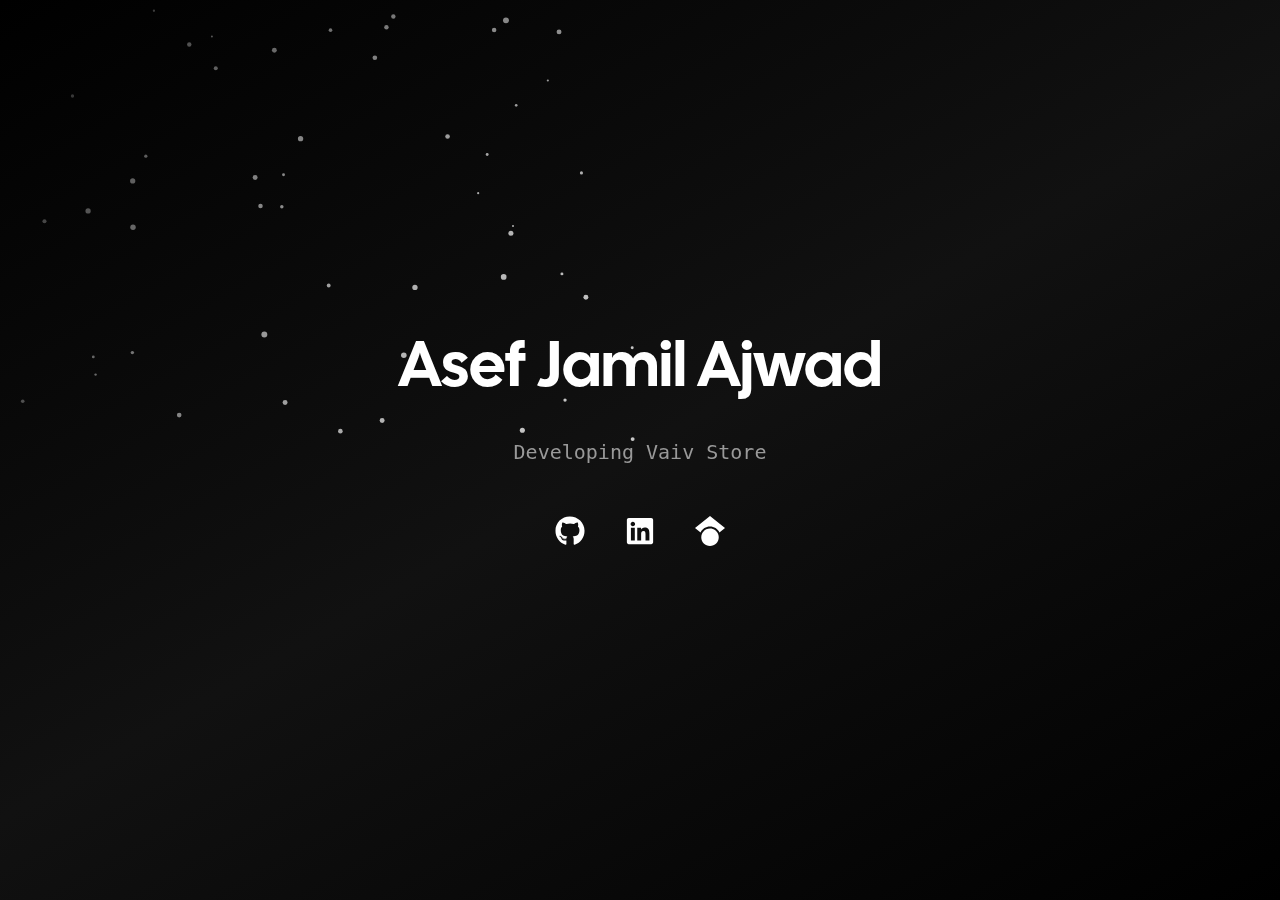
==== commit e6815e91: "New website" ====
--- a/index.html
+++ b/index.html
@@ -1,31 +1,14 @@
 <!DOCTYPE html>
-<html>
-<head>
-    <meta charset="utf-8">
-	<meta name="viewport" content="width=device-width, initial-scale=1, shrink-to-fit=no">
-	<meta name="keywords" content="e.hub, ehub, ehubbd, coaching">
-	<meta name="description" content="e.hub">
-    <meta name="author" content="e.hub">
-    
-    <title>e.hub Server</title>
-    
-    <link rel="icon" href="/Favicon.png" type="image/png" sizes="16x16">
-	<link rel="stylesheet" type="text/css" href="css/util.css">
-	<link rel="stylesheet" type="text/css" href="css/main.css">
-</head>
-<body>
-    <div class="bg-g1 size1 flex-w flex-col-c-sb p-l-15 p-r-15 p-t-55 p-b-35 respon1">
-		<span></span>
-		<div class="flex-col-c p-t-50 p-b-50">
-			<h3 class="l1-txt1 txt-center p-b-10">
-				Coming Soon
-			</h3>
-
-			<p class="txt-center l1-txt2 p-b-60">
-				Website is under construction
-			</p>
-		</div>
-		<span></span>	
-	</div>
-</body>
-</html>+<html lang="en">
+    <head>
+        <meta charset="UTF-8" />
+        <!-- <link rel="icon" type="image/svg+xml" href="/vite.svg" /> -->
+        <meta name="viewport" content="width=device-width, initial-scale=1.0" />
+        <title>X10KND</title>
+      <script type="module" crossorigin src="/assets/main-Cu6I6CEY.js"></script>
+      <link rel="stylesheet" crossorigin href="/assets/main-BZOmeGKW.css">
+    </head>
+    <body>
+        <div id="root"></div>
+    </body>
+</html>
--- a/assets/main-BZOmeGKW.css
+++ b/assets/main-BZOmeGKW.css
@@ -0,0 +1 @@
+#myCanvas{position:fixed;top:0;left:0;z-index:-1;width:100%;height:100vh;background-image:linear-gradient(-30deg,#000,#111,#000)}@media only screen and (max-width: 700px){#myCanvas{background-image:linear-gradient(-60deg,#000,#111,#000)}}@font-face{font-family:CalSans;src:url(/assets/CalSans-SemiBold-CtqmqM5J.ttf)}@font-face{font-family:QanelasSoftBlack;src:url(/assets/QanelasSoftBlack-C8qLnjio.otf)}@font-face{font-family:QanelasSoftUltraLight;src:url(/assets/QanelasSoftUltraLight-BJ1SgD-2.otf)}*{margin:0;padding:0;box-sizing:border-box;font-family:QanelasSoftUltraLight;color:#fff}.title{font-family:CalSans;font-size:5vw;margin-top:0vh;margin-bottom:0vh}@media only screen and (max-width: 700px){.title{font-size:10vw}}.icons{margin:20px;font-size:30px}.heading1{font-family:QanelasSoftBlack;font-size:2.5vw;margin-top:0vh;margin-bottom:5vh}.heading2{font-size:1.5vw;color:#ddd;margin-top:0vh;margin-bottom:3vh;margin-left:2vw}.heading3{font-size:1.5vw;color:#ddd;margin-top:0vh;margin-bottom:3vh;margin-left:4vw}.container{width:100%;padding:5vw}.nav-item{font-family:monospace;color:#999;font-size:20px;margin:32px;text-decoration:none}@media only screen and (max-width: 700px){.nav-item{font-size:16px}}.flex{display:flex}.column{flex-direction:column}.align-items{align-items:center}.justify-content{justify-content:center}.space-between{justify-content:space-between}.min-height-100vh{min-height:100vh}.overflow-hidden{overflow:hidden}::-webkit-scrollbar{display:none}html{scrollbar-width:none;scrollbar-color:rgba(0,0,0,0) transparent;scroll-behavior:smooth}
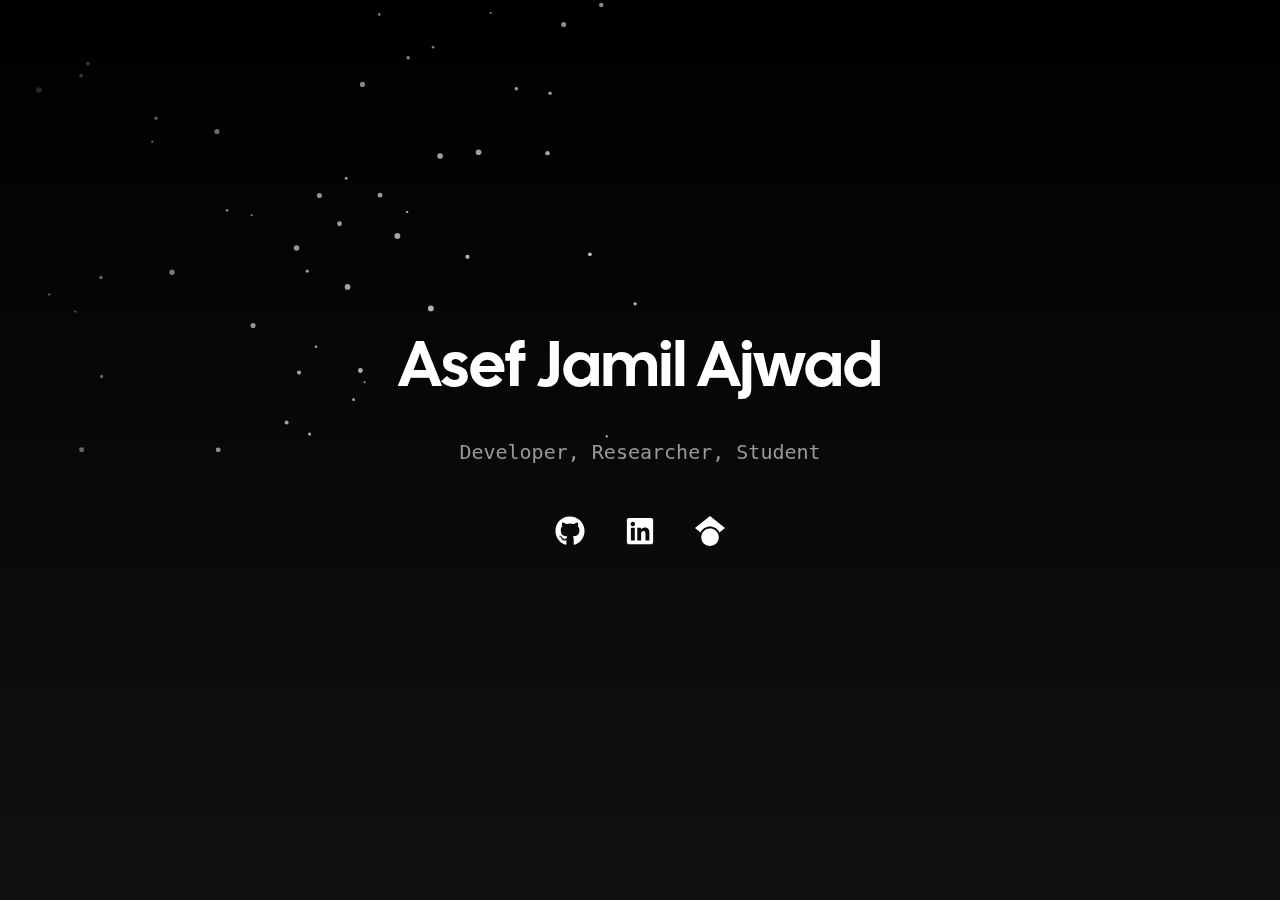
==== commit 094ae30d: "Update" ====
--- a/index.html
+++ b/index.html
@@ -5,8 +5,8 @@
         <!-- <link rel="icon" type="image/svg+xml" href="/vite.svg" /> -->
         <meta name="viewport" content="width=device-width, initial-scale=1.0" />
         <title>X10KND</title>
-      <script type="module" crossorigin src="/assets/main-Cu6I6CEY.js"></script>
-      <link rel="stylesheet" crossorigin href="/assets/main-BZOmeGKW.css">
+      <script type="module" crossorigin src="/assets/main-CzQnrdmc.js"></script>
+      <link rel="stylesheet" crossorigin href="/assets/main-BbYgwxWh.css">
     </head>
     <body>
         <div id="root"></div>
--- a/assets/main-BbYgwxWh.css
+++ b/assets/main-BbYgwxWh.css
@@ -0,0 +1 @@
+#myCanvas{position:fixed;top:0;left:0;z-index:-1;width:100%;height:100vh;background-image:linear-gradient(#000,#111)}@media only screen and (max-width: 700px){#myCanvas{background-image:linear-gradient(#000,#111)}}@font-face{font-family:CalSans;src:url(/assets/CalSans-SemiBold-CtqmqM5J.ttf)}@font-face{font-family:QanelasSoftBlack;src:url(/assets/QanelasSoftBlack-C8qLnjio.otf)}@font-face{font-family:QanelasSoftUltraLight;src:url(/assets/QanelasSoftUltraLight-BJ1SgD-2.otf)}*{margin:0;padding:0;box-sizing:border-box;font-family:QanelasSoftUltraLight;color:#fff}.title{font-family:CalSans;font-size:5vw;margin-top:0vh;margin-bottom:0vh}@media only screen and (max-width: 700px){.title{font-size:10vw}}.icons{margin:20px;font-size:30px}.heading1{font-family:QanelasSoftBlack;font-size:2.5vw;margin-top:0vh;margin-bottom:5vh}.heading2{font-size:1.5vw;color:#ddd;margin-top:0vh;margin-bottom:3vh;margin-left:2vw}.heading3{font-size:1.5vw;color:#ddd;margin-top:0vh;margin-bottom:3vh;margin-left:4vw}.container{width:100%;padding:5vw}.nav-item{font-family:monospace;color:#999;font-size:20px;margin:32px;text-decoration:none;text-align:center}@media only screen and (max-width: 700px){.nav-item{font-size:16px}}.flex{display:flex}.column{flex-direction:column}.align-items{align-items:center}.justify-content{justify-content:center}.space-between{justify-content:space-between}.min-height-100vh{min-height:100vh}.overflow-hidden{overflow:hidden}::-webkit-scrollbar{display:none}html{scrollbar-width:none;scrollbar-color:rgba(0,0,0,0) transparent;scroll-behavior:smooth}
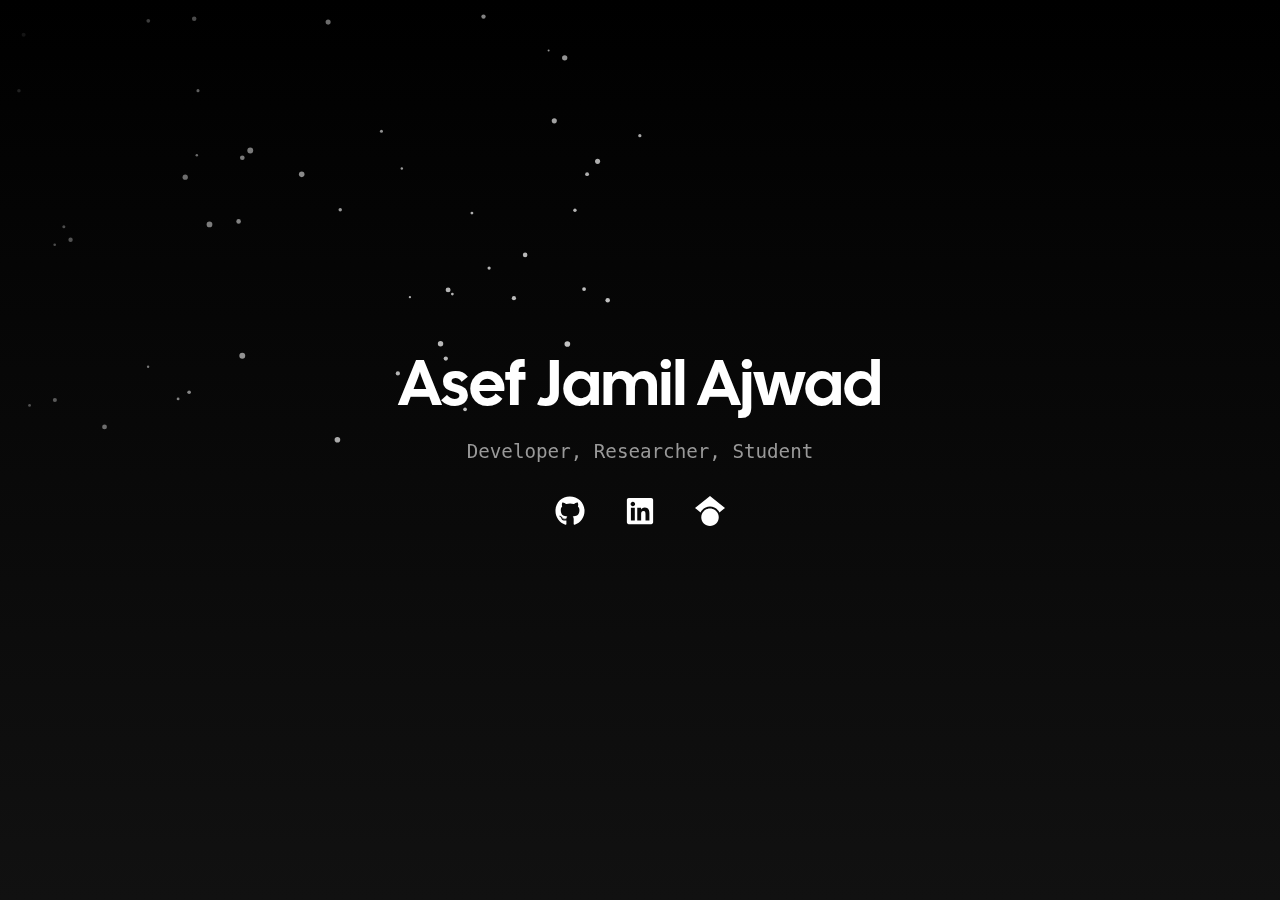
==== commit b349498e: "Update" ====
--- a/index.html
+++ b/index.html
@@ -5,8 +5,8 @@
         <!-- <link rel="icon" type="image/svg+xml" href="/vite.svg" /> -->
         <meta name="viewport" content="width=device-width, initial-scale=1.0" />
         <title>X10KND</title>
-      <script type="module" crossorigin src="/assets/main-CzQnrdmc.js"></script>
-      <link rel="stylesheet" crossorigin href="/assets/main-BbYgwxWh.css">
+      <script type="module" crossorigin src="/assets/main-DJXN5vsb.js"></script>
+      <link rel="stylesheet" crossorigin href="/assets/main-BJsm0wPk.css">
     </head>
     <body>
         <div id="root"></div>
--- a/assets/main-BJsm0wPk.css
+++ b/assets/main-BJsm0wPk.css
@@ -0,0 +1 @@
+@import"https://fonts.googleapis.com/css2?family=Montserrat:ital,wght@0,100..900;1,100..900&display=swap";#myCanvas{position:fixed;top:0;left:0;z-index:-1;width:100%;height:100vh;background-image:linear-gradient(#000,#111)}@media only screen and (max-width: 700px){#myCanvas{background-image:linear-gradient(#000,#111)}}@font-face{font-family:CalSans;src:url(/assets/CalSans-SemiBold-CtqmqM5J.ttf)}*{margin:0;padding:0;box-sizing:border-box;font-family:Montserrat,sans-serif;font-weight:400;color:#fff}.title{font-family:CalSans;font-size:5vw;margin-top:0vh;margin-bottom:0vh}@media only screen and (max-width: 700px){.title{font-size:10vw}}.icons{margin:20px;font-size:30px}.heading1{font-family:Montserrat,sans-serif;font-weight:800;font-size:2.5vw;margin-top:0vh;margin-bottom:5vh;text-transform:uppercase}.heading2{font-size:1.25vw;font-weight:600;color:#eee;margin-top:0vh;margin-bottom:3vh;margin-left:2vw}.heading3{font-size:1.25vw;color:#eee;margin-top:0vh;margin-bottom:2vh;margin-left:2vw}.description{font-size:1.25vw;color:#eee;margin-top:0vh;margin-bottom:2vh;margin-left:4vw;line-height:1.5}.blackground-box{color:#000;background-color:#fff;padding:.5vw;border-radius:10px}@media only screen and (max-width: 700px){.heading1{font-size:10vw;margin-bottom:5vh}.heading2{font-size:4vw;font-weight:600;margin-bottom:3vh;margin-left:2vw}.heading3{font-size:4vw;margin-bottom:2vh;margin-left:2vw}.description{font-size:4vw;margin-bottom:2vh;margin-left:4vw;text-align:justify}.blackground-box{padding:1vw;border-radius:5px}}.container{width:100%;padding:5vw}.nav-item{font-family:monospace;color:#999;font-size:1.5vw;margin:1vw 3vw;text-decoration:none;text-align:center}@media only screen and (max-width: 700px){.nav-item{font-size:5vw;margin:3vw 1vw}.subtitle{font-size:4vw}}.flex{display:flex}.flex-row{flex-direction:row}.flex-column{flex-direction:column}.align-items{align-items:center}.justify-content{justify-content:center}.space-between{justify-content:space-between}.min-height-100vh{min-height:100vh}.mb-5{margin-bottom:5vh}.overflow-hidden{overflow:hidden}::-webkit-scrollbar{display:none}html{scrollbar-width:none;scrollbar-color:rgba(0,0,0,0) transparent;scroll-behavior:smooth}
